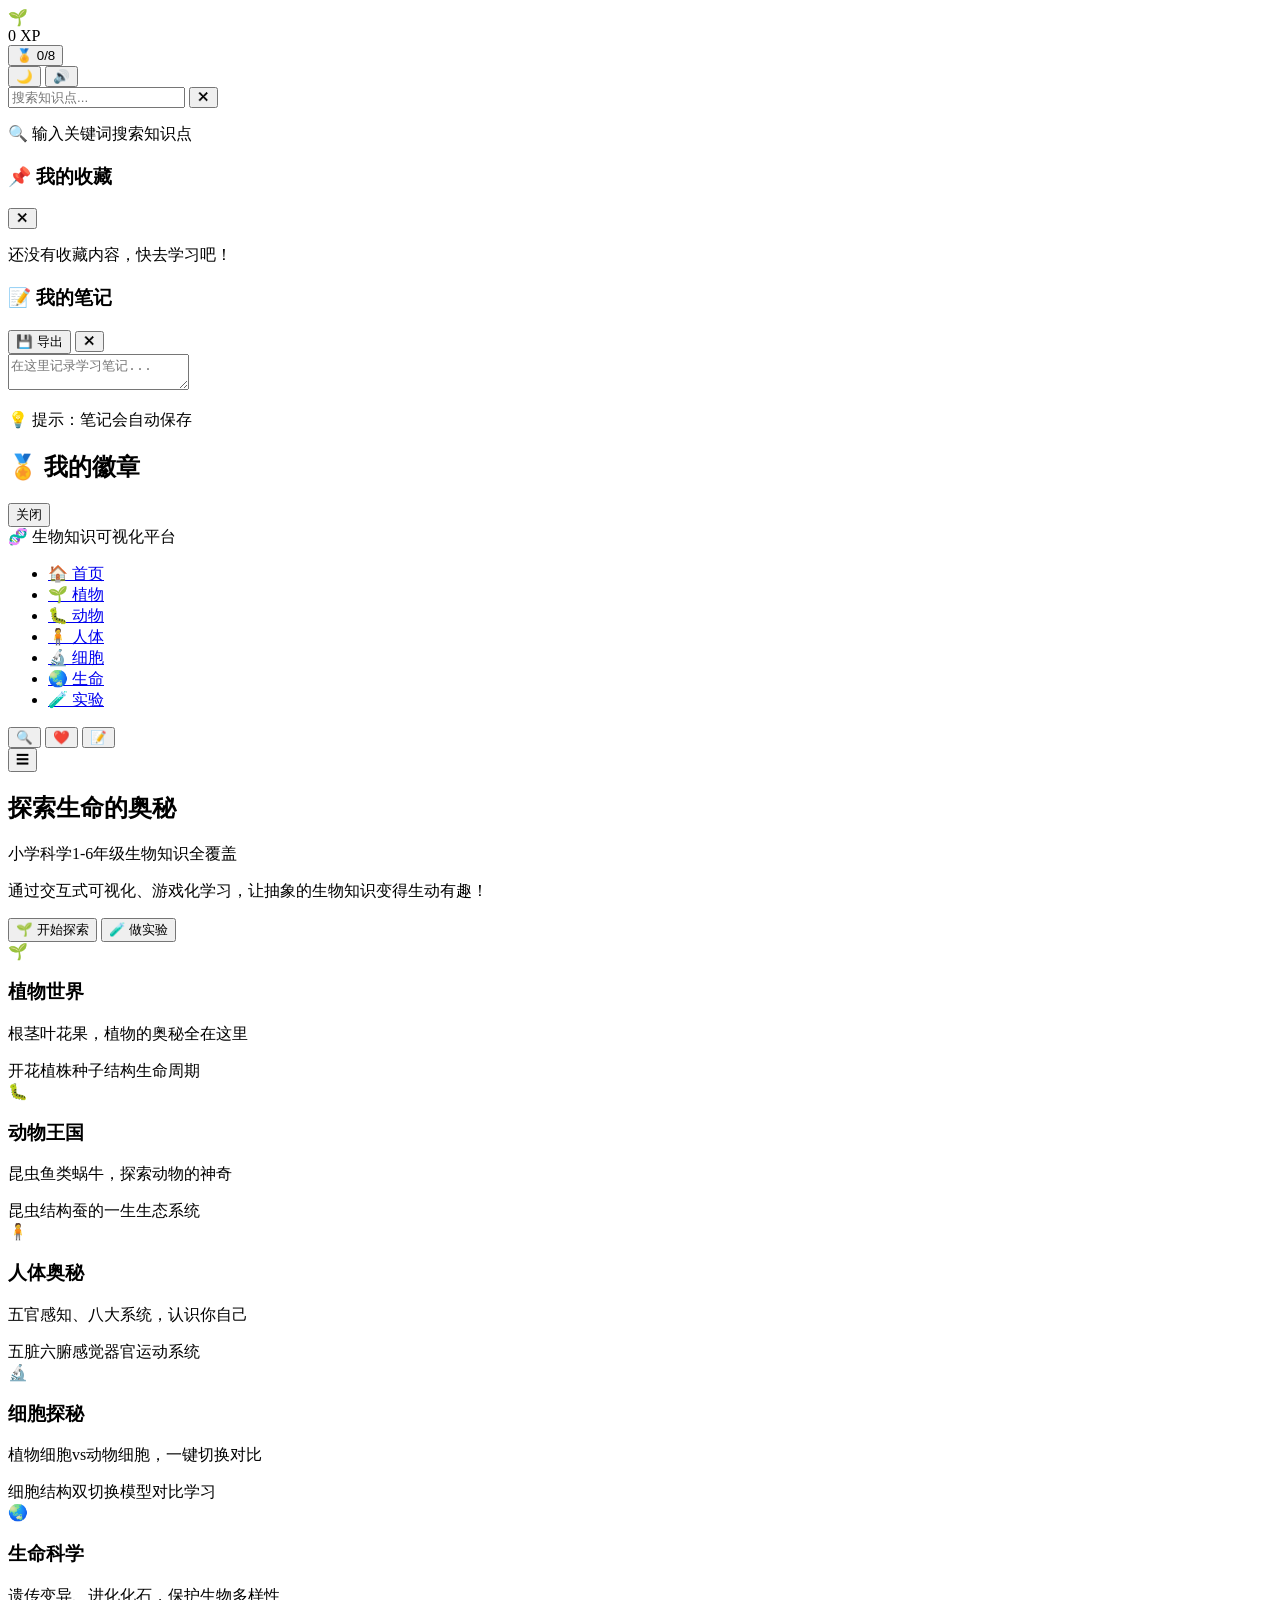
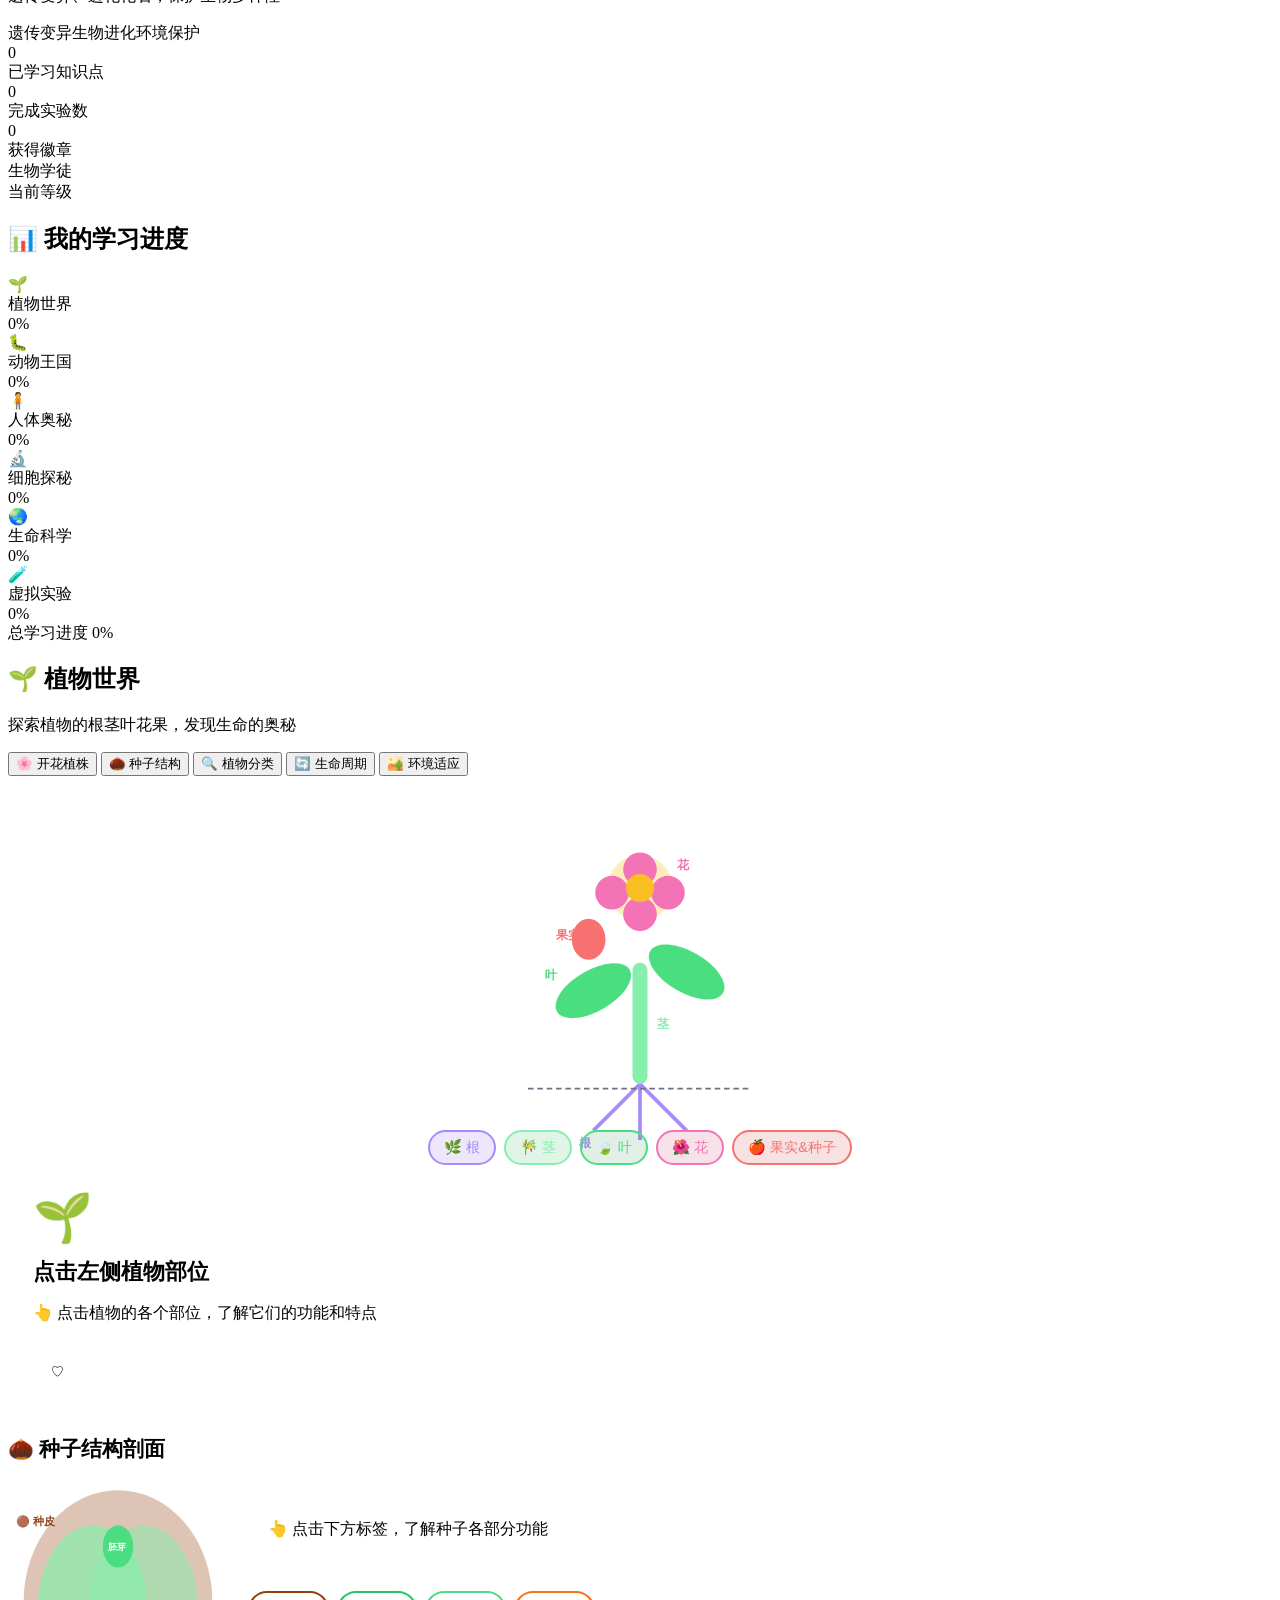
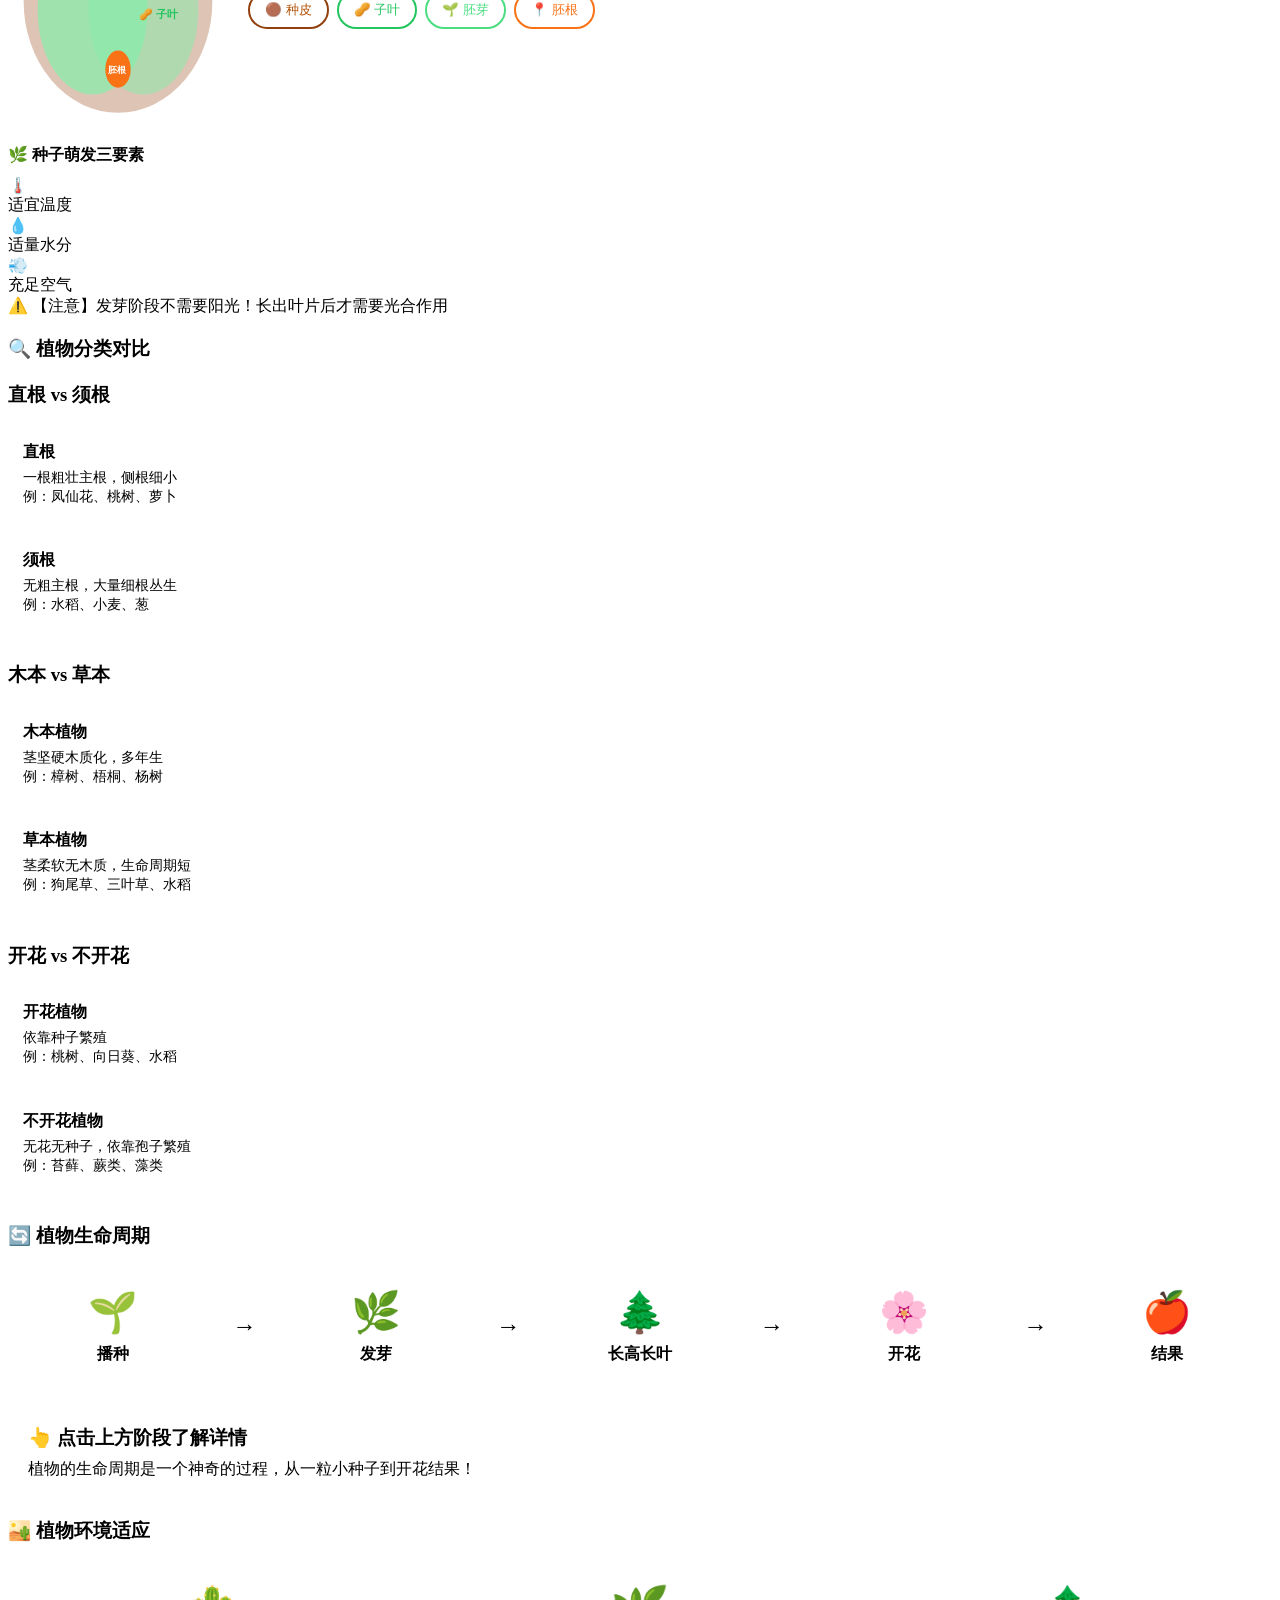
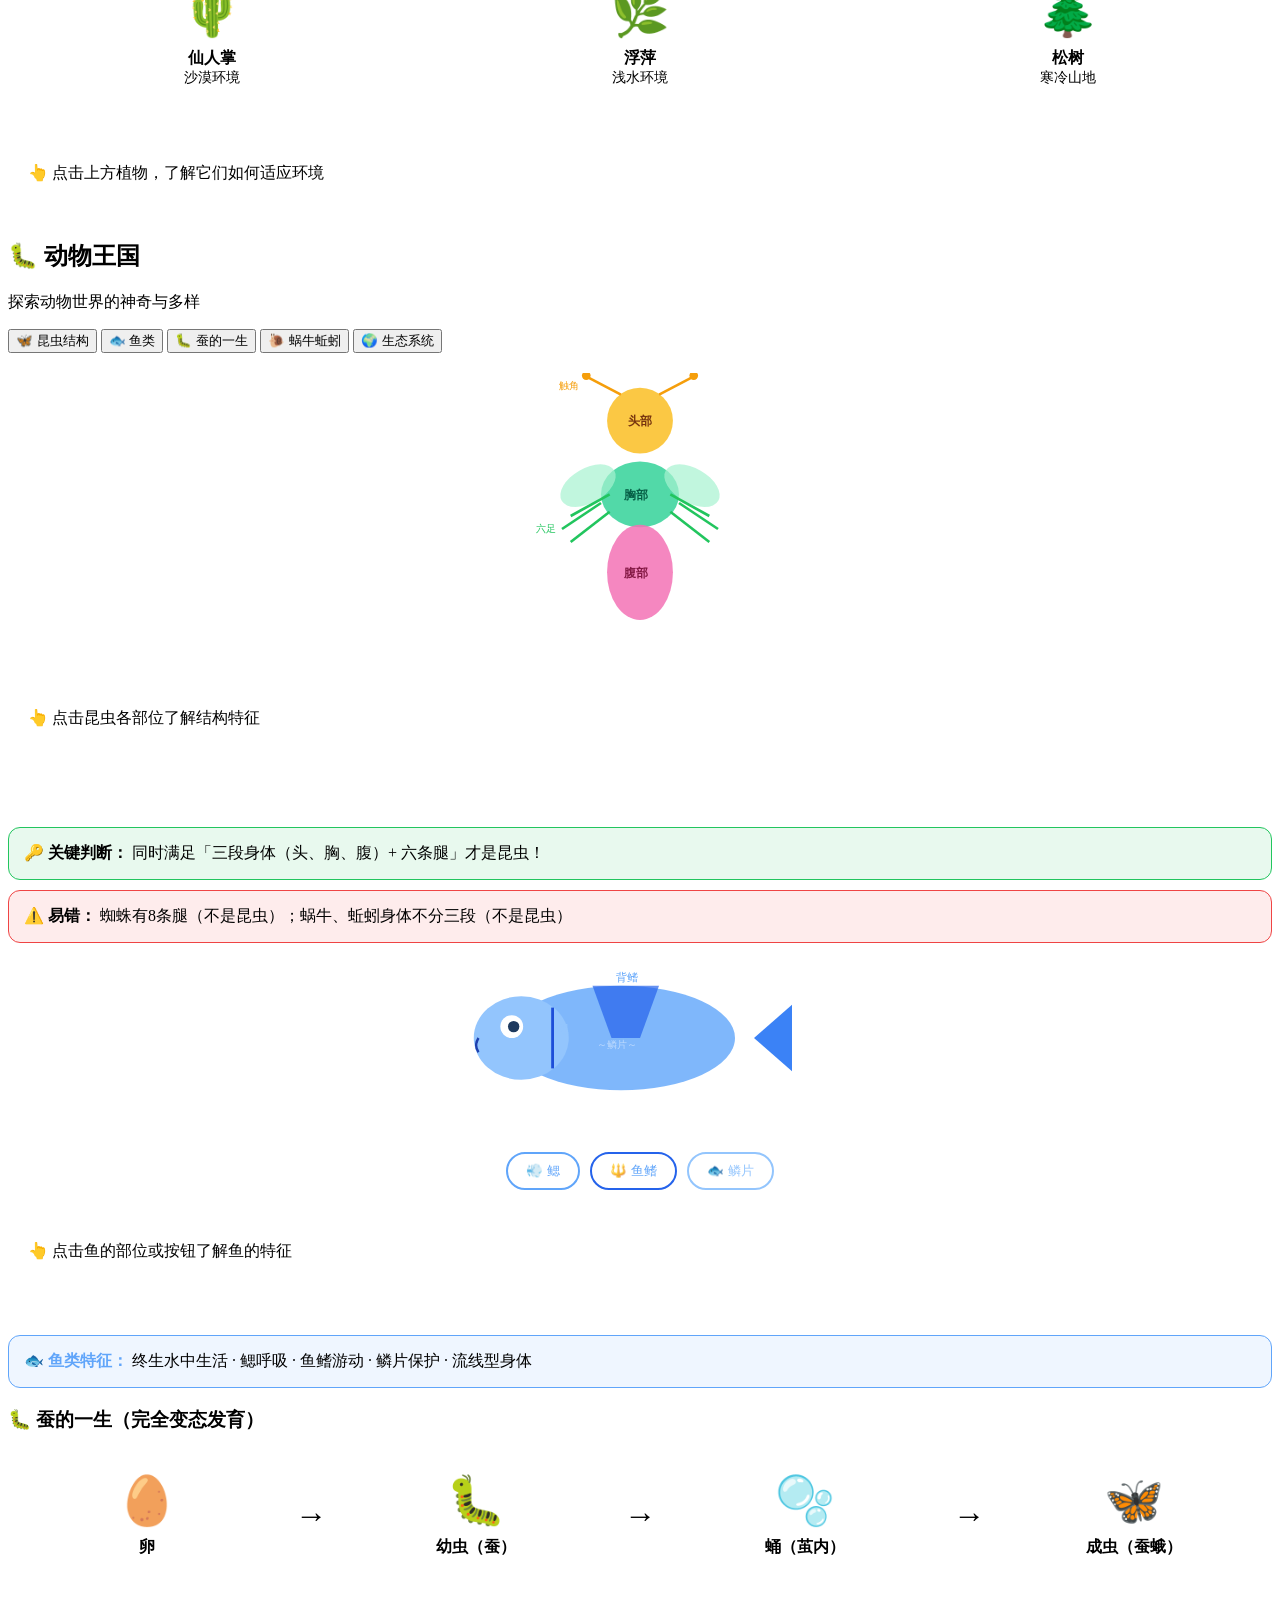
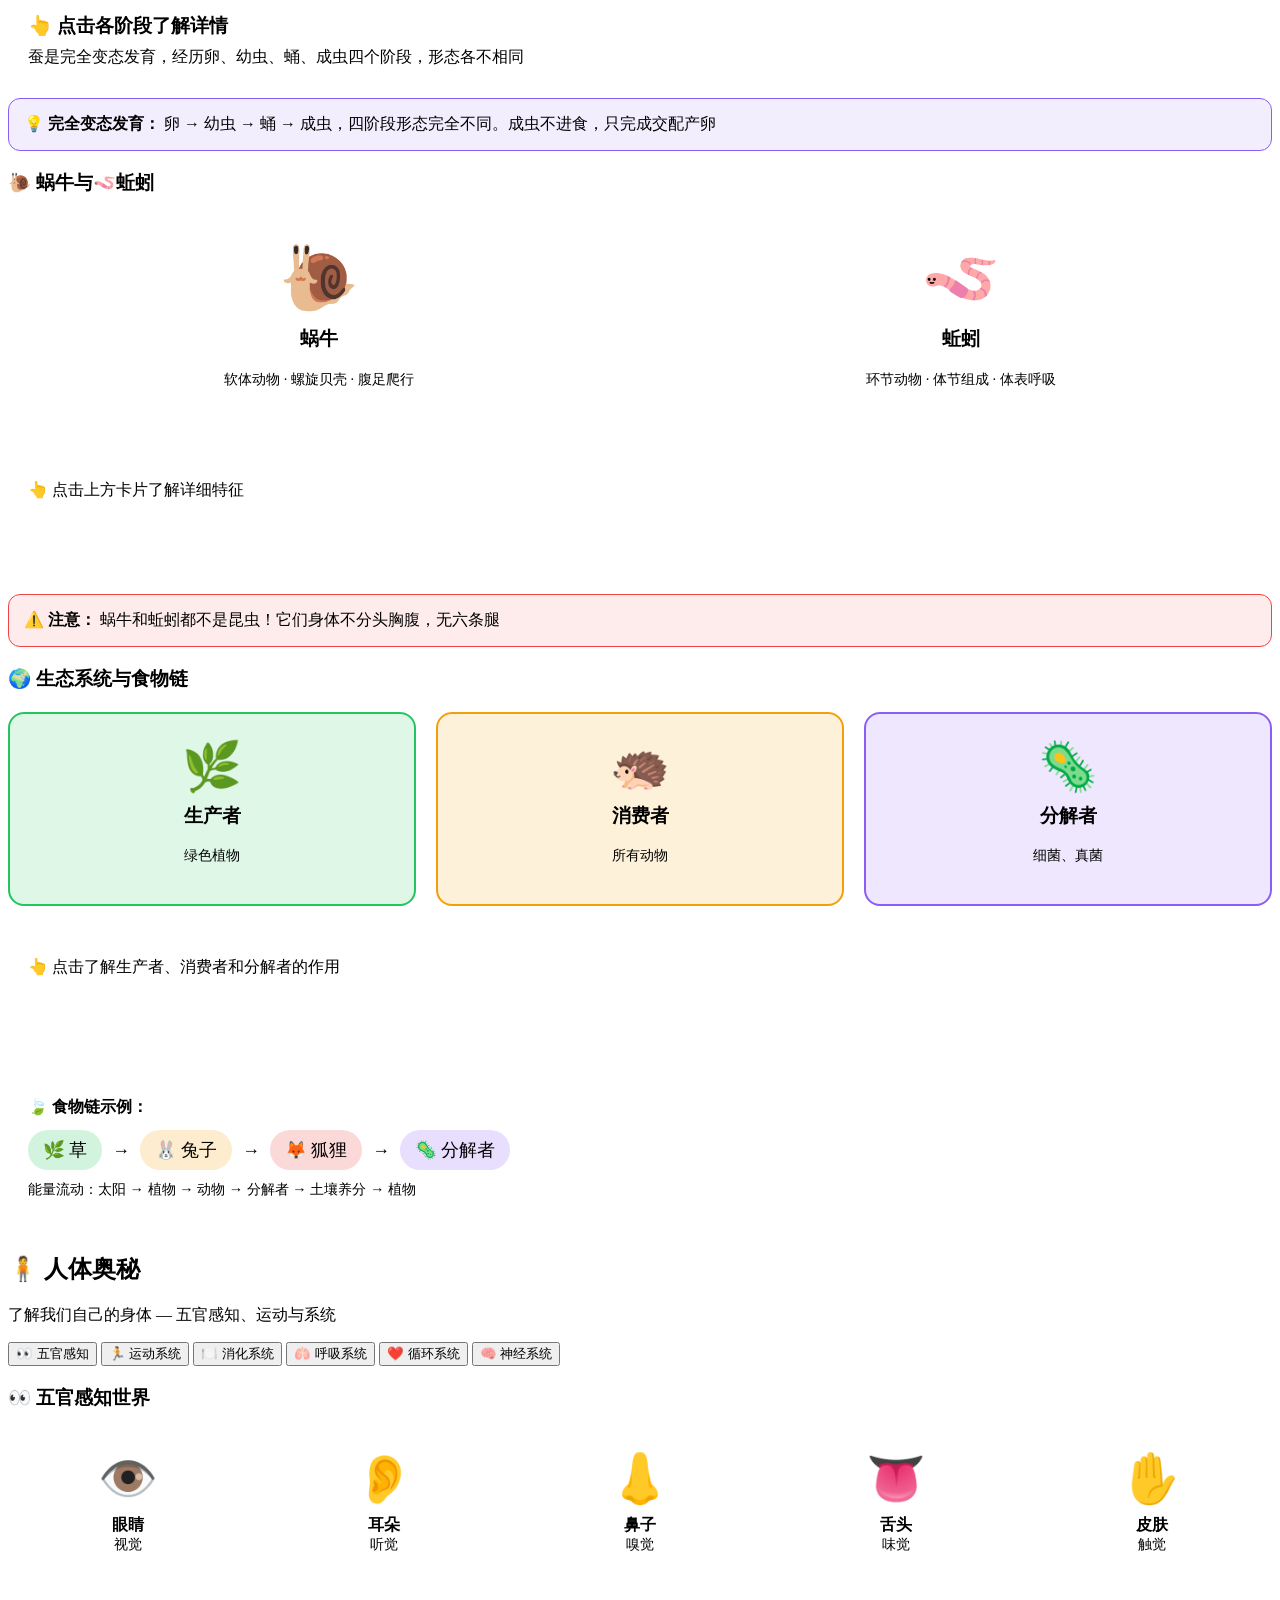
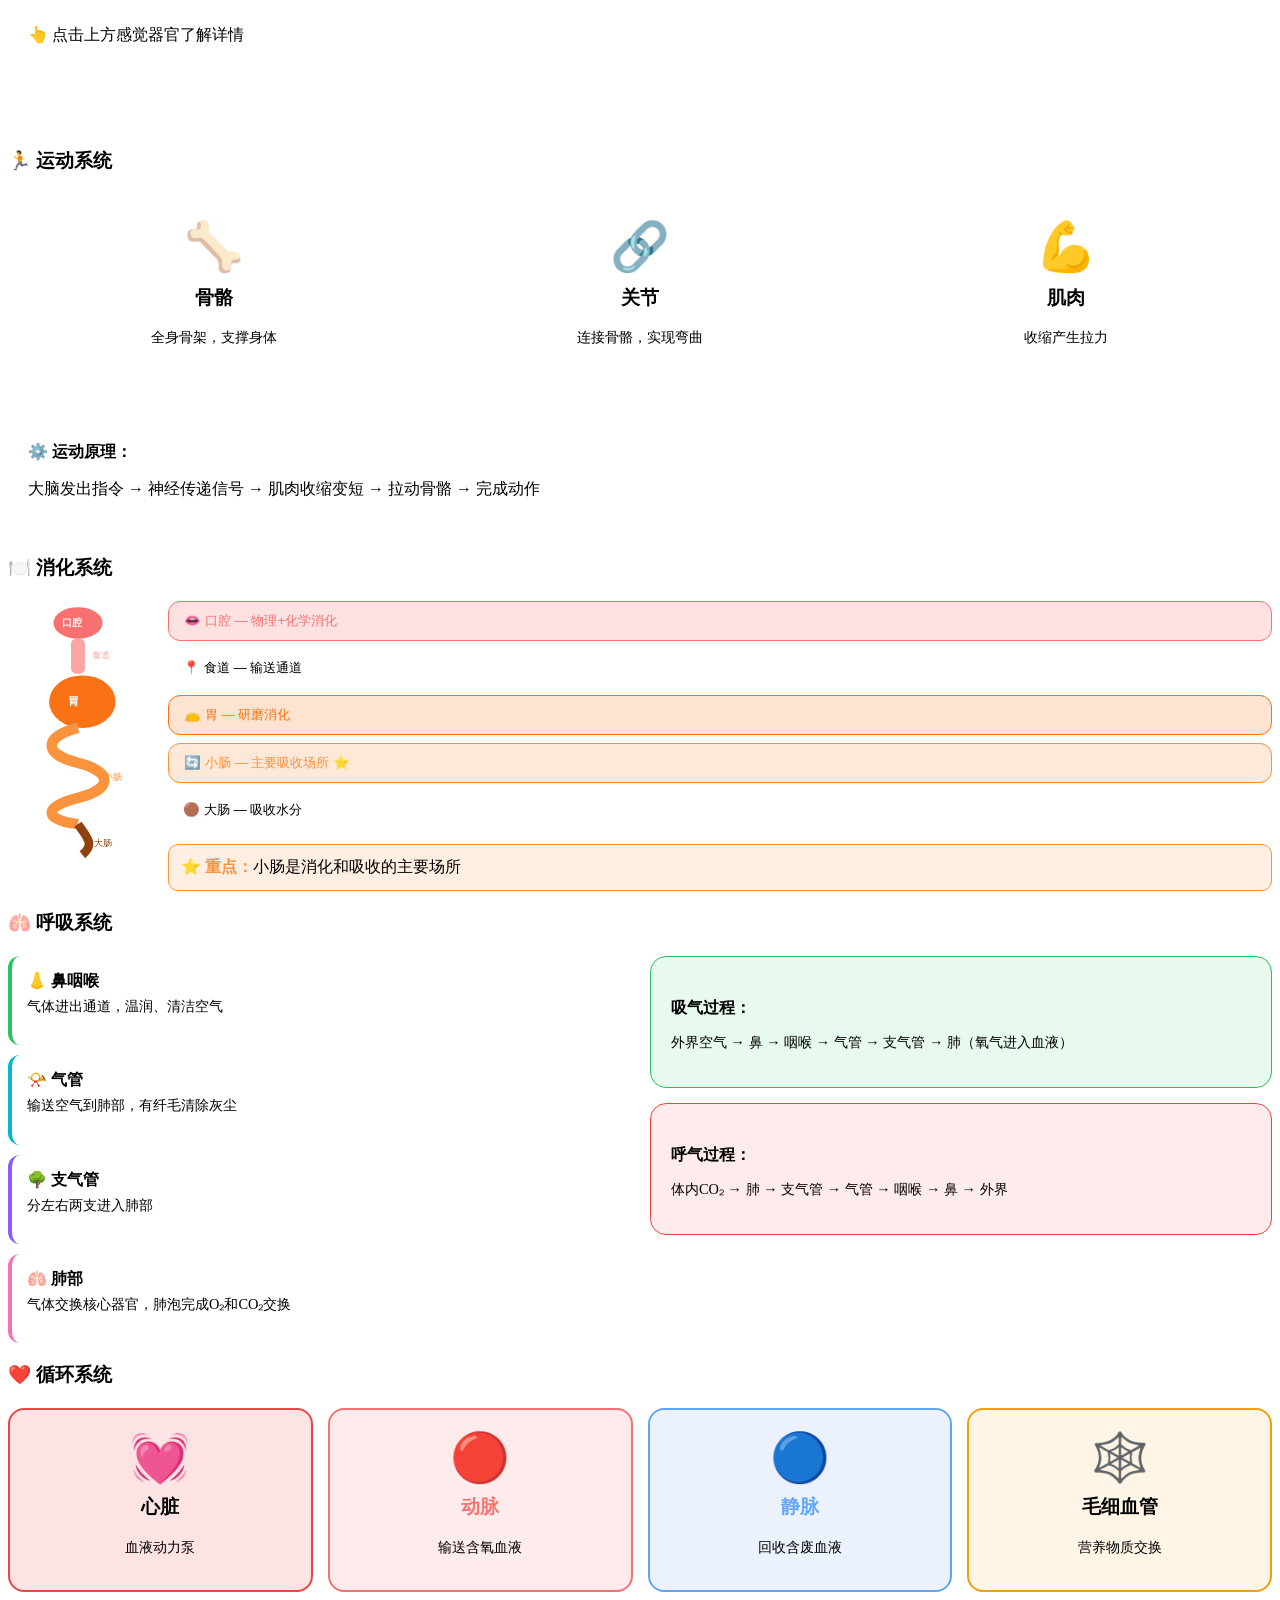
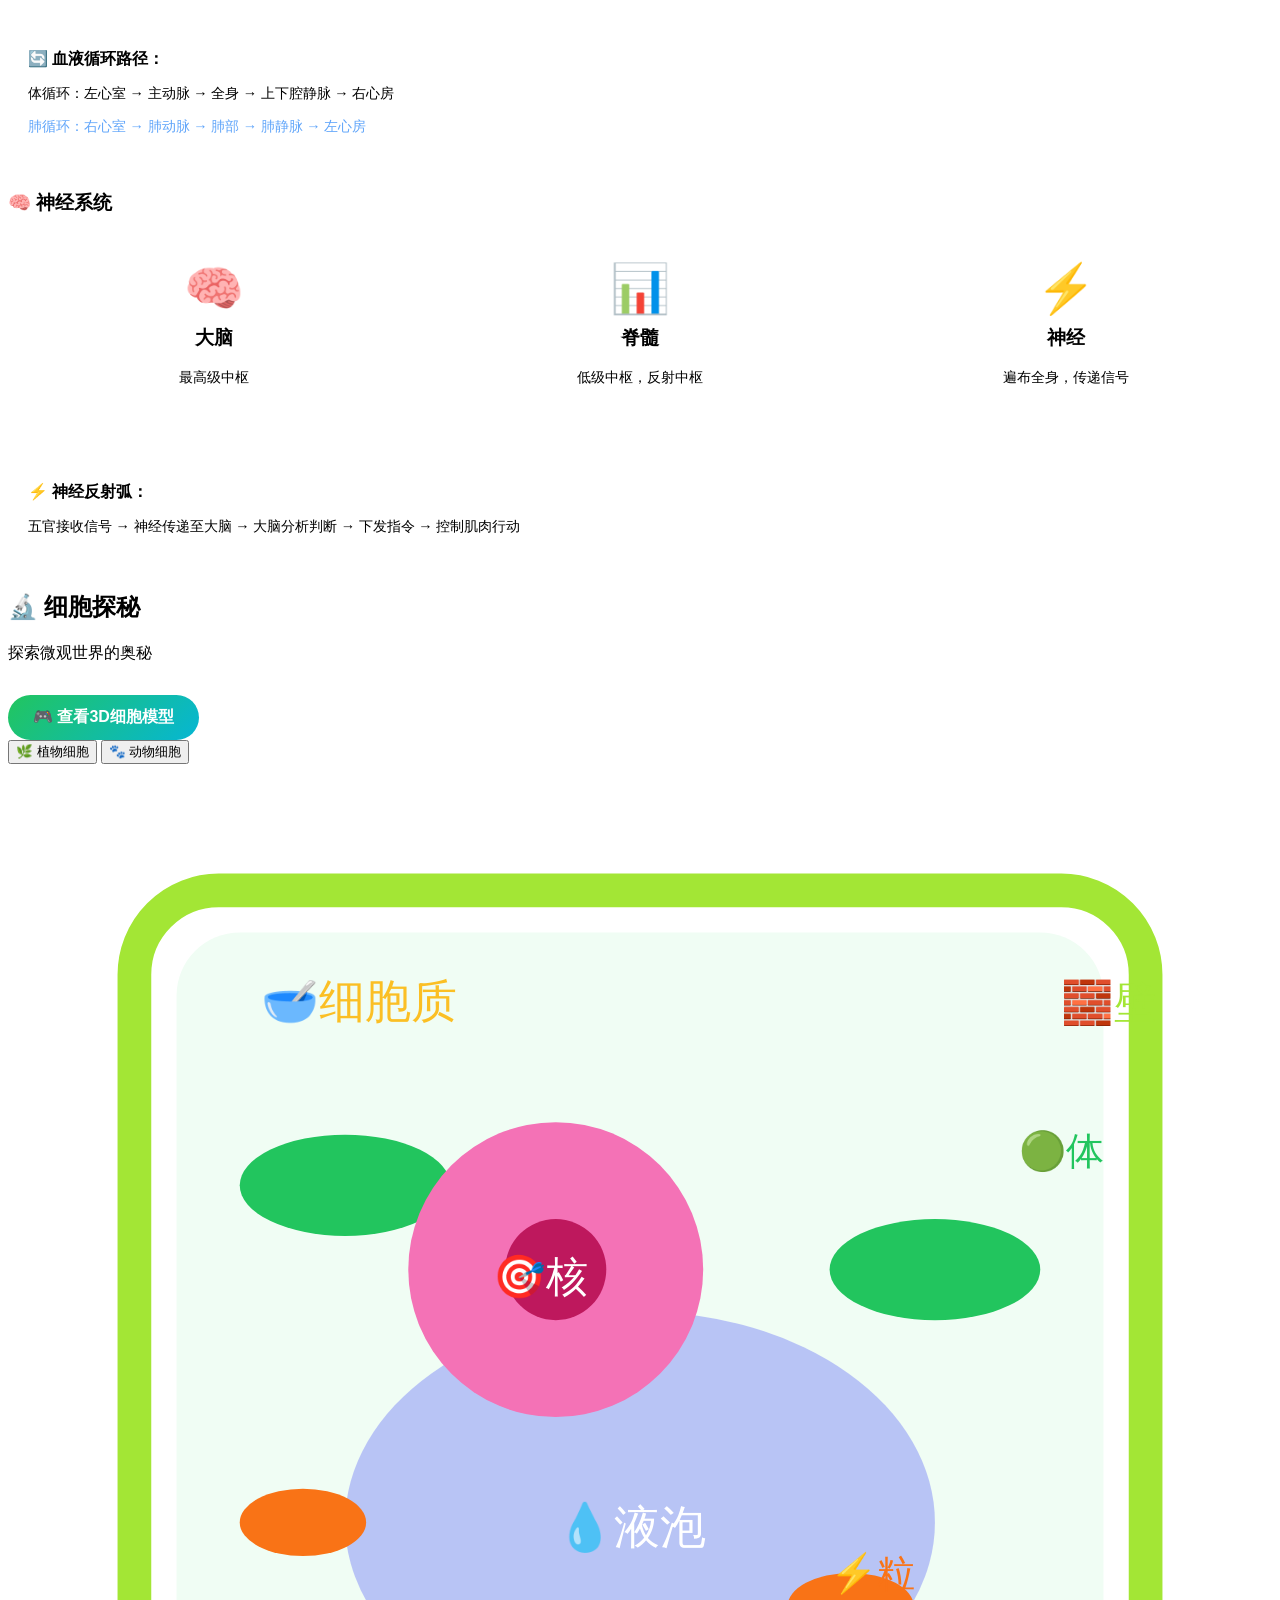
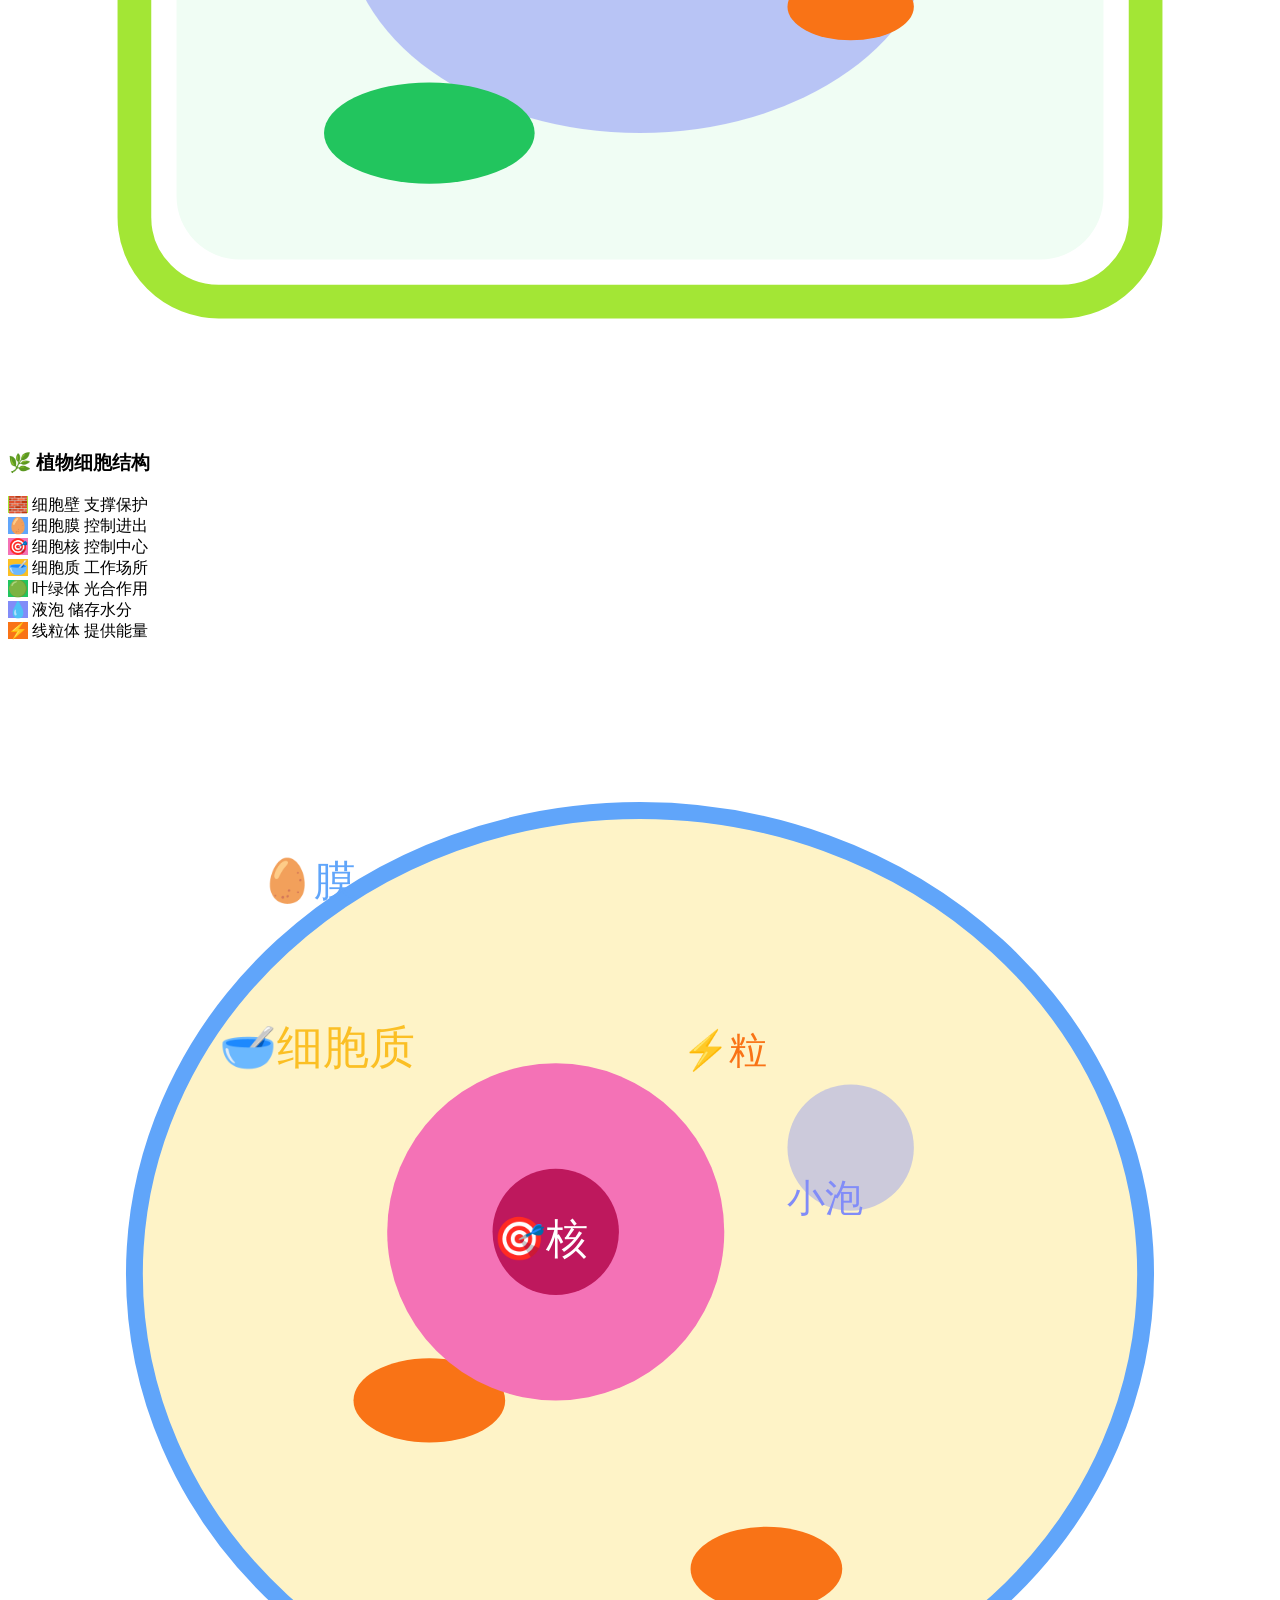
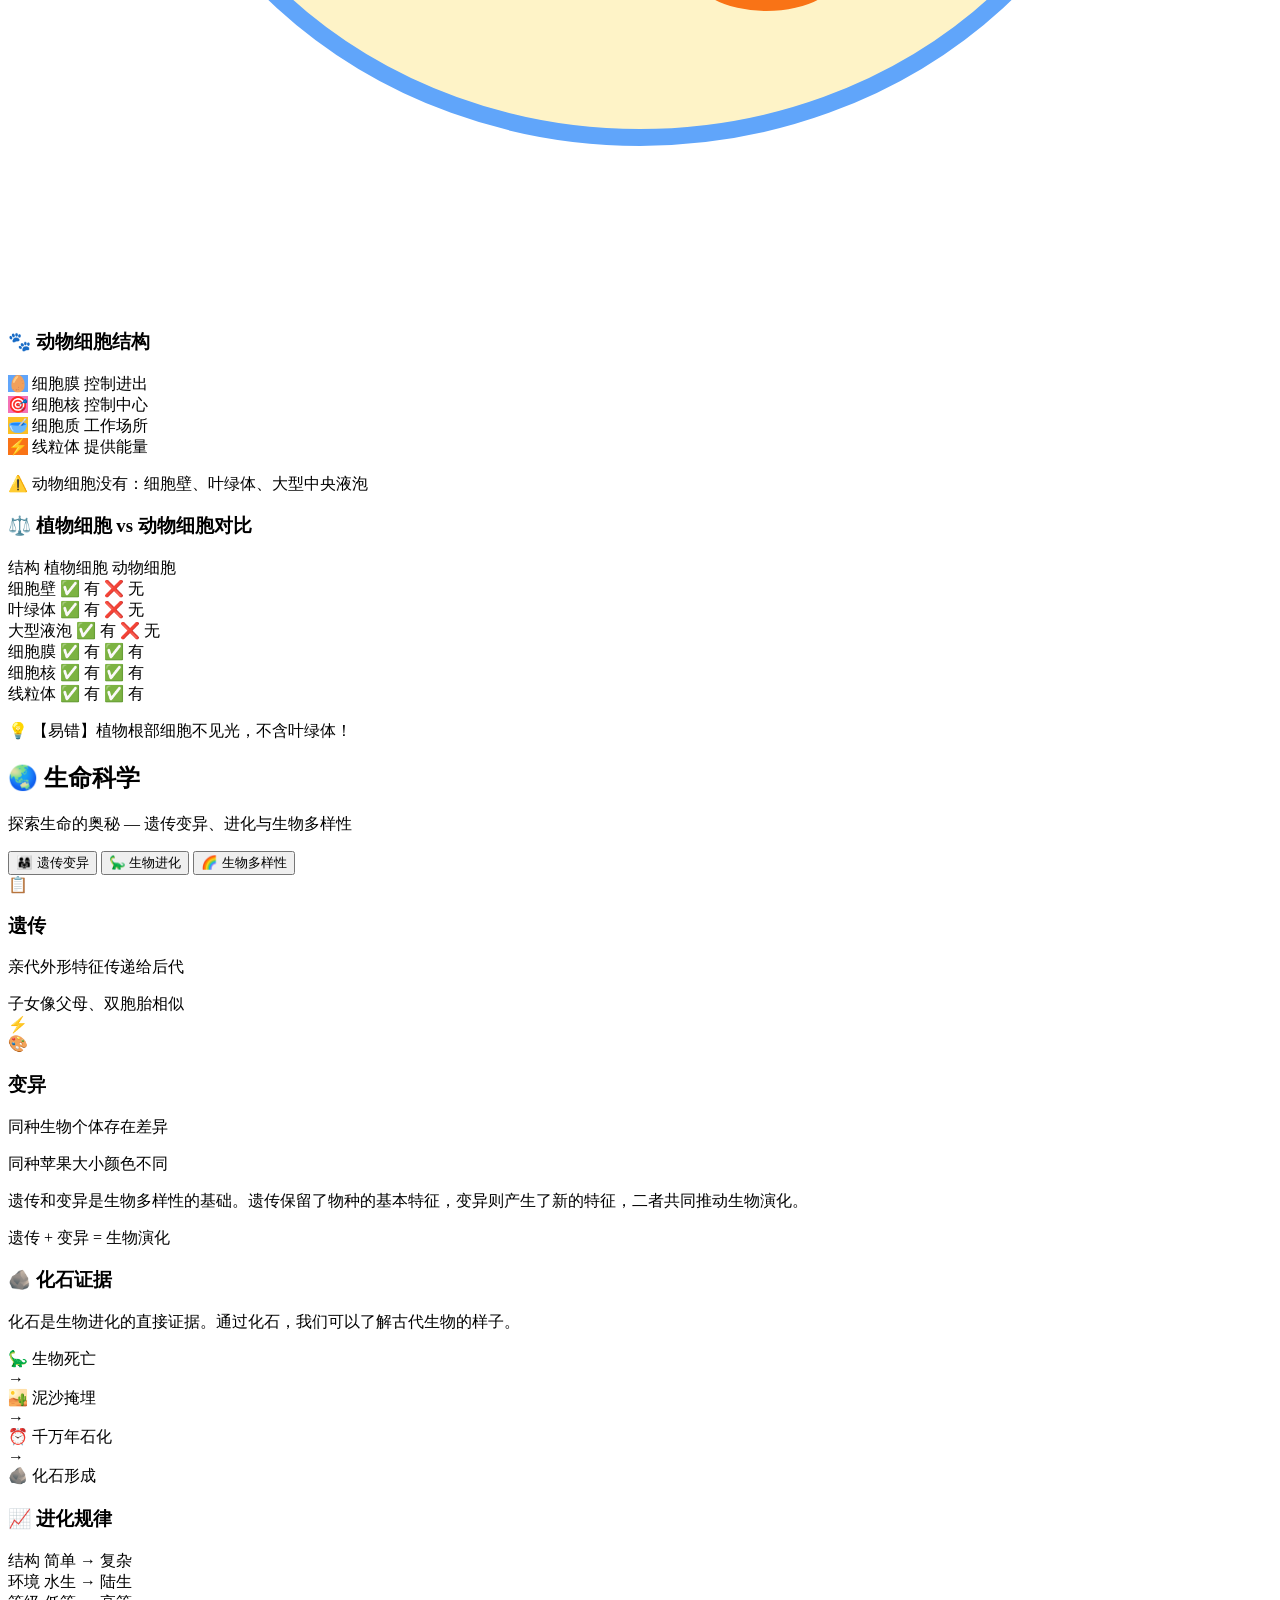
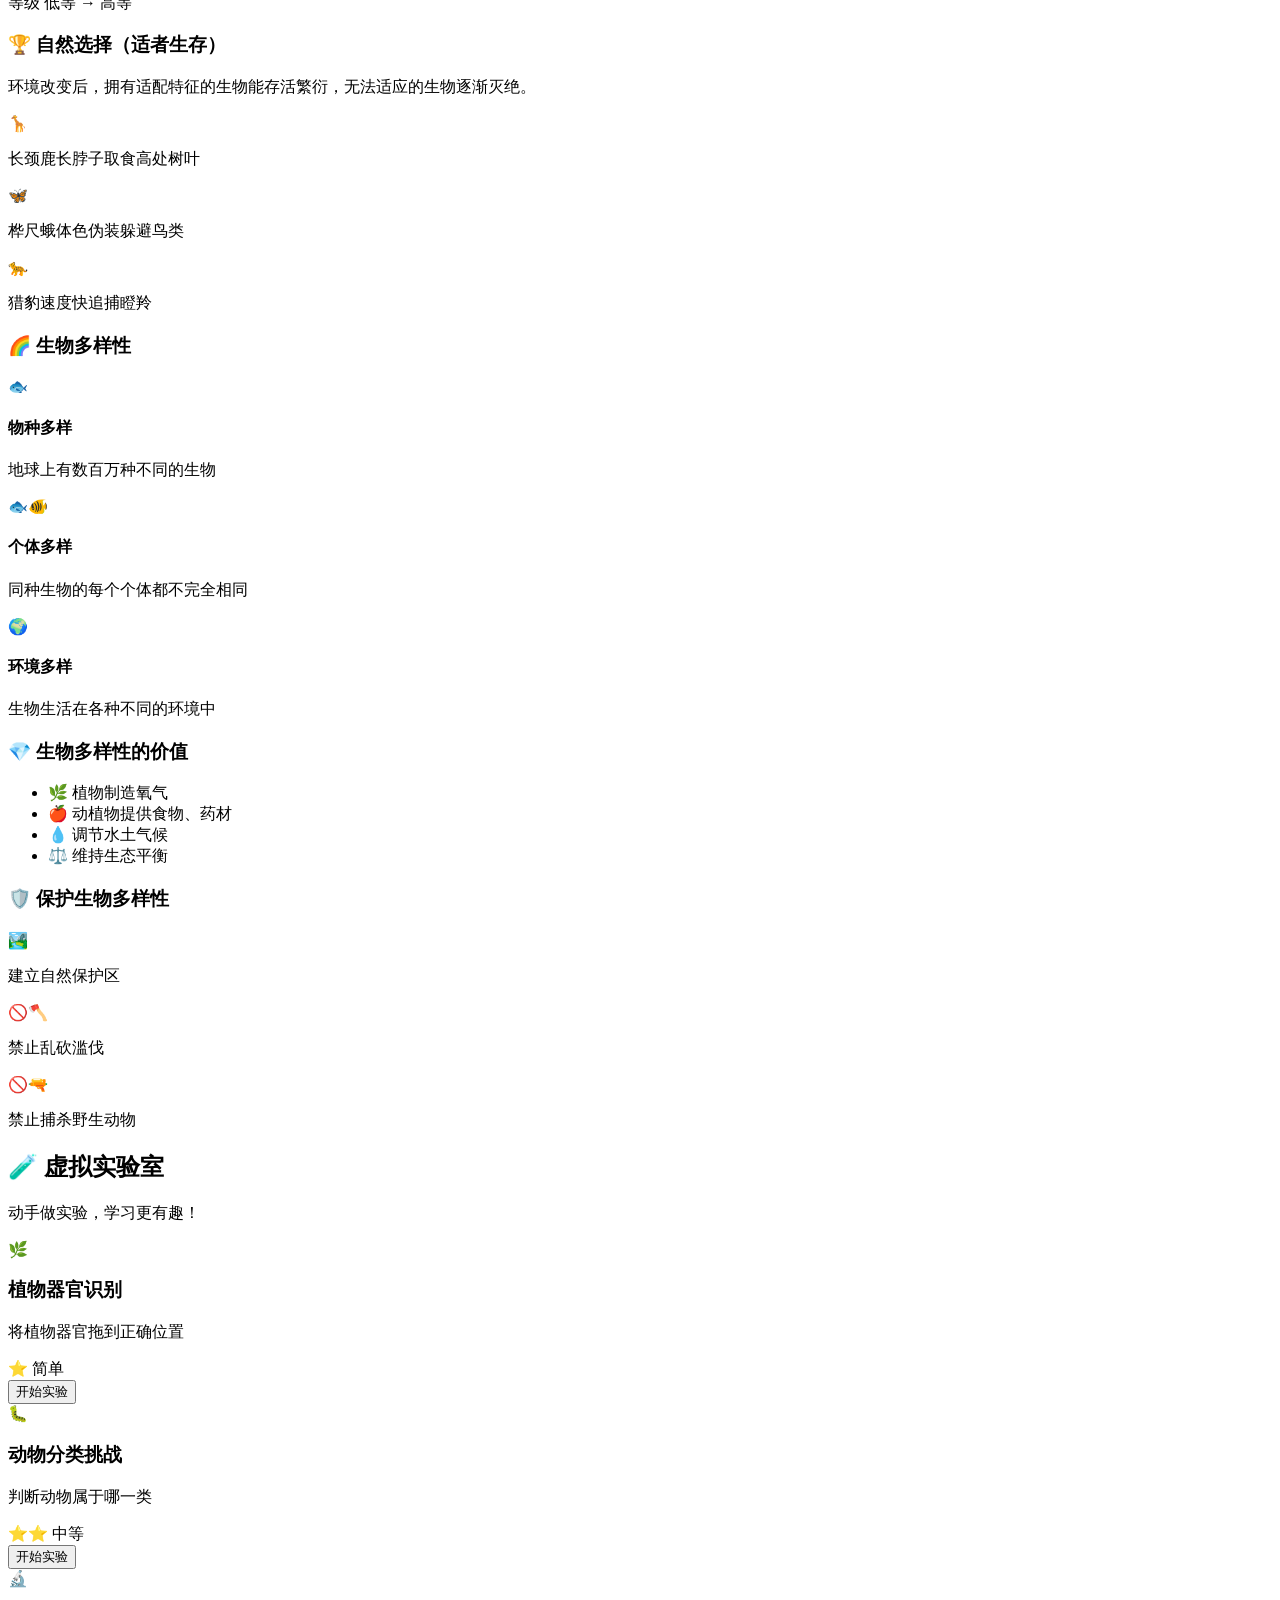
==== index.html @ 876a7402 "Add index.html" ====
<!DOCTYPE html>
<html lang="zh-CN">
<head>
    <meta charset="UTF-8">
    <meta name="viewport" content="width=device-width, initial-scale=1.0">
    <title>生物知识可视化平台 - 让科学更有趣</title>
    <link rel="stylesheet" href="css/style.css">
    <link rel="stylesheet" href="css/game.css">
    <link rel="stylesheet" href="css/section.css">
</head>
<body>
    <!-- 游戏状态栏 -->
    <div class="game-bar" id="gameBar">
        <div class="xp-bar">
            <span class="level-icon" id="levelIcon">🌱</span>
            <div class="xp-progress">
                <div class="xp-fill" id="xpFill" style="width: 0%"></div>
            </div>
            <span class="xp-text" id="xpText">0 XP</span>
        </div>
        <div class="badges-display">
            <button class="badge-btn" onclick="toggleBadges()">🏅 <span id="badgeCount">0</span>/8</button>
        </div>
        <button class="theme-toggle" onclick="toggleTheme()" id="themeBtn" title="切换主题">🌙</button>
        <button class="audio-toggle" onclick="toggleAudio()" id="audioBtn">🔊</button>
    </div>

    <!-- 搜索栏 -->
    <div class="search-overlay" id="searchOverlay" onclick="closeSearch()"></div>
    <div class="search-container" id="searchContainer">
        <div class="search-header">
            <input type="text" class="search-input" id="searchInput" placeholder="搜索知识点..." oninput="performSearch()" onkeydown="handleSearchKeydown(event)">
            <button class="search-close" onclick="closeSearch()">✕</button>
        </div>
        <div class="search-results" id="searchResults">
            <p class="search-hint">🔍 输入关键词搜索知识点</p>
        </div>
    </div>

    <!-- 收藏面板 -->
    <div class="favorites-panel" id="favoritesPanel">
        <div class="favorites-header">
            <h3>📌 我的收藏</h3>
            <button class="fav-close" onclick="toggleFavorites()">✕</button>
        </div>
        <div class="favorites-list" id="favoritesList">
            <p class="fav-empty">还没有收藏内容，快去学习吧！</p>
        </div>
    </div>

    <!-- 笔记面板 -->
    <div class="notes-panel" id="notesPanel">
        <div class="notes-header">
            <h3>📝 我的笔记</h3>
            <div class="notes-actions">
                <button class="notes-btn" onclick="exportNotes()">💾 导出</button>
                <button class="fav-close" onclick="toggleNotes()">✕</button>
            </div>
        </div>
        <textarea class="notes-input" id="notesInput" placeholder="在这里记录学习笔记..." oninput="saveNotes()"></textarea>
        <div class="notes-tips">
            <p>💡 提示：笔记会自动保存</p>
        </div>
    </div>

    <!-- 徽章弹窗 -->
    <div class="badges-modal" id="badgesModal">
        <div class="badges-content">
            <h2>🏅 我的徽章</h2>
            <div class="badges-grid" id="badgesGrid"></div>
            <button class="close-btn" onclick="toggleBadges()">关闭</button>
        </div>
    </div>

    <!-- 徽章获得动画 -->
    <div class="badge-earned" id="badgeEarned" style="display:none;">
        <div class="badge-earned-content">
            <div class="badge-icon" id="earnedIcon">🏆</div>
            <div class="badge-name" id="earnedName">获得新徽章！</div>
        </div>
    </div>

    <!-- 导航栏 -->
    <nav class="navbar">
        <div class="nav-brand">
            <span class="logo-icon">🧬</span>
            <span class="logo-text">生物知识可视化平台</span>
        </div>
        <ul class="nav-links">
            <li><a href="#home" class="active" data-section="home">🏠 首页</a></li>
            <li><a href="#plant" data-section="plant">🌱 植物</a></li>
            <li><a href="#animal" data-section="animal">🐛 动物</a></li>
            <li><a href="#human" data-section="human">🧍 人体</a></li>
            <li><a href="#cell" data-section="cell">🔬 细胞</a></li>
            <li><a href="#lifescience" data-section="lifescience">🌏 生命</a></li>
            <li><a href="#experiment" data-section="experiment">🧪 实验</a></li>
        </ul>
        <div class="nav-actions">
            <button class="nav-action-btn" onclick="openSearch()" title="搜索">🔍</button>
            <button class="nav-action-btn" onclick="toggleFavorites()" title="收藏">❤️</button>
            <button class="nav-action-btn" onclick="toggleNotes()" title="笔记">📝</button>
        </div>
        <button class="mobile-toggle" onclick="toggleNav()">☰</button>
    </nav>

    <!-- ========== 首页 ========== -->
    <section id="home" class="section active">
        <div class="hero">
            <div class="hero-content">
                <h1 class="hero-title">探索<span class="highlight">生命</span>的奥秘</h1>
                <p class="hero-subtitle">小学科学1-6年级生物知识全覆盖</p>
                <p class="hero-desc">通过交互式可视化、游戏化学习，让抽象的生物知识变得生动有趣！</p>
                <div class="hero-buttons">
                    <button class="btn btn-primary" onclick="switchSection('plant')">🌱 开始探索</button>
                    <button class="btn btn-secondary" onclick="switchSection('experiment')">🧪 做实验</button>
                </div>
            </div>
            <div class="hero-visual">
                <div class="cell-animation">
                    <div class="cell">
                        <div class="nucleus"></div>
                        <div class="organelle"></div>
                        <div class="organelle"></div>
                    </div>
                </div>
            </div>
        </div>

        <!-- 五大板块卡片 -->
        <div class="section-cards">
            <div class="section-card" onclick="switchSection('plant')" style="--card-color: #22c55e">
                <div class="card-icon">🌱</div>
                <h3>植物世界</h3>
                <p>根茎叶花果，植物的奥秘全在这里</p>
                <div class="card-tags"><span>开花植株</span><span>种子结构</span><span>生命周期</span></div>
            </div>
            <div class="section-card" onclick="switchSection('animal')" style="--card-color: #f59e0b">
                <div class="card-icon">🐛</div>
                <h3>动物王国</h3>
                <p>昆虫鱼类蜗牛，探索动物的神奇</p>
                <div class="card-tags"><span>昆虫结构</span><span>蚕的一生</span><span>生态系统</span></div>
            </div>
            <div class="section-card" onclick="switchSection('human')" style="--card-color: #ef4444">
                <div class="card-icon">🧍</div>
                <h3>人体奥秘</h3>
                <p>五官感知、八大系统，认识你自己</p>
                <div class="card-tags"><span>五脏六腑</span><span>感觉器官</span><span>运动系统</span></div>
            </div>
            <div class="section-card" onclick="switchSection('cell')" style="--card-color: #8b5cf6">
                <div class="card-icon">🔬</div>
                <h3>细胞探秘</h3>
                <p>植物细胞vs动物细胞，一键切换对比</p>
                <div class="card-tags"><span>细胞结构</span><span>双切换模型</span><span>对比学习</span></div>
            </div>
            <div class="section-card" onclick="switchSection('lifescience')" style="--card-color: #06b6d4">
                <div class="card-icon">🌏</div>
                <h3>生命科学</h3>
                <p>遗传变异、进化化石，保护生物多样性</p>
                <div class="card-tags"><span>遗传变异</span><span>生物进化</span><span>环境保护</span></div>
            </div>
        </div>

        <!-- 学习统计 -->
        <div class="learning-stats">
            <div class="stat-card">
                <div class="stat-value" id="statKnowledge">0</div>
                <div class="stat-label">已学习知识点</div>
            </div>
            <div class="stat-card">
                <div class="stat-value" id="statExperiments">0</div>
                <div class="stat-label">完成实验数</div>
            </div>
            <div class="stat-card">
                <div class="stat-value" id="statBadges">0</div>
                <div class="stat-label">获得徽章</div>
            </div>
            <div class="stat-card">
                <div class="stat-value" id="statLevel">生物学徒</div>
                <div class="stat-label">当前等级</div>
            </div>
        </div>

        <!-- 学习进度 -->
        <div class="learning-progress">
            <h2>📊 我的学习进度</h2>
            <div class="progress-grid">
                <div class="progress-item" onclick="switchSection('plant')">
                    <div class="progress-icon">🌱</div>
                    <div class="progress-info">
                        <span class="progress-name">植物世界</span>
                        <div class="progress-bar">
                            <div class="progress-fill" id="progressPlant" style="width: 0%"></div>
                        </div>
                        <span class="progress-text" id="progressPlantText">0%</span>
                    </div>
                </div>
                <div class="progress-item" onclick="switchSection('animal')">
                    <div class="progress-icon">🐛</div>
                    <div class="progress-info">
                        <span class="progress-name">动物王国</span>
                        <div class="progress-bar">
                            <div class="progress-fill" id="progressAnimal" style="width: 0%"></div>
                        </div>
                        <span class="progress-text" id="progressAnimalText">0%</span>
                    </div>
                </div>
                <div class="progress-item" onclick="switchSection('human')">
                    <div class="progress-icon">🧍</div>
                    <div class="progress-info">
                        <span class="progress-name">人体奥秘</span>
                        <div class="progress-bar">
                            <div class="progress-fill" id="progressHuman" style="width: 0%"></div>
                        </div>
                        <span class="progress-text" id="progressHumanText">0%</span>
                    </div>
                </div>
                <div class="progress-item" onclick="switchSection('cell')">
                    <div class="progress-icon">🔬</div>
                    <div class="progress-info">
                        <span class="progress-name">细胞探秘</span>
                        <div class="progress-bar">
                            <div class="progress-fill" id="progressCell" style="width: 0%"></div>
                        </div>
                        <span class="progress-text" id="progressCellText">0%</span>
                    </div>
                </div>
                <div class="progress-item" onclick="switchSection('lifescience')">
                    <div class="progress-icon">🌏</div>
                    <div class="progress-info">
                        <span class="progress-name">生命科学</span>
                        <div class="progress-bar">
                            <div class="progress-fill" id="progressLifescience" style="width: 0%"></div>
                        </div>
                        <span class="progress-text" id="progressLifescienceText">0%</span>
                    </div>
                </div>
                <div class="progress-item" onclick="switchSection('experiment')">
                    <div class="progress-icon">🧪</div>
                    <div class="progress-info">
                        <span class="progress-name">虚拟实验</span>
                        <div class="progress-bar">
                            <div class="progress-fill" id="progressExperiment" style="width: 0%"></div>
                        </div>
                        <span class="progress-text" id="progressExperimentText">0%</span>
                    </div>
                </div>
            </div>
            <div class="overall-progress">
                <div class="overall-info">
                    <span class="overall-label">总学习进度</span>
                    <span class="overall-percent" id="overallPercent">0%</span>
                </div>
                <div class="overall-bar">
                    <div class="overall-fill" id="overallFill" style="width: 0%"></div>
                </div>
            </div>
        </div>
    </section>

    <!-- ========== 植物世界 ========== -->
    <section id="plant" class="section">
        <div class="section-header">
            <h2>🌱 植物世界</h2>
            <p>探索植物的根茎叶花果，发现生命的奥秘</p>
        </div>

        <div class="sub-nav">
            <button class="sub-nav-btn active" onclick="showPlantSection('whole-plant')">🌸 开花植株</button>
            <button class="sub-nav-btn" onclick="showPlantSection('seed-structure')">🌰 种子结构</button>
            <button class="sub-nav-btn" onclick="showPlantSection('plant-classification')">🔍 植物分类</button>
            <button class="sub-nav-btn" onclick="showPlantSection('lifecycle')">🔄 生命周期</button>
            <button class="sub-nav-btn" onclick="showPlantSection('environment-adaptation')">🏜️ 环境适应</button>
        </div>

        <!-- 开花植株 -->
        <div id="plant-whole-plant" class="plant-content active">
            <div class="plant-interactive">
                <div class="plant-diagram">
                    <svg viewBox="0 0 300 400" class="plant-svg" style="width:100%;max-width:280px;display:block;margin:0 auto;">
                        <!-- 根 -->
                        <line x1="150" y1="330" x2="100" y2="380" stroke="#a78bfa" stroke-width="4"/>
                        <line x1="150" y1="330" x2="150" y2="390" stroke="#a78bfa" stroke-width="4"/>
                        <line x1="150" y1="330" x2="200" y2="380" stroke="#a78bfa" stroke-width="4"/>
                        <text x="85" y="398" fill="#a78bfa" font-size="13" font-weight="bold">根</text>
                        <!-- 茎 -->
                        <rect x="142" y="200" width="16" height="130" rx="8" fill="#86efac"/>
                        <text x="168" y="270" fill="#86efac" font-size="13" font-weight="bold">茎</text>
                        <!-- 叶片 -->
                        <ellipse cx="100" cy="230" rx="45" ry="22" fill="#4ade80" transform="rotate(-30,100,230)"/>
                        <ellipse cx="200" cy="210" rx="45" ry="22" fill="#4ade80" transform="rotate(30,200,210)"/>
                        <text x="48" y="218" fill="#4ade80" font-size="13" font-weight="bold">叶</text>
                        <!-- 花 -->
                        <circle cx="150" cy="120" r="35" fill="#fbbf24" opacity="0.3"/>
                        <circle cx="150" cy="100" r="18" fill="#f472b6"/>
                        <circle cx="120" cy="125" r="18" fill="#f472b6"/>
                        <circle cx="180" cy="125" r="18" fill="#f472b6"/>
                        <circle cx="150" cy="148" r="18" fill="#f472b6"/>
                        <circle cx="150" cy="120" r="15" fill="#fbbf24"/>
                        <text x="190" y="100" fill="#f472b6" font-size="13" font-weight="bold">花</text>
                        <!-- 果实 -->
                        <ellipse cx="95" cy="175" rx="18" ry="22" fill="#f87171"/>
                        <text x="60" y="175" fill="#f87171" font-size="13" font-weight="bold">果实</text>
                        <!-- 地面线 -->
                        <line x1="30" y1="335" x2="270" y2="335" stroke="#6b7280" stroke-width="2" stroke-dasharray="6,4"/>
                    </svg>

                    <!-- 可点击热点 -->
                    <div class="plant-hotspots" style="position:relative;margin-top:-20px;display:flex;flex-wrap:wrap;gap:8px;justify-content:center;">
                        <button class="plant-part" data-part="root" onclick="showPlantPart('root')" style="background:#7c3aed20;border:2px solid #a78bfa;color:#a78bfa;padding:6px 14px;border-radius:20px;cursor:pointer;font-size:0.9rem;">🌿 根</button>
                        <button class="plant-part" data-part="stem" onclick="showPlantPart('stem')" style="background:#16a34a20;border:2px solid #86efac;color:#86efac;padding:6px 14px;border-radius:20px;cursor:pointer;font-size:0.9rem;">🎋 茎</button>
                        <button class="plant-part" data-part="leaf" onclick="showPlantPart('leaf')" style="background:#15803d20;border:2px solid #4ade80;color:#4ade80;padding:6px 14px;border-radius:20px;cursor:pointer;font-size:0.9rem;">🍃 叶</button>
                        <button class="plant-part" data-part="flower" onclick="showPlantPart('flower')" style="background:#be185d20;border:2px solid #f472b6;color:#f472b6;padding:6px 14px;border-radius:20px;cursor:pointer;font-size:0.9rem;">🌺 花</button>
                        <button class="plant-part" data-part="fruit" onclick="showPlantPart('fruit')" style="background:#b91c1c20;border:2px solid #f87171;color:#f87171;padding:6px 14px;border-radius:20px;cursor:pointer;font-size:0.9rem;">🍎 果实&种子</button>
                    </div>
                </div>

                <div class="plant-info">
                    <div class="plant-detail-card" id="plantDetail" style="background:var(--bg-card);border-radius:16px;padding:25px;min-height:200px;">
                        <div id="plantPartIcon" style="font-size:3rem;margin-bottom:10px;">🌱</div>
                        <div id="plantPartName" style="font-size:1.4rem;font-weight:bold;margin-bottom:15px;color:var(--accent-green);">点击左侧植物部位</div>
                        <div id="plantPartFacts" style="color:var(--text-secondary);">
                            <p>👆 点击植物的各个部位，了解它们的功能和特点</p>
                        </div>
                        <div id="plantGradeTags" style="display:none;margin-top:15px;display:flex;gap:8px;flex-wrap:wrap;">
                        </div>
                        <div style="margin-top:15px;display:flex;gap:10px;">
                            <button id="plantSpeakBtn" onclick="speakPlantFacts()" style="display:none;background:var(--accent-cyan);color:white;border:none;padding:8px 18px;border-radius:20px;cursor:pointer;">🔊 朗读</button>
                            <button onclick="toggleFavorite('plant')" id="plantFavBtn" style="background:var(--bg-hover);color:var(--text-secondary);border:none;padding:8px 18px;border-radius:20px;cursor:pointer;">♡</button>
                        </div>
                    </div>
                </div>
            </div>
        </div>

        <!-- 种子结构 -->
        <div id="plant-seed-structure" class="plant-content">
            <div class="seed-knowledge">
                <h3 style="margin-bottom:20px;font-size:1.3rem;">🌰 种子结构剖面</h3>
                <div style="display:flex;gap:20px;flex-wrap:wrap;align-items:flex-start;">
                    <svg viewBox="0 0 260 280" style="width:220px;flex-shrink:0;">
                        <!-- 种皮 -->
                        <ellipse cx="130" cy="140" rx="110" ry="130" fill="#92400e" opacity="0.3" stroke="#92400e" stroke-width="3"/>
                        <!-- 子叶 -->
                        <ellipse cx="100" cy="150" rx="65" ry="100" fill="#86efac" opacity="0.7"/>
                        <ellipse cx="160" cy="150" rx="65" ry="100" fill="#86efac" opacity="0.5"/>
                        <!-- 胚芽 -->
                        <ellipse cx="130" cy="75" rx="18" ry="25" fill="#4ade80"/>
                        <text x="118" y="79" fill="white" font-size="11" font-weight="bold">胚芽</text>
                        <!-- 胚根 -->
                        <ellipse cx="130" cy="220" rx="15" ry="22" fill="#f97316"/>
                        <text x="118" y="225" fill="white" font-size="11" font-weight="bold">胚根</text>
                        <!-- 标注 -->
                        <text x="10" y="50" fill="#92400e" font-size="13" font-weight="bold" onclick="showSeedPart('seed-coat')" style="cursor:pointer;">🟤 种皮</text>
                        <text x="155" y="160" fill="#22c55e" font-size="13" font-weight="bold" onclick="showSeedPart('cotyledon')" style="cursor:pointer;">🥜 子叶</text>
                    </svg>
                    <div style="flex:1;min-width:200px;">
                        <div id="seedPartFacts" style="background:var(--bg-card);padding:20px;border-radius:12px;color:var(--text-secondary);">
                            <p>👆 点击下方标签，了解种子各部分功能</p>
                        </div>
                        <div style="display:flex;gap:8px;flex-wrap:wrap;margin-top:15px;">
                            <button onclick="showSeedPart('seed-coat')" style="background:var(--bg-card);border:2px solid #92400e;color:#b45309;padding:8px 15px;border-radius:20px;cursor:pointer;">🟤 种皮</button>
                            <button onclick="showSeedPart('cotyledon')" style="background:var(--bg-card);border:2px solid #22c55e;color:#22c55e;padding:8px 15px;border-radius:20px;cursor:pointer;">🥜 子叶</button>
                            <button onclick="showSeedPart('plumule')" style="background:var(--bg-card);border:2px solid #4ade80;color:#4ade80;padding:8px 15px;border-radius:20px;cursor:pointer;">🌱 胚芽</button>
                            <button onclick="showSeedPart('radicle')" style="background:var(--bg-card);border:2px solid #f97316;color:#f97316;padding:8px 15px;border-radius:20px;cursor:pointer;">📍 胚根</button>
                        </div>
                    </div>
                </div>
                <div class="germination-factors" style="margin-top:25px;">
                    <h4 style="width:100%;margin-bottom:10px;">🌿 种子萌发三要素</h4>
                    <div class="factor-card">
                        <div class="factor-icon">🌡️</div>
                        <div class="factor-name">适宜温度</div>
                    </div>
                    <div class="factor-card">
                        <div class="factor-icon">💧</div>
                        <div class="factor-name">适量水分</div>
                    </div>
                    <div class="factor-card">
                        <div class="factor-icon">💨</div>
                        <div class="factor-name">充足空气</div>
                    </div>
                </div>
                <div class="germination-note">
                    ⚠️ 【注意】发芽阶段不需要阳光！长出叶片后才需要光合作用
                </div>
            </div>
        </div>

        <!-- 植物分类 -->
        <div id="plant-plant-classification" class="plant-content">
            <h3 style="margin-bottom:20px;">🔍 植物分类对比</h3>
            <div class="comparison-grid">
                <div class="comparison-card">
                    <h3>直根 vs 须根</h3>
                    <div class="comparison-items">
                        <div class="comparison-item" style="background:var(--bg-hover);padding:15px;border-radius:12px;">
                            <strong style="color:var(--accent-green);">直根</strong>
                            <p style="color:var(--text-secondary);font-size:0.9rem;margin-top:5px;">一根粗壮主根，侧根细小<br>例：凤仙花、桃树、萝卜</p>
                        </div>
                        <div class="comparison-item" style="background:var(--bg-hover);padding:15px;border-radius:12px;">
                            <strong style="color:var(--accent-orange);">须根</strong>
                            <p style="color:var(--text-secondary);font-size:0.9rem;margin-top:5px;">无粗主根，大量细根丛生<br>例：水稻、小麦、葱</p>
                        </div>
                    </div>
                </div>
                <div class="comparison-card">
                    <h3>木本 vs 草本</h3>
                    <div class="comparison-items">
                        <div class="comparison-item" style="background:var(--bg-hover);padding:15px;border-radius:12px;">
                            <strong style="color:var(--accent-green);">木本植物</strong>
                            <p style="color:var(--text-secondary);font-size:0.9rem;margin-top:5px;">茎坚硬木质化，多年生<br>例：樟树、梧桐、杨树</p>
                        </div>
                        <div class="comparison-item" style="background:var(--bg-hover);padding:15px;border-radius:12px;">
                            <strong style="color:var(--accent-cyan);">草本植物</strong>
                            <p style="color:var(--text-secondary);font-size:0.9rem;margin-top:5px;">茎柔软无木质，生命周期短<br>例：狗尾草、三叶草、水稻</p>
                        </div>
                    </div>
                </div>
                <div class="comparison-card">
                    <h3>开花 vs 不开花</h3>
                    <div class="comparison-items">
                        <div class="comparison-item" style="background:var(--bg-hover);padding:15px;border-radius:12px;">
                            <strong style="color:var(--accent-pink);">开花植物</strong>
                            <p style="color:var(--text-secondary);font-size:0.9rem;margin-top:5px;">依靠种子繁殖<br>例：桃树、向日葵、水稻</p>
                        </div>
                        <div class="comparison-item" style="background:var(--bg-hover);padding:15px;border-radius:12px;">
                            <strong style="color:var(--accent-purple);">不开花植物</strong>
                            <p style="color:var(--text-secondary);font-size:0.9rem;margin-top:5px;">无花无种子，依靠孢子繁殖<br>例：苔藓、蕨类、藻类</p>
                        </div>
                    </div>
                </div>
            </div>
        </div>

        <!-- 生命周期 -->
        <div id="plant-lifecycle" class="plant-content">
            <h3 style="margin-bottom:20px;">🔄 植物生命周期</h3>
            <div class="lifecycle-timeline" style="display:flex;gap:15px;flex-wrap:wrap;justify-content:center;">
                <div class="timeline-item" onclick="showLifecycleStage(0)" style="background:var(--bg-card);padding:20px;border-radius:16px;text-align:center;cursor:pointer;min-width:120px;flex:1;transition:all 0.3s;">
                    <div class="stage-icon" style="font-size:2.5rem;margin-bottom:8px;">🌱</div>
                    <div style="font-weight:bold;">播种</div>
                </div>
                <div style="display:flex;align-items:center;color:var(--text-secondary);font-size:1.5rem;">→</div>
                <div class="timeline-item" onclick="showLifecycleStage(1)" style="background:var(--bg-card);padding:20px;border-radius:16px;text-align:center;cursor:pointer;min-width:120px;flex:1;transition:all 0.3s;">
                    <div class="stage-icon" style="font-size:2.5rem;margin-bottom:8px;">🌿</div>
                    <div style="font-weight:bold;">发芽</div>
                </div>
                <div style="display:flex;align-items:center;color:var(--text-secondary);font-size:1.5rem;">→</div>
                <div class="timeline-item" onclick="showLifecycleStage(2)" style="background:var(--bg-card);padding:20px;border-radius:16px;text-align:center;cursor:pointer;min-width:120px;flex:1;transition:all 0.3s;">
                    <div class="stage-icon" style="font-size:2.5rem;margin-bottom:8px;">🌲</div>
                    <div style="font-weight:bold;">长高长叶</div>
                </div>
                <div style="display:flex;align-items:center;color:var(--text-secondary);font-size:1.5rem;">→</div>
                <div class="timeline-item" onclick="showLifecycleStage(3)" style="background:var(--bg-card);padding:20px;border-radius:16px;text-align:center;cursor:pointer;min-width:120px;flex:1;transition:all 0.3s;">
                    <div class="stage-icon" style="font-size:2.5rem;margin-bottom:8px;">🌸</div>
                    <div style="font-weight:bold;">开花</div>
                </div>
                <div style="display:flex;align-items:center;color:var(--text-secondary);font-size:1.5rem;">→</div>
                <div class="timeline-item" onclick="showLifecycleStage(4)" style="background:var(--bg-card);padding:20px;border-radius:16px;text-align:center;cursor:pointer;min-width:120px;flex:1;transition:all 0.3s;">
                    <div class="stage-icon" style="font-size:2.5rem;margin-bottom:8px;">🍎</div>
                    <div style="font-weight:bold;">结果</div>
                </div>
            </div>
            <div id="lifecycleInfo" style="background:var(--bg-card);padding:20px;border-radius:16px;margin-top:20px;">
                <div id="lifecycleTitle" style="font-size:1.2rem;font-weight:bold;margin-bottom:8px;">👆 点击上方阶段了解详情</div>
                <div id="lifecycleDesc" style="color:var(--text-secondary);">植物的生命周期是一个神奇的过程，从一粒小种子到开花结果！</div>
            </div>
        </div>

        <!-- 环境适应 -->
        <div id="plant-environment-adaptation" class="plant-content">
            <h3 style="margin-bottom:20px;">🏜️ 植物环境适应</h3>
            <div style="display:flex;gap:20px;flex-wrap:wrap;">
                <div onclick="showAdaptation('仙人掌')" style="background:var(--bg-card);padding:20px;border-radius:16px;cursor:pointer;flex:1;min-width:150px;text-align:center;transition:all 0.3s;" class="adaptation-card">
                    <div style="font-size:3rem;">🌵</div>
                    <div style="font-weight:bold;margin-top:8px;">仙人掌</div>
                    <div style="color:var(--accent-orange);font-size:0.85rem;">沙漠环境</div>
                </div>
                <div onclick="showAdaptation('浮萍')" style="background:var(--bg-card);padding:20px;border-radius:16px;cursor:pointer;flex:1;min-width:150px;text-align:center;transition:all 0.3s;" class="adaptation-card">
                    <div style="font-size:3rem;">🌿</div>
                    <div style="font-weight:bold;margin-top:8px;">浮萍</div>
                    <div style="color:var(--accent-cyan);font-size:0.85rem;">浅水环境</div>
                </div>
                <div onclick="showAdaptation('松树')" style="background:var(--bg-card);padding:20px;border-radius:16px;cursor:pointer;flex:1;min-width:150px;text-align:center;transition:all 0.3s;" class="adaptation-card">
                    <div style="font-size:3rem;">🌲</div>
                    <div style="font-weight:bold;margin-top:8px;">松树</div>
                    <div style="color:var(--accent-green);font-size:0.85rem;">寒冷山地</div>
                </div>
            </div>
            <div id="adaptationInfo" style="background:var(--bg-card);padding:20px;border-radius:16px;margin-top:20px;color:var(--text-secondary);">
                <p>👆 点击上方植物，了解它们如何适应环境</p>
            </div>
        </div>
    </section>

    <!-- ========== 动物王国 ========== -->
    <section id="animal" class="section">
        <div class="section-header">
            <h2>🐛 动物王国</h2>
            <p>探索动物世界的神奇与多样</p>
        </div>

        <div class="sub-nav">
            <button class="sub-nav-btn active" onclick="showAnimalSection('insect')">🦋 昆虫结构</button>
            <button class="sub-nav-btn" onclick="showAnimalSection('fish')">🐟 鱼类</button>
            <button class="sub-nav-btn" onclick="showAnimalSection('silkworm')">🐛 蚕的一生</button>
            <button class="sub-nav-btn" onclick="showAnimalSection('mollusk')">🐌 蜗牛蚯蚓</button>
            <button class="sub-nav-btn" onclick="showAnimalSection('ecosystem')">🌍 生态系统</button>
        </div>

        <!-- 昆虫结构 -->
        <div id="animal-insect" class="animal-content active">
            <div class="animal-interactive">
                <div style="text-align:center;padding:20px;">
                    <svg viewBox="0 0 300 300" style="width:260px;display:inline-block;">
                        <!-- 头部 -->
                        <circle cx="150" cy="55" r="38" fill="#fbbf24" opacity="0.85" onclick="showInsectPart('head')" style="cursor:pointer;"/>
                        <text x="136" y="60" fill="#78350f" font-size="14" font-weight="bold">头部</text>
                        <!-- 触角 -->
                        <line x1="128" y1="25" x2="90" y2="5" stroke="#f59e0b" stroke-width="3"/>
                        <circle cx="88" cy="3" r="5" fill="#f59e0b"/>
                        <line x1="172" y1="25" x2="210" y2="5" stroke="#f59e0b" stroke-width="3"/>
                        <circle cx="212" cy="3" r="5" fill="#f59e0b"/>
                        <text x="56" y="18" fill="#f59e0b" font-size="11" onclick="showInsectPart('antenna')" style="cursor:pointer;">触角</text>
                        <!-- 胸部 -->
                        <ellipse cx="150" cy="140" rx="45" ry="38" fill="#34d399" opacity="0.85" onclick="showInsectPart('thorax')" style="cursor:pointer;"/>
                        <text x="132" y="145" fill="#065f46" font-size="14" font-weight="bold">胸部</text>
                        <!-- 翅膀 -->
                        <ellipse cx="90" cy="130" rx="35" ry="20" fill="#a7f3d0" opacity="0.7" transform="rotate(-30,90,130)"/>
                        <ellipse cx="210" cy="130" rx="35" ry="20" fill="#a7f3d0" opacity="0.7" transform="rotate(30,210,130)"/>
                        <!-- 六足 (胸部) -->
                        <line x1="115" y1="140" x2="70" y2="165" stroke="#22c55e" stroke-width="3"/>
                        <line x1="105" y1="150" x2="60" y2="180" stroke="#22c55e" stroke-width="3"/>
                        <line x1="115" y1="160" x2="70" y2="195" stroke="#22c55e" stroke-width="3"/>
                        <line x1="185" y1="140" x2="230" y2="165" stroke="#22c55e" stroke-width="3"/>
                        <line x1="195" y1="150" x2="240" y2="180" stroke="#22c55e" stroke-width="3"/>
                        <line x1="185" y1="160" x2="230" y2="195" stroke="#22c55e" stroke-width="3"/>
                        <text x="30" y="183" fill="#22c55e" font-size="11" onclick="showInsectPart('legs')" style="cursor:pointer;">六足</text>
                        <!-- 腹部 -->
                        <ellipse cx="150" cy="230" rx="38" ry="55" fill="#f472b6" opacity="0.85" onclick="showInsectPart('abdomen')" style="cursor:pointer;"/>
                        <text x="132" y="235" fill="#831843" font-size="14" font-weight="bold">腹部</text>
                    </svg>
                </div>
            </div>
            <div id="insectKnowledge" style="background:var(--bg-card);padding:20px;border-radius:16px;margin-top:15px;min-height:100px;">
                <p style="color:var(--text-secondary);">👆 点击昆虫各部位了解结构特征</p>
            </div>
            <div style="background:rgba(34,197,94,0.1);border:1px solid #22c55e;padding:15px;border-radius:12px;margin-top:15px;">
                <strong style="color:var(--accent-green);">🔑 关键判断：</strong>
                <span style="color:var(--text-secondary);">同时满足「三段身体（头、胸、腹）+ 六条腿」才是昆虫！</span>
            </div>
            <div style="background:rgba(239,68,68,0.1);border:1px solid #ef4444;padding:15px;border-radius:12px;margin-top:10px;">
                <strong style="color:var(--accent-red);">⚠️ 易错：</strong>
                <span style="color:var(--text-secondary);">蜘蛛有8条腿（不是昆虫）；蜗牛、蚯蚓身体不分三段（不是昆虫）</span>
            </div>
        </div>

        <!-- 鱼类 -->
        <div id="animal-fish" class="animal-content">
            <div class="fish-interactive" style="text-align:center;">
                <svg viewBox="0 0 400 200" style="width:100%;max-width:380px;display:inline-block;">
                    <!-- 鱼体 -->
                    <ellipse cx="180" cy="100" rx="120" ry="55" fill="#60a5fa" opacity="0.8"/>
                    <!-- 鱼尾 -->
                    <polygon points="320,100 360,65 360,135" fill="#3b82f6"/>
                    <!-- 鱼头 -->
                    <ellipse cx="75" cy="100" rx="50" ry="44" fill="#93c5fd"/>
                    <!-- 眼睛 -->
                    <circle cx="65" cy="88" r="12" fill="white"/>
                    <circle cx="67" cy="88" r="6" fill="#1e3a5f"/>
                    <!-- 嘴 -->
                    <path d="M30,100 Q25,108 30,115" stroke="#1e40af" stroke-width="2.5" fill="none"/>
                    <!-- 鳃 -->
                    <line x1="108" y1="68" x2="108" y2="132" stroke="#1d4ed8" stroke-width="3" onclick="showFishPart('gill')" style="cursor:pointer;"/>
                    <text x="112" y="95" fill="#93c5fd" font-size="13" font-weight="bold" onclick="showFishPart('gill')" style="cursor:pointer;">鳃</text>
                    <!-- 背鳍 -->
                    <polygon points="150,45 170,100 200,100 220,45" fill="#2563eb" opacity="0.7" onclick="showFishPart('fin')" style="cursor:pointer;"/>
                    <text x="175" y="40" fill="#60a5fa" font-size="12" onclick="showFishPart('fin')" style="cursor:pointer;">背鳍</text>
                    <!-- 鳞片 -->
                    <text x="155" y="110" fill="#bfdbfe" font-size="11" onclick="showFishPart('scale')" style="cursor:pointer;">～鳞片～</text>
                </svg>
            </div>
            <div style="display:flex;gap:10px;flex-wrap:wrap;justify-content:center;margin-top:15px;">
                <button onclick="showFishPart('gill')" style="background:var(--bg-card);border:2px solid #60a5fa;color:#60a5fa;padding:8px 18px;border-radius:20px;cursor:pointer;">💨 鳃</button>
                <button onclick="showFishPart('fin')" style="background:var(--bg-card);border:2px solid #2563eb;color:#60a5fa;padding:8px 18px;border-radius:20px;cursor:pointer;">🔱 鱼鳍</button>
                <button onclick="showFishPart('scale')" style="background:var(--bg-card);border:2px solid #93c5fd;color:#93c5fd;padding:8px 18px;border-radius:20px;cursor:pointer;">🐟 鳞片</button>
            </div>
            <div id="fishKnowledge" style="background:var(--bg-card);padding:20px;border-radius:16px;margin-top:15px;min-height:80px;color:var(--text-secondary);">
                <p>👆 点击鱼的部位或按钮了解鱼的特征</p>
            </div>
            <div style="background:rgba(96,165,250,0.1);border:1px solid #60a5fa;padding:15px;border-radius:12px;margin-top:10px;">
                <strong style="color:#60a5fa;">🐟 鱼类特征：</strong>
                <span style="color:var(--text-secondary);">终生水中生活 · 鳃呼吸 · 鱼鳍游动 · 鳞片保护 · 流线型身体</span>
            </div>
        </div>

        <!-- 蚕的一生 -->
        <div id="animal-silkworm" class="animal-content">
            <h3 style="margin-bottom:20px;">🐛 蚕的一生（完全变态发育）</h3>
            <div style="display:flex;gap:10px;flex-wrap:wrap;justify-content:center;align-items:center;">
                <div class="silk-stage" onclick="showSilkStage(0)" style="background:var(--bg-card);padding:20px;border-radius:16px;text-align:center;cursor:pointer;flex:1;min-width:120px;transition:all 0.3s;">
                    <div style="font-size:3rem;">🥚</div>
                    <div style="font-weight:bold;margin-top:8px;">卵</div>
                </div>
                <div style="color:var(--text-secondary);font-size:2rem;">→</div>
                <div class="silk-stage" onclick="showSilkStage(1)" style="background:var(--bg-card);padding:20px;border-radius:16px;text-align:center;cursor:pointer;flex:1;min-width:120px;transition:all 0.3s;">
                    <div style="font-size:3rem;">🐛</div>
                    <div style="font-weight:bold;margin-top:8px;">幼虫（蚕）</div>
                </div>
                <div style="color:var(--text-secondary);font-size:2rem;">→</div>
                <div class="silk-stage" onclick="showSilkStage(2)" style="background:var(--bg-card);padding:20px;border-radius:16px;text-align:center;cursor:pointer;flex:1;min-width:120px;transition:all 0.3s;">
                    <div style="font-size:3rem;">🫧</div>
                    <div style="font-weight:bold;margin-top:8px;">蛹（茧内）</div>
                </div>
                <div style="color:var(--text-secondary);font-size:2rem;">→</div>
                <div class="silk-stage" onclick="showSilkStage(3)" style="background:var(--bg-card);padding:20px;border-radius:16px;text-align:center;cursor:pointer;flex:1;min-width:120px;transition:all 0.3s;">
                    <div style="font-size:3rem;">🦋</div>
                    <div style="font-weight:bold;margin-top:8px;">成虫（蚕蛾）</div>
                </div>
            </div>
            <div id="silkStageInfo" style="background:var(--bg-card);padding:20px;border-radius:16px;margin-top:15px;">
                <div id="silkStageTitle" style="font-size:1.2rem;font-weight:bold;margin-bottom:8px;">👆 点击各阶段了解详情</div>
                <div id="silkStageDetail" style="color:var(--text-secondary);">蚕是完全变态发育，经历卵、幼虫、蛹、成虫四个阶段，形态各不相同</div>
            </div>
            <div style="background:rgba(139,92,246,0.1);border:1px solid #8b5cf6;padding:15px;border-radius:12px;margin-top:10px;">
                <strong style="color:var(--accent-purple);">💡 完全变态发育：</strong>
                <span style="color:var(--text-secondary);">卵 → 幼虫 → 蛹 → 成虫，四阶段形态完全不同。成虫不进食，只完成交配产卵</span>
            </div>
        </div>

        <!-- 蜗牛蚯蚓 -->
        <div id="animal-mollusk" class="animal-content">
            <h3 style="margin-bottom:20px;">🐌 蜗牛与🪱蚯蚓</h3>
            <div style="display:flex;gap:20px;flex-wrap:wrap;">
                <div class="mollusk-card" onclick="showMollusk('snail')" style="background:var(--bg-card);padding:25px;border-radius:16px;cursor:pointer;flex:1;min-width:200px;text-align:center;transition:all 0.3s;">
                    <div style="font-size:4rem;">🐌</div>
                    <h3 style="margin-top:10px;">蜗牛</h3>
                    <p style="color:var(--text-secondary);font-size:0.9rem;margin-top:8px;">软体动物 · 螺旋贝壳 · 腹足爬行</p>
                </div>
                <div class="mollusk-card" onclick="showMollusk('earthworm')" style="background:var(--bg-card);padding:25px;border-radius:16px;cursor:pointer;flex:1;min-width:200px;text-align:center;transition:all 0.3s;">
                    <div style="font-size:4rem;">🪱</div>
                    <h3 style="margin-top:10px;">蚯蚓</h3>
                    <p style="color:var(--text-secondary);font-size:0.9rem;margin-top:8px;">环节动物 · 体节组成 · 体表呼吸</p>
                </div>
            </div>
            <div id="molluskDetail" style="background:var(--bg-card);padding:20px;border-radius:16px;margin-top:15px;min-height:100px;color:var(--text-secondary);">
                <p>👆 点击上方卡片了解详细特征</p>
            </div>
            <div style="background:rgba(239,68,68,0.1);border:1px solid #ef4444;padding:15px;border-radius:12px;margin-top:10px;">
                <strong style="color:var(--accent-red);">⚠️ 注意：</strong>
                <span style="color:var(--text-secondary);">蜗牛和蚯蚓都不是昆虫！它们身体不分头胸腹，无六条腿</span>
            </div>
        </div>

        <!-- 生态系统 -->
        <div id="animal-ecosystem" class="animal-content">
            <h3 style="margin-bottom:20px;">🌍 生态系统与食物链</h3>
            <div style="display:flex;gap:20px;flex-wrap:wrap;">
                <div onclick="showEcoRole('生产者')" style="background:rgba(34,197,94,0.15);border:2px solid #22c55e;padding:25px;border-radius:16px;cursor:pointer;flex:1;min-width:150px;text-align:center;transition:all 0.3s;" class="eco-circle">
                    <div style="font-size:3rem;">🌿</div>
                    <h3 style="color:var(--accent-green);margin-top:8px;">生产者</h3>
                    <p style="color:var(--text-secondary);font-size:0.85rem;margin-top:5px;">绿色植物</p>
                </div>
                <div onclick="showEcoRole('消费者')" style="background:rgba(245,158,11,0.15);border:2px solid #f59e0b;padding:25px;border-radius:16px;cursor:pointer;flex:1;min-width:150px;text-align:center;transition:all 0.3s;" class="eco-circle">
                    <div style="font-size:3rem;">🦔</div>
                    <h3 style="color:var(--accent-orange);margin-top:8px;">消费者</h3>
                    <p style="color:var(--text-secondary);font-size:0.85rem;margin-top:5px;">所有动物</p>
                </div>
                <div onclick="showEcoRole('分解者')" style="background:rgba(139,92,246,0.15);border:2px solid #8b5cf6;padding:25px;border-radius:16px;cursor:pointer;flex:1;min-width:150px;text-align:center;transition:all 0.3s;" class="eco-circle">
                    <div style="font-size:3rem;">🦠</div>
                    <h3 style="color:var(--accent-purple);margin-top:8px;">分解者</h3>
                    <p style="color:var(--text-secondary);font-size:0.85rem;margin-top:5px;">细菌、真菌</p>
                </div>
            </div>
            <div id="ecoKnowledge" style="background:var(--bg-card);padding:20px;border-radius:16px;margin-top:15px;min-height:80px;color:var(--text-secondary);">
                <p>👆 点击了解生产者、消费者和分解者的作用</p>
            </div>
            <div style="background:var(--bg-card);padding:20px;border-radius:16px;margin-top:15px;">
                <h4 style="margin-bottom:12px;">🍃 食物链示例：</h4>
                <div style="display:flex;align-items:center;gap:10px;flex-wrap:wrap;font-size:1.1rem;">
                    <span style="background:rgba(34,197,94,0.2);padding:8px 15px;border-radius:20px;">🌿 草</span>
                    <span style="color:var(--text-secondary);">→</span>
                    <span style="background:rgba(245,158,11,0.2);padding:8px 15px;border-radius:20px;">🐰 兔子</span>
                    <span style="color:var(--text-secondary);">→</span>
                    <span style="background:rgba(239,68,68,0.2);padding:8px 15px;border-radius:20px;">🦊 狐狸</span>
                    <span style="color:var(--text-secondary);">→</span>
                    <span style="background:rgba(139,92,246,0.2);padding:8px 15px;border-radius:20px;">🦠 分解者</span>
                </div>
                <p style="color:var(--text-secondary);font-size:0.9rem;margin-top:10px;">能量流动：太阳 → 植物 → 动物 → 分解者 → 土壤养分 → 植物</p>
            </div>
        </div>
    </section>

    <!-- ========== 人体奥秘 ========== -->
    <section id="human" class="section">
        <div class="section-header">
            <h2>🧍 人体奥秘</h2>
            <p>了解我们自己的身体 — 五官感知、运动与系统</p>
        </div>

        <div class="sub-nav">
            <button class="sub-nav-btn active" onclick="showHumanSection('five-senses')">👀 五官感知</button>
            <button class="sub-nav-btn" onclick="showHumanSection('movement')">🏃 运动系统</button>
            <button class="sub-nav-btn" onclick="showHumanSection('digestive')">🍽️ 消化系统</button>
            <button class="sub-nav-btn" onclick="showHumanSection('respiratory')">🫁 呼吸系统</button>
            <button class="sub-nav-btn" onclick="showHumanSection('circulatory')">❤️ 循环系统</button>
            <button class="sub-nav-btn" onclick="showHumanSection('nervous')">🧠 神经系统</button>
        </div>

        <!-- 五官感知 -->
        <div id="human-five-senses" class="human-content active">
            <h3 style="margin-bottom:20px;">👀 五官感知世界</h3>
            <div style="display:flex;gap:15px;flex-wrap:wrap;">
                <div class="sense-card" onclick="showSense('眼睛')" style="background:var(--bg-card);padding:20px;border-radius:16px;cursor:pointer;flex:1;min-width:120px;text-align:center;transition:all 0.3s;">
                    <div style="font-size:3rem;">👁️</div>
                    <div style="font-weight:bold;margin-top:8px;">眼睛</div>
                    <div style="color:var(--accent-cyan);font-size:0.85rem;">视觉</div>
                </div>
                <div class="sense-card" onclick="showSense('耳朵')" style="background:var(--bg-card);padding:20px;border-radius:16px;cursor:pointer;flex:1;min-width:120px;text-align:center;transition:all 0.3s;">
                    <div style="font-size:3rem;">👂</div>
                    <div style="font-weight:bold;margin-top:8px;">耳朵</div>
                    <div style="color:var(--accent-cyan);font-size:0.85rem;">听觉</div>
                </div>
                <div class="sense-card" onclick="showSense('鼻子')" style="background:var(--bg-card);padding:20px;border-radius:16px;cursor:pointer;flex:1;min-width:120px;text-align:center;transition:all 0.3s;">
                    <div style="font-size:3rem;">👃</div>
                    <div style="font-weight:bold;margin-top:8px;">鼻子</div>
                    <div style="color:var(--accent-cyan);font-size:0.85rem;">嗅觉</div>
                </div>
                <div class="sense-card" onclick="showSense('舌头')" style="background:var(--bg-card);padding:20px;border-radius:16px;cursor:pointer;flex:1;min-width:120px;text-align:center;transition:all 0.3s;">
                    <div style="font-size:3rem;">👅</div>
                    <div style="font-weight:bold;margin-top:8px;">舌头</div>
                    <div style="color:var(--accent-cyan);font-size:0.85rem;">味觉</div>
                </div>
                <div class="sense-card" onclick="showSense('皮肤')" style="background:var(--bg-card);padding:20px;border-radius:16px;cursor:pointer;flex:1;min-width:120px;text-align:center;transition:all 0.3s;">
                    <div style="font-size:3rem;">✋</div>
                    <div style="font-weight:bold;margin-top:8px;">皮肤</div>
                    <div style="color:var(--accent-cyan);font-size:0.85rem;">触觉</div>
                </div>
            </div>
            <div id="senseDetail" style="background:var(--bg-card);padding:20px;border-radius:16px;margin-top:15px;min-height:100px;color:var(--text-secondary);">
                <p>👆 点击上方感觉器官了解详情</p>
            </div>
        </div>

        <!-- 运动系统 -->
        <div id="human-movement" class="human-content">
            <h3 style="margin-bottom:20px;">🏃 运动系统</h3>
            <div style="display:flex;gap:15px;flex-wrap:wrap;">
                <div class="movement-card" onclick="showMovementPart('骨骼')" style="background:var(--bg-card);padding:25px;border-radius:16px;cursor:pointer;flex:1;min-width:150px;text-align:center;transition:all 0.3s;">
                    <div style="font-size:3rem;">🦴</div>
                    <h3 style="margin-top:10px;">骨骼</h3>
                    <p style="color:var(--text-secondary);font-size:0.85rem;margin-top:5px;">全身骨架，支撑身体</p>
                </div>
                <div class="movement-card" onclick="showMovementPart('关节')" style="background:var(--bg-card);padding:25px;border-radius:16px;cursor:pointer;flex:1;min-width:150px;text-align:center;transition:all 0.3s;">
                    <div style="font-size:3rem;">🔗</div>
                    <h3 style="margin-top:10px;">关节</h3>
                    <p style="color:var(--text-secondary);font-size:0.85rem;margin-top:5px;">连接骨骼，实现弯曲</p>
                </div>
                <div class="movement-card" onclick="showMovementPart('肌肉')" style="background:var(--bg-card);padding:25px;border-radius:16px;cursor:pointer;flex:1;min-width:150px;text-align:center;transition:all 0.3s;">
                    <div style="font-size:3rem;">💪</div>
                    <h3 style="margin-top:10px;">肌肉</h3>
                    <p style="color:var(--text-secondary);font-size:0.85rem;margin-top:5px;">收缩产生拉力</p>
                </div>
            </div>
            <div style="background:var(--bg-card);padding:20px;border-radius:16px;margin-top:15px;">
                <h4 style="margin-bottom:10px;">⚙️ 运动原理：</h4>
                <p style="color:var(--text-secondary);">大脑发出指令 → 神经传递信号 → 肌肉收缩变短 → 拉动骨骼 → 完成动作</p>
            </div>
        </div>

        <!-- 消化系统 -->
        <div id="human-digestive" class="human-content">
            <h3 style="margin-bottom:20px;">🍽️ 消化系统</h3>
            <div style="display:flex;gap:20px;flex-wrap:wrap;align-items:flex-start;">
                <div>
                    <svg viewBox="0 0 160 320" style="width:140px;flex-shrink:0;display:block;">
                        <!-- 口腔 -->
                        <ellipse cx="80" cy="25" rx="28" ry="18" fill="#f87171" onclick="showDigestStep('mouth')" style="cursor:pointer;"/>
                        <text x="62" y="29" fill="white" font-size="11" font-weight="bold">口腔</text>
                        <!-- 食道 -->
                        <rect x="72" y="43" width="16" height="40" rx="6" fill="#fca5a5" onclick="showDigestStep('esophagus')" style="cursor:pointer;"/>
                        <text x="96" y="65" fill="#fca5a5" font-size="10">食道</text>
                        <!-- 胃 -->
                        <ellipse cx="85" cy="115" rx="38" ry="30" fill="#f97316" onclick="showDigestStep('stomach')" style="cursor:pointer;"/>
                        <text x="68" y="119" fill="white" font-size="12" font-weight="bold">胃</text>
                        <!-- 小肠 -->
                        <path d="M80 145 C40 155 40 175 80 185 C120 195 120 215 80 225 C40 235 40 250 80 255" stroke="#fb923c" stroke-width="12" fill="none" onclick="showDigestStep('intestine')" style="cursor:pointer;"/>
                        <text x="110" y="205" fill="#fb923c" font-size="10">小肠</text>
                        <!-- 大肠 -->
                        <path d="M80 255 C90 270 100 278 85 290" stroke="#92400e" stroke-width="10" fill="none" onclick="showDigestStep('large-intestine')" style="cursor:pointer;"/>
                        <text x="98" y="280" fill="#92400e" font-size="10">大肠</text>
                    </svg>
                </div>
                <div style="flex:1;min-width:200px;">
                    <div style="display:flex;flex-direction:column;gap:8px;margin-bottom:15px;">
                        <button onclick="showDigestStep('mouth')" class="digest-step" style="background:rgba(248,113,113,0.2);border:1px solid #f87171;color:#f87171;padding:10px 15px;border-radius:12px;cursor:pointer;text-align:left;">👄 口腔 — 物理+化学消化</button>
                        <button onclick="showDigestStep('esophagus')" class="digest-step" style="background:var(--bg-card);border:1px solid var(--border-color);color:var(--text-secondary);padding:10px 15px;border-radius:12px;cursor:pointer;text-align:left;">📍 食道 — 输送通道</button>
                        <button onclick="showDigestStep('stomach')" class="digest-step" style="background:rgba(249,115,22,0.2);border:1px solid #f97316;color:#f97316;padding:10px 15px;border-radius:12px;cursor:pointer;text-align:left;">👝 胃 — 研磨消化</button>
                        <button onclick="showDigestStep('intestine')" class="digest-step" style="background:rgba(251,146,60,0.2);border:1px solid #fb923c;color:#fb923c;padding:10px 15px;border-radius:12px;cursor:pointer;text-align:left;">🔄 小肠 — 主要吸收场所 ⭐</button>
                        <button onclick="showDigestStep('large-intestine')" class="digest-step" style="background:var(--bg-card);border:1px solid var(--border-color);color:var(--text-secondary);padding:10px 15px;border-radius:12px;cursor:pointer;text-align:left;">🟤 大肠 — 吸收水分</button>
                    </div>
                    <div style="background:rgba(251,146,60,0.15);border:1px solid #fb923c;padding:12px;border-radius:10px;">
                        <strong style="color:#fb923c;">⭐ 重点：</strong><span style="color:var(--text-secondary);">小肠是消化和吸收的主要场所</span>
                    </div>
                </div>
            </div>
        </div>

        <!-- 呼吸系统 -->
        <div id="human-respiratory" class="human-content">
            <h3 style="margin-bottom:20px;">🫁 呼吸系统</h3>
            <div style="display:flex;gap:20px;flex-wrap:wrap;">
                <div style="flex:1;min-width:200px;">
                    <div style="display:flex;flex-direction:column;gap:10px;">
                        <div onclick="showRespPart('nose')" class="resp-part" style="background:var(--bg-card);padding:15px;border-radius:12px;cursor:pointer;border-left:4px solid #22c55e;transition:all 0.3s;">
                            <strong>👃 鼻咽喉</strong>
                            <p style="color:var(--text-secondary);font-size:0.9rem;margin-top:5px;">气体进出通道，温润、清洁空气</p>
                        </div>
                        <div onclick="showRespPart('trachea')" class="resp-part" style="background:var(--bg-card);padding:15px;border-radius:12px;cursor:pointer;border-left:4px solid #06b6d4;transition:all 0.3s;">
                            <strong>📯 气管</strong>
                            <p style="color:var(--text-secondary);font-size:0.9rem;margin-top:5px;">输送空气到肺部，有纤毛清除灰尘</p>
                        </div>
                        <div onclick="showRespPart('bronchus')" class="resp-part" style="background:var(--bg-card);padding:15px;border-radius:12px;cursor:pointer;border-left:4px solid #8b5cf6;transition:all 0.3s;">
                            <strong>🌳 支气管</strong>
                            <p style="color:var(--text-secondary);font-size:0.9rem;margin-top:5px;">分左右两支进入肺部</p>
                        </div>
                        <div onclick="showRespPart('lung')" class="resp-part" style="background:var(--bg-card);padding:15px;border-radius:12px;cursor:pointer;border-left:4px solid #f472b6;transition:all 0.3s;">
                            <strong>🫁 肺部</strong>
                            <p style="color:var(--text-secondary);font-size:0.9rem;margin-top:5px;">气体交换核心器官，肺泡完成O₂和CO₂交换</p>
                        </div>
                    </div>
                </div>
                <div style="flex:1;min-width:200px;">
                    <div style="background:rgba(34,197,94,0.1);border:1px solid #22c55e;padding:20px;border-radius:16px;margin-bottom:15px;">
                        <h4 style="color:var(--accent-green);margin-bottom:10px;">吸气过程：</h4>
                        <p style="color:var(--text-secondary);font-size:0.9rem;">外界空气 → 鼻 → 咽喉 → 气管 → 支气管 → 肺（氧气进入血液）</p>
                    </div>
                    <div style="background:rgba(239,68,68,0.1);border:1px solid #ef4444;padding:20px;border-radius:16px;">
                        <h4 style="color:var(--accent-red);margin-bottom:10px;">呼气过程：</h4>
                        <p style="color:var(--text-secondary);font-size:0.9rem;">体内CO₂ → 肺 → 支气管 → 气管 → 咽喉 → 鼻 → 外界</p>
                    </div>
                </div>
            </div>
        </div>

        <!-- 循环系统 -->
        <div id="human-circulatory" class="human-content">
            <h3 style="margin-bottom:20px;">❤️ 循环系统</h3>
            <div style="display:flex;gap:15px;flex-wrap:wrap;">
                <div onclick="showCirculatoryPart('heart')" class="vessel" style="background:rgba(239,68,68,0.15);border:2px solid #ef4444;padding:20px;border-radius:16px;cursor:pointer;flex:1;min-width:150px;text-align:center;transition:all 0.3s;">
                    <div style="font-size:3rem;">💓</div>
                    <h3 style="color:var(--accent-red);margin-top:8px;">心脏</h3>
                    <p style="color:var(--text-secondary);font-size:0.85rem;margin-top:5px;">血液动力泵</p>
                </div>
                <div onclick="showCirculatoryPart('artery')" class="vessel" style="background:rgba(239,68,68,0.1);border:2px solid #f87171;padding:20px;border-radius:16px;cursor:pointer;flex:1;min-width:150px;text-align:center;transition:all 0.3s;">
                    <div style="font-size:3rem;">🔴</div>
                    <h3 style="color:#f87171;margin-top:8px;">动脉</h3>
                    <p style="color:var(--text-secondary);font-size:0.85rem;margin-top:5px;">输送含氧血液</p>
                </div>
                <div onclick="showCirculatoryPart('vein')" class="vessel" style="background:rgba(59,130,246,0.1);border:2px solid #60a5fa;padding:20px;border-radius:16px;cursor:pointer;flex:1;min-width:150px;text-align:center;transition:all 0.3s;">
                    <div style="font-size:3rem;">🔵</div>
                    <h3 style="color:#60a5fa;margin-top:8px;">静脉</h3>
                    <p style="color:var(--text-secondary);font-size:0.85rem;margin-top:5px;">回收含废血液</p>
                </div>
                <div onclick="showCirculatoryPart('capillary')" class="vessel" style="background:rgba(245,158,11,0.1);border:2px solid #f59e0b;padding:20px;border-radius:16px;cursor:pointer;flex:1;min-width:150px;text-align:center;transition:all 0.3s;">
                    <div style="font-size:3rem;">🕸️</div>
                    <h3 style="color:var(--accent-orange);margin-top:8px;">毛细血管</h3>
                    <p style="color:var(--text-secondary);font-size:0.85rem;margin-top:5px;">营养物质交换</p>
                </div>
            </div>
            <div style="background:var(--bg-card);padding:20px;border-radius:16px;margin-top:15px;">
                <h4 style="margin-bottom:12px;">🔄 血液循环路径：</h4>
                <p style="color:var(--accent-red);font-size:0.9rem;margin-bottom:8px;">体循环：左心室 → 主动脉 → 全身 → 上下腔静脉 → 右心房</p>
                <p style="color:#60a5fa;font-size:0.9rem;">肺循环：右心室 → 肺动脉 → 肺部 → 肺静脉 → 左心房</p>
            </div>
        </div>

        <!-- 神经系统 -->
        <div id="human-nervous" class="human-content">
            <h3 style="margin-bottom:20px;">🧠 神经系统</h3>
            <div style="display:flex;gap:15px;flex-wrap:wrap;">
                <div onclick="showNervousPart('brain')" style="background:var(--bg-card);padding:25px;border-radius:16px;cursor:pointer;flex:1;min-width:150px;text-align:center;transition:all 0.3s;">
                    <div style="font-size:3rem;">🧠</div>
                    <h3 style="margin-top:8px;">大脑</h3>
                    <p style="color:var(--text-secondary);font-size:0.85rem;margin-top:5px;">最高级中枢</p>
                </div>
                <div onclick="showNervousPart('spinal')" style="background:var(--bg-card);padding:25px;border-radius:16px;cursor:pointer;flex:1;min-width:150px;text-align:center;transition:all 0.3s;">
                    <div style="font-size:3rem;">📊</div>
                    <h3 style="margin-top:8px;">脊髓</h3>
                    <p style="color:var(--text-secondary);font-size:0.85rem;margin-top:5px;">低级中枢，反射中枢</p>
                </div>
                <div onclick="showNervousPart('nerves')" style="background:var(--bg-card);padding:25px;border-radius:16px;cursor:pointer;flex:1;min-width:150px;text-align:center;transition:all 0.3s;">
                    <div style="font-size:3rem;">⚡</div>
                    <h3 style="margin-top:8px;">神经</h3>
                    <p style="color:var(--text-secondary);font-size:0.85rem;margin-top:5px;">遍布全身，传递信号</p>
                </div>
            </div>
            <div style="background:var(--bg-card);padding:20px;border-radius:16px;margin-top:15px;">
                <h4 style="margin-bottom:10px;">⚡ 神经反射弧：</h4>
                <p style="color:var(--text-secondary);font-size:0.9rem;">五官接收信号 → 神经传递至大脑 → 大脑分析判断 → 下发指令 → 控制肌肉行动</p>
            </div>
        </div>
    </section>

    <!-- ========== 细胞探秘 ========== -->
    <section id="cell" class="section">
        <div class="section-header">
            <h2>🔬 细胞探秘</h2>
            <p>探索微观世界的奥秘</p>
            <button onclick="open3DCell()" style="margin-top:15px;background:linear-gradient(135deg,#22c55e,#06b6d4);border:none;padding:12px 25px;border-radius:25px;color:white;font-size:1rem;cursor:pointer;font-weight:bold;">🎮 查看3D细胞模型</button>
        </div>

        <div class="cell-toggle">
            <button class="toggle-btn active" onclick="switchCellType('plant')" id="plantCellBtn">🌿 植物细胞</button>
            <button class="toggle-btn" onclick="switchCellType('animal')" id="animalCellBtn">🐾 动物细胞</button>
        </div>

        <!-- 植物细胞 -->
        <div id="cell-plant" class="cell-content active">
            <div class="cell-display">
                <svg viewBox="0 0 300 300" class="cell-svg">
                    <!-- 细胞壁 -->
                    <rect x="30" y="30" width="240" height="240" rx="20" fill="none" stroke="#a3e635" stroke-width="8"/>
                    <!-- 细胞膜 -->
                    <rect x="40" y="40" width="220" height="220" rx="15" fill="#f0fdf4"/>
                    <!-- 液泡 -->
                    <ellipse cx="150" cy="180" rx="70" ry="50" fill="#818cf8" opacity="0.5"/>
                    <text x="130" y="185" fill="#fff" font-size="11">💧液泡</text>
                    <!-- 叶绿体 -->
                    <ellipse cx="80" cy="100" rx="25" ry="12" fill="#22c55e"/>
                    <ellipse cx="220" cy="120" rx="25" ry="12" fill="#22c55e"/>
                    <ellipse cx="100" cy="230" rx="25" ry="12" fill="#22c55e"/>
                    <!-- 线粒体 -->
                    <ellipse cx="200" cy="200" rx="15" ry="8" fill="#f97316"/>
                    <ellipse cx="70" cy="180" rx="15" ry="8" fill="#f97316"/>
                    <!-- 细胞核 -->
                    <circle cx="130" cy="120" r="35" fill="#f472b6"/>
                    <circle cx="130" cy="120" r="12" fill="#be185d"/>
                    <text x="115" y="125" fill="#fff" font-size="10">🎯核</text>
                    <!-- 细胞质 -->
                    <text x="60" y="60" fill="#fbbf24" font-size="11">🥣细胞质</text>
                    <!-- 标注 -->
                    <text x="250" y="60" fill="#a3e635" font-size="10">🧱壁</text>
                    <text x="240" y="95" fill="#22c55e" font-size="9">🟢体</text>
                    <text x="195" y="195" fill="#f97316" font-size="9">⚡粒</text>
                </svg>
            </div>
            <div class="cell-organelles">
                <h3>🌿 植物细胞结构</h3>
                <div class="organelle-list">
                    <div class="organelle-item" onclick="showOrganelle('cell-wall')">
                        <span class="org-icon" style="background:#a3e635">🧱</span>
                        <span class="org-name">细胞壁</span>
                        <span class="org-feature">支撑保护</span>
                    </div>
                    <div class="organelle-item" onclick="showOrganelle('cell-membrane')">
                        <span class="org-icon" style="background:#60a5fa">🥚</span>
                        <span class="org-name">细胞膜</span>
                        <span class="org-feature">控制进出</span>
                    </div>
                    <div class="organelle-item" onclick="showOrganelle('nucleus')">
                        <span class="org-icon" style="background:#f472b6">🎯</span>
                        <span class="org-name">细胞核</span>
                        <span class="org-feature">控制中心</span>
                    </div>
                    <div class="organelle-item" onclick="showOrganelle('cytoplasm')">
                        <span class="org-icon" style="background:#fbbf24">🥣</span>
                        <span class="org-name">细胞质</span>
                        <span class="org-feature">工作场所</span>
                    </div>
                    <div class="organelle-item plant-only" onclick="showOrganelle('chloroplast')">
                        <span class="org-icon" style="background:#22c55e">🟢</span>
                        <span class="org-name">叶绿体</span>
                        <span class="org-feature">光合作用</span>
                    </div>
                    <div class="organelle-item plant-only" onclick="showOrganelle('vacuole')">
                        <span class="org-icon" style="background:#818cf8">💧</span>
                        <span class="org-name">液泡</span>
                        <span class="org-feature">储存水分</span>
                    </div>
                    <div class="organelle-item" onclick="showOrganelle('mitochondria')">
                        <span class="org-icon" style="background:#f97316">⚡</span>
                        <span class="org-name">线粒体</span>
                        <span class="org-feature">提供能量</span>
                    </div>
                </div>
            </div>
        </div>

        <!-- 动物细胞 -->
        <div id="cell-animal" class="cell-content">
            <div class="cell-display">
                <svg viewBox="0 0 300 300" class="cell-svg">
                    <!-- 细胞膜（不规则形状） -->
                    <ellipse cx="150" cy="150" rx="120" ry="110" fill="#fef3c7" stroke="#60a5fa" stroke-width="4"/>
                    <!-- 液泡（很小） -->
                    <circle cx="200" cy="120" r="15" fill="#818cf8" opacity="0.4"/>
                    <!-- 线粒体 -->
                    <ellipse cx="100" cy="180" rx="18" ry="10" fill="#f97316"/>
                    <ellipse cx="180" cy="220" rx="18" ry="10" fill="#f97316"/>
                    <!-- 细胞核 -->
                    <circle cx="130" cy="140" r="40" fill="#f472b6"/>
                    <circle cx="130" cy="140" r="15" fill="#be185d"/>
                    <text x="115" y="145" fill="#fff" font-size="10">🎯核</text>
                    <!-- 细胞质 -->
                    <text x="50" y="100" fill="#fbbf24" font-size="11">🥣细胞质</text>
                    <!-- 标注 -->
                    <text x="60" y="60" fill="#60a5fa" font-size="10">🥚膜</text>
                    <text x="160" y="100" fill="#f97316" font-size="9">⚡粒</text>
                    <text x="185" y="135" fill="#818cf8" font-size="9">小泡</text>
                </svg>
            </div>
            <div class="cell-organelles">
                <h3>🐾 动物细胞结构</h3>
                <div class="organelle-list">
                    <div class="organelle-item" onclick="showOrganelle('cell-membrane-a')">
                        <span class="org-icon" style="background:#60a5fa">🥚</span>
                        <span class="org-name">细胞膜</span>
                        <span class="org-feature">控制进出</span>
                    </div>
                    <div class="organelle-item" onclick="showOrganelle('nucleus-a')">
                        <span class="org-icon" style="background:#f472b6">🎯</span>
                        <span class="org-name">细胞核</span>
                        <span class="org-feature">控制中心</span>
                    </div>
                    <div class="organelle-item" onclick="showOrganelle('cytoplasm-a')">
                        <span class="org-icon" style="background:#fbbf24">🥣</span>
                        <span class="org-name">细胞质</span>
                        <span class="org-feature">工作场所</span>
                    </div>
                    <div class="organelle-item" onclick="showOrganelle('mitochondria-a')">
                        <span class="org-icon" style="background:#f97316">⚡</span>
                        <span class="org-name">线粒体</span>
                        <span class="org-feature">提供能量</span>
                    </div>
                </div>
                <div class="animal-note">
                    <p>⚠️ 动物细胞没有：细胞壁、叶绿体、大型中央液泡</p>
                </div>
            </div>
        </div>

        <!-- 细胞对比 -->
        <div class="cell-comparison">
            <h3>⚖️ 植物细胞 vs 动物细胞对比</h3>
            <div class="compare-table">
                <div class="compare-header">
                    <span>结构</span>
                    <span>植物细胞</span>
                    <span>动物细胞</span>
                </div>
                <div class="compare-row">
                    <span>细胞壁</span>
                    <span class="has">✅ 有</span>
                    <span class="no">❌ 无</span>
                </div>
                <div class="compare-row">
                    <span>叶绿体</span>
                    <span class="has">✅ 有</span>
                    <span class="no">❌ 无</span>
                </div>
                <div class="compare-row">
                    <span>大型液泡</span>
                    <span class="has">✅ 有</span>
                    <span class="no">❌ 无</span>
                </div>
                <div class="compare-row">
                    <span>细胞膜</span>
                    <span class="has">✅ 有</span>
                    <span class="has">✅ 有</span>
                </div>
                <div class="compare-row">
                    <span>细胞核</span>
                    <span class="has">✅ 有</span>
                    <span class="has">✅ 有</span>
                </div>
                <div class="compare-row">
                    <span>线粒体</span>
                    <span class="has">✅ 有</span>
                    <span class="has">✅ 有</span>
                </div>
            </div>
            <p class="mistake-tip">💡 【易错】植物根部细胞不见光，不含叶绿体！</p>
        </div>
    </section>

    <!-- ========== 生命科学 ========== -->
    <section id="lifescience" class="section">
        <div class="section-header">
            <h2>🌏 生命科学</h2>
            <p>探索生命的奥秘 — 遗传变异、进化与生物多样性</p>
        </div>
        <div class="sub-nav">
            <button class="sub-nav-btn active" onclick="showLifeSection('heredity')">👨‍👩‍👧 遗传变异</button>
            <button class="sub-nav-btn" onclick="showLifeSection('evolution')">🦕 生物进化</button>
            <button class="sub-nav-btn" onclick="showLifeSection('biodiversity')">🌈 生物多样性</button>
        </div>

        <!-- 遗传与变异 -->
        <div id="lifescience-heredity" class="life-content active">
            <div class="heredity-variation">
                <div class="hv-card" onclick="showHV('heredity')">
                    <div class="hv-icon">📋</div>
                    <h3>遗传</h3>
                    <p>亲代外形特征传递给后代</p>
                    <div class="hv-example">子女像父母、双胞胎相似</div>
                </div>
                <div class="hv-vs">⚡</div>
                <div class="hv-card" onclick="showHV('variation')">
                    <div class="hv-icon">🎨</div>
                    <h3>变异</h3>
                    <p>同种生物个体存在差异</p>
                    <div class="hv-example">同种苹果大小颜色不同</div>
                </div>
            </div>
            <div class="hv-explanation">
                <p>遗传和变异是生物多样性的基础。遗传保留了物种的基本特征，变异则产生了新的特征，二者共同推动生物演化。</p>
                <div class="evolution-flow">
                    <span>遗传</span>
                    <span class="arrow">+</span>
                    <span>变异</span>
                    <span class="arrow">=</span>
                    <span class="result">生物演化</span>
                </div>
            </div>
        </div>

        <!-- 生物进化 -->
        <div id="lifescience-evolution" class="life-content">
            <div class="fossil-evidence">
                <h3>🪨 化石证据</h3>
                <p>化石是生物进化的直接证据。通过化石，我们可以了解古代生物的样子。</p>
                <div class="fossil-formation">
                    <div class="formation-step">
                        <span class="step-icon">🦕</span>
                        <span>生物死亡</span>
                    </div>
                    <div class="step-arrow">→</div>
                    <div class="formation-step">
                        <span class="step-icon">🏜️</span>
                        <span>泥沙掩埋</span>
                    </div>
                    <div class="step-arrow">→</div>
                    <div class="formation-step">
                        <span class="step-icon">⏰</span>
                        <span>千万年石化</span>
                    </div>
                    <div class="step-arrow">→</div>
                    <div class="formation-step">
                        <span class="step-icon">🪨</span>
                        <span>化石形成</span>
                    </div>
                </div>
            </div>
            <div class="evolution-patterns">
                <h3>📈 进化规律</h3>
                <div class="pattern-arrows">
                    <div class="pattern-row">
                        <span>结构</span>
                        <span class="pattern-arrow">简单 → 复杂</span>
                    </div>
                    <div class="pattern-row">
                        <span>环境</span>
                        <span class="pattern-arrow">水生 → 陆生</span>
                    </div>
                    <div class="pattern-row">
                        <span>等级</span>
                        <span class="pattern-arrow">低等 → 高等</span>
                    </div>
                </div>
            </div>
            <div class="natural-selection">
                <h3>🏆 自然选择（适者生存）</h3>
                <p>环境改变后，拥有适配特征的生物能存活繁衍，无法适应的生物逐渐灭绝。</p>
                <div class="selection-examples">
                    <div class="selection-card">
                        <span>🦒</span>
                        <p>长颈鹿长脖子取食高处树叶</p>
                    </div>
                    <div class="selection-card">
                        <span>🦋</span>
                        <p>桦尺蛾体色伪装躲避鸟类</p>
                    </div>
                    <div class="selection-card">
                        <span>🐆</span>
                        <p>猎豹速度快追捕瞪羚</p>
                    </div>
                </div>
            </div>
        </div>

        <!-- 生物多样性 -->
        <div id="lifescience-biodiversity" class="life-content">
            <div class="biodiversity-meanings">
                <h3>🌈 生物多样性</h3>
                <div class="bio-meanings">
                    <div class="bio-card">
                        <span class="bio-icon">🐟</span>
                        <h4>物种多样</h4>
                        <p>地球上有数百万种不同的生物</p>
                    </div>
                    <div class="bio-card">
                        <span class="bio-icon">🐟🐠</span>
                        <h4>个体多样</h4>
                        <p>同种生物的每个个体都不完全相同</p>
                    </div>
                    <div class="bio-card">
                        <span class="bio-icon">🌍</span>
                        <h4>环境多样</h4>
                        <p>生物生活在各种不同的环境中</p>
                    </div>
                </div>
            </div>
            <div class="bio-value">
                <h3>💎 生物多样性的价值</h3>
                <ul class="value-list">
                    <li>🌿 植物制造氧气</li>
                    <li>🍎 动植物提供食物、药材</li>
                    <li>💧 调节水土气候</li>
                    <li>⚖️ 维持生态平衡</li>
                </ul>
            </div>
            <div class="bio-protection">
                <h3>🛡️ 保护生物多样性</h3>
                <div class="protection-actions">
                    <div class="action-card">
                        <span class="action-icon">🏞️</span>
                        <p>建立自然保护区</p>
                    </div>
                    <div class="action-card">
                        <span class="action-icon">🚫🪓</span>
                        <p>禁止乱砍滥伐</p>
                    </div>
                    <div class="action-card">
                        <span class="action-icon">🚫🔫</span>
                        <p>禁止捕杀野生动物</p>
                    </div>
                </div>
            </div>
        </div>
    </section>

    <!-- ========== 虚拟实验 ========== -->
    <section id="experiment" class="section">
        <div class="section-header">
            <h2>🧪 虚拟实验室</h2>
            <p>动手做实验，学习更有趣！</p>
        </div>
        <div class="experiments-grid">
            <div class="experiment-card" onclick="startExperiment('organ-match')">
                <div class="exp-icon">🌿</div>
                <h3>植物器官识别</h3>
                <p>将植物器官拖到正确位置</p>
                <div class="exp-difficulty">⭐ 简单</div>
                <button class="exp-btn">开始实验</button>
            </div>
            <div class="experiment-card" onclick="startExperiment('animal-quiz')">
                <div class="exp-icon">🐛</div>
                <h3>动物分类挑战</h3>
                <p>判断动物属于哪一类</p>
                <div class="exp-difficulty">⭐⭐ 中等</div>
                <button class="exp-btn">开始实验</button>
            </div>
            <div class="experiment-card" onclick="startExperiment('cell-build')">
                <div class="exp-icon">🔬</div>
                <h3>细胞结构搭建</h3>
                <p>为细胞添加正确结构</p>
                <div class="exp-difficulty">⭐⭐ 中等</div>
                <button class="exp-btn">开始实验</button>
            </div>
            <div class="experiment-card" onclick="startExperiment('ecosystem-chain')">
                <div class="exp-icon">🌍</div>
                <h3>生态链构建</h3>
                <p>排列生态系统中的位置</p>
                <div class="exp-difficulty">⭐⭐⭐ 困难</div>
                <button class="exp-btn">开始实验</button>
            </div>
            <div class="experiment-card" onclick="startExperiment('body-system')">
                <div class="exp-icon">🧍</div>
                <h3>人体系统配对</h3>
                <p>将器官与系统匹配</p>
                <div class="exp-difficulty">⭐⭐ 中等</div>
                <button class="exp-btn">开始实验</button>
            </div>
            <div class="experiment-card" onclick="startExperiment('photosynthesis')">
                <div class="exp-icon">☀️</div>
                <h3>光合作用实验</h3>
                <p>探究光合作用的条件</p>
                <div class="exp-difficulty">⭐⭐⭐ 困难</div>
                <button class="exp-btn">开始实验</button>
            </div>
        </div>

        <!-- 实验工作区 -->
        <div class="lab-workspace" id="labWorkspace" style="display:none;">
            <button class="back-btn" onclick="closeExperiment()">← 返回实验列表</button>
            <div class="lab-content" id="labContent"></div>
        </div>
    </section>

    <!-- 页脚 -->
    <footer class="footer">
        <div class="footer-content">
            <p>🧬 生物知识可视化平台 — 小学科学1-6年级全覆盖</p>
            <p>交互学习 | 游戏化 | 语音朗读 | 适合全年龄</p>
        </div>
    </footer>

    <script src="js/data.js"></script>
    <script src="js/game.js"></script>
    <script src="js/main.js"></script>

    <script>
    function open3DCell() {
        window.open('3d-cell.html', '_blank', 'width=1200,height=800');
    }

    // 修复 showSeedPart 显示到正确容器
    window.showSeedPart = function(partId) {
        var seed = BIO_DATA && BIO_DATA.plant && BIO_DATA.plant.sections['seed-structure'];
        var part = seed ? seed.hotspots.find(function(h){ return h.id === partId; }) : null;
        var el = document.getElementById('seedPartFacts');
        if (el) {
            if (part) {
                el.innerHTML = '<h3>' + part.icon + ' ' + part.name + '</h3><ul style="color:var(--text-secondary);padding-left:20px;margin-top:8px;">' + part.facts.map(function(f){ return '<li>' + f + '</li>'; }).join('') + '</ul>';
                if (typeof speak === 'function') speak(part.name + '：' + part.facts.join('。'));
            } else {
                el.innerHTML = '<p style="color:var(--text-secondary);">暂无数据</p>';
            }
        }
        if (typeof recordKnowledgeView === 'function') recordKnowledgeView('plant', 'seed_' + partId);
    };
    var _origShowFishPart = typeof showFishPart === 'function' ? showFishPart : null;
    window.showFishPart = function(partId) {
        if (_origShowFishPart) _origShowFishPart(partId);
        var messages = {
            gill: { name: '鳃', facts: ['呼吸器官，只能在水中提取氧气', '离水会窒息', '鳃丝含有丰富血管'] },
            fin:  { name: '鱼鳍', facts: ['胸鳍、背鳍、尾鳍', '控制平衡、游动方向', '不同鱼鳍功能不同'] },
            scale:{ name: '鳞片', facts: ['覆盖全身，保护肉体', '减少水中擦伤', '鳞片上有年轮可判断年龄'] }
        };
        var msg = messages[partId];
        if (!msg) return;
        var el = document.getElementById('fishKnowledge');
        if (el) {
            el.innerHTML = '<h3>🐟 ' + msg.name + '</h3><ul style="color:var(--text-secondary);padding-left:20px;margin-top:8px;">' + msg.facts.map(function(f){ return '<li>' + f + '</li>'; }).join('') + '</ul>';
        }
    };

    // 修复 adaptationInfo 显示
    window.showAdaptation = function(plant) {
        var plants = {
            '仙人掌': { icon: '🌵', habitat: '沙漠环境', adaptations: ['叶片退化成尖刺，减少水分蒸发', '肉质茎储存大量水分', '根系发达，吸收深层地下水'] },
            '浮萍':   { icon: '🌿', habitat: '浅水环境', adaptations: ['叶片宽大，利于光合作用', '根系短小，不需要深扎泥土', '漂浮水面，获取充足阳光'] },
            '松树':   { icon: '🌲', habitat: '寒冷山地', adaptations: ['针状叶片，耐寒能力强', '减少水分蒸腾', '常绿，一年四季可光合作用'] }
        };
        var p = plants[plant];
        if (!p) return;
        var el = document.getElementById('adaptationInfo');
        if (el) {
            el.innerHTML = '<h3>' + p.icon + ' ' + plant + ' — ' + p.habitat + '</h3><ul style="color:var(--text-secondary);padding-left:20px;margin-top:10px;">' + p.adaptations.map(function(a){ return '<li>' + a + '</li>'; }).join('') + '</ul>';
        }
        if (typeof speak === 'function') speak(plant + '适应' + p.habitat + '：' + p.adaptations.join('。'));
        if (typeof recordKnowledgeView === 'function') recordKnowledgeView('plant', 'adapt_' + plant);
    };

    // 修复 showSilkStage 显示
    window.showSilkStage = function(index) {
        var stages = [
            { icon: '🥚', name: '卵', detail: '蚕卵很小，颜色会随时间变化，孵化需要适宜温度（25°C左右）' },
            { icon: '🐛', name: '幼虫（蚕）', detail: '幼虫主食桑叶，不断进食后多次蜕皮，身体逐渐长大' },
            { icon: '🫧', name: '蛹（茧内）', detail: '幼虫成熟后吐丝结茧，茧内身体转化为蛹，静止但内部器官重组' },
            { icon: '🦋', name: '成虫（蚕蛾）', detail: '蛹羽化变为蚕蛾，成虫不吃食物，仅完成交配和产卵后死亡' }
        ];
        var stage = stages[index];
        if (!stage) return;
        var titleEl = document.getElementById('silkStageTitle');
        var detailEl = document.getElementById('silkStageDetail');
        if (titleEl) titleEl.textContent = stage.icon + ' ' + stage.name;
        if (detailEl) detailEl.textContent = stage.detail;
        if (typeof speak === 'function') speak(stage.name + '：' + stage.detail);
        if (typeof recordKnowledgeView === 'function') recordKnowledgeView('animal', 'silk_' + index);
    };
    </script>
</body>
</html>
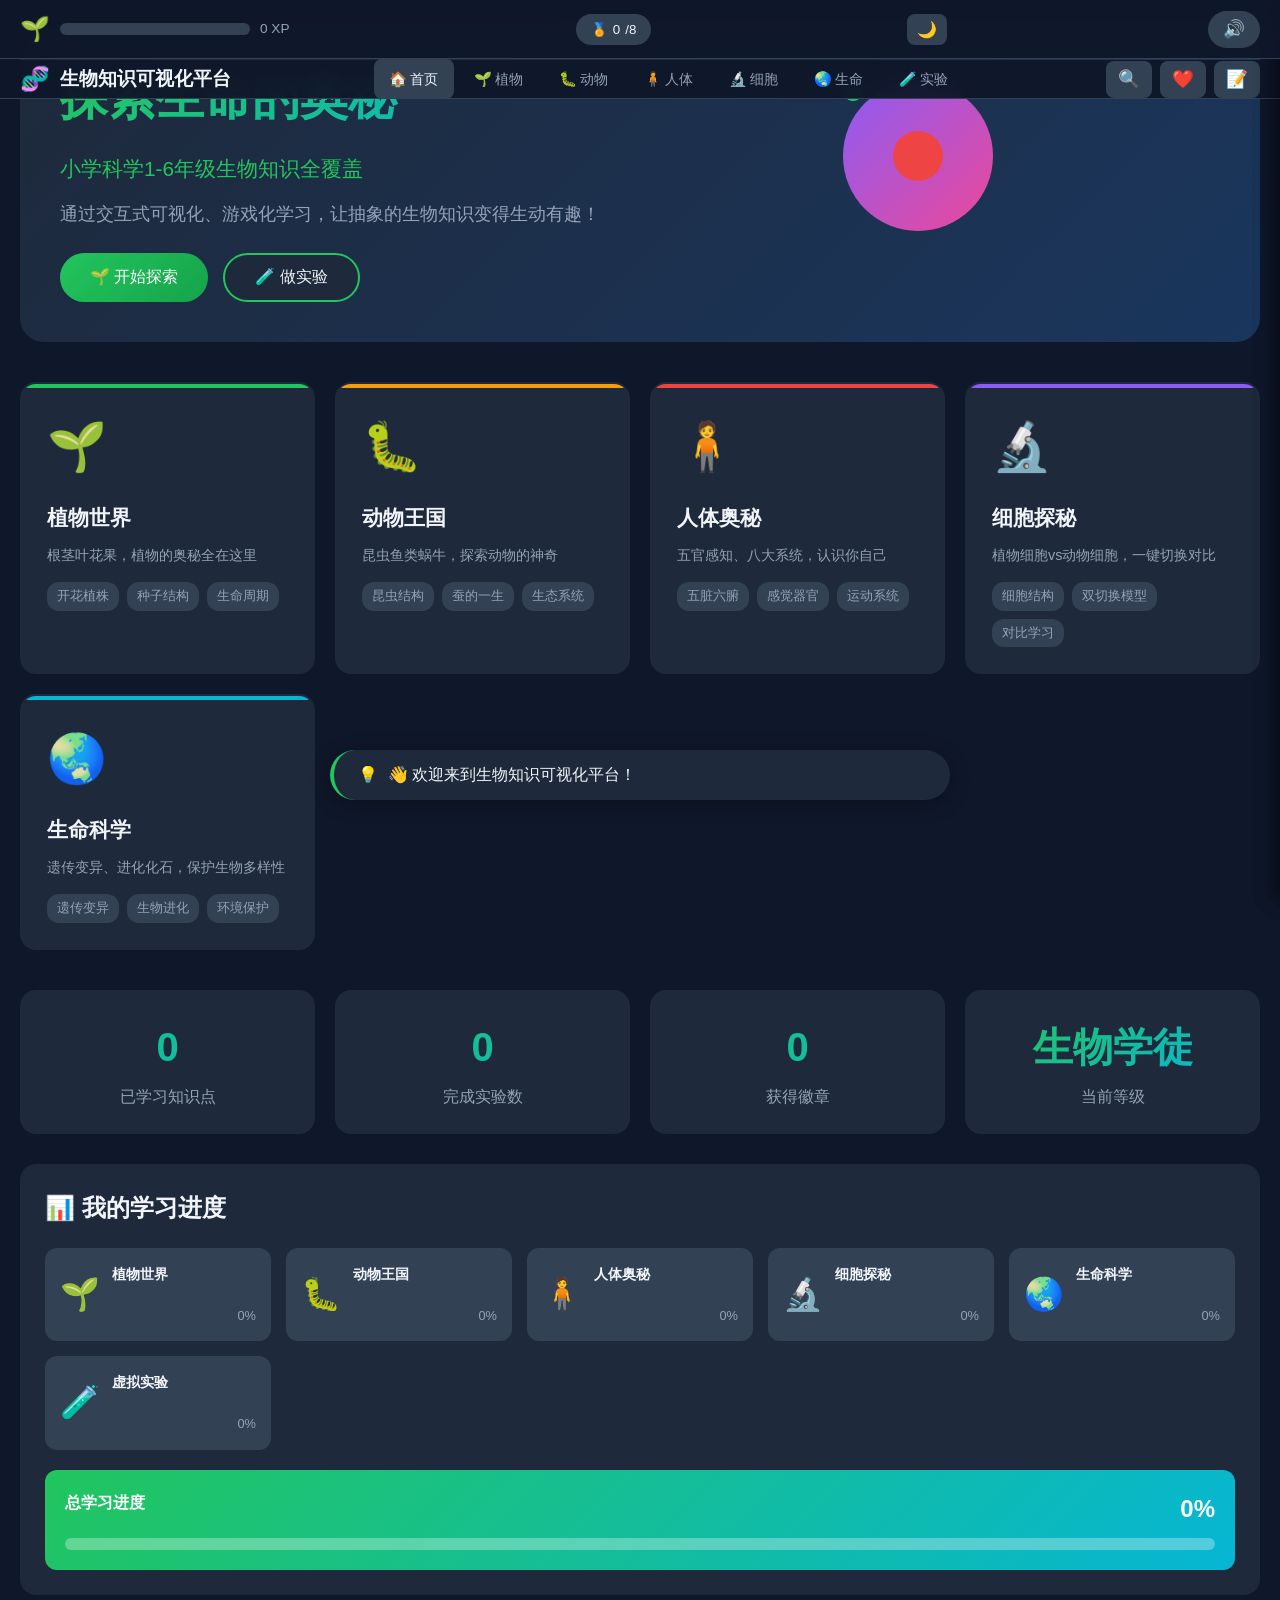
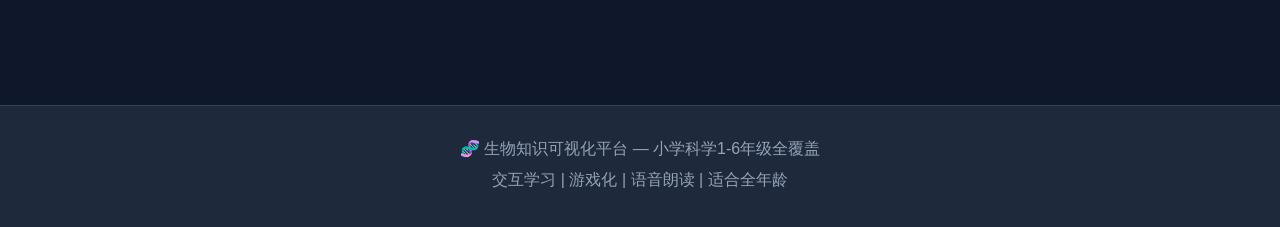
==== commit dc89b87e: "更新至改3版" ====
--- a/index.html
+++ b/index.html
@@ -22,7 +22,7 @@
             <button class="badge-btn" onclick="toggleBadges()">🏅 <span id="badgeCount">0</span>/8</button>
         </div>
         <button class="theme-toggle" onclick="toggleTheme()" id="themeBtn" title="切换主题">🌙</button>
-        <button class="audio-toggle" onclick="toggleAudio()" id="audioBtn">🔊</button>
+        <button class="audio-toggle" onclick="toggleAudio()" id="audioBtn" title="朗读控制">🔊</button>
     </div>
 
     <!-- 搜索栏 -->
@@ -72,13 +72,91 @@
         </div>
     </div>
 
-    <!-- 徽章获得动画 -->
-    <div class="badge-earned" id="badgeEarned" style="display:none;">
-        <div class="badge-earned-content">
-            <div class="badge-icon" id="earnedIcon">🏆</div>
-            <div class="badge-name" id="earnedName">获得新徽章！</div>
-        </div>
+<!-- 徽章获得动画 -->
+<div class="badge-earned" id="badgeEarned" style="display:none;">
+    <div class="badge-earned-content">
+        <div class="badge-icon" id="earnedIcon">🏆</div>
+        <div class="badge-name" id="earnedName">获得新徽章！</div>
     </div>
+</div>
+
+<!-- 新手引导 -->
+<div class="onboarding-overlay" id="onboardingOverlay" style="display:none;">
+    <div class="onboarding-modal">
+        <div class="onboarding-step active" data-step="1">
+            <div class="onboarding-icon">🧬</div>
+            <h2>欢迎来到生物知识可视化平台！</h2>
+            <p>这里是你的生物学习小助手，用动画、实验和游戏让科学变得超有趣。</p>
+            <div class="onboarding-dots">
+                <span class="dot active"></span>
+                <span class="dot"></span>
+                <span class="dot"></span>
+                <span class="dot"></span>
+            </div>
+            <div class="onboarding-actions">
+                <button class="btn btn-secondary" onclick="skipOnboarding()">跳过</button>
+                <button class="btn btn-primary" onclick="nextOnboardingStep()">下一步</button>
+            </div>
+        </div>
+        <div class="onboarding-step" data-step="2">
+            <div class="onboarding-icon">🧭</div>
+            <h2>五大学习板块</h2>
+            <p>点击顶部导航，探索植物、动物、人体、细胞和生命科学。每个板块都有互动知识和趣味实验。</p>
+            <div class="onboarding-preview">
+                <span>🌱 植物</span>
+                <span>🐛 动物</span>
+                <span>🧍 人体</span>
+                <span>🔬 细胞</span>
+                <span>🌏 生命</span>
+            </div>
+            <div class="onboarding-dots">
+                <span class="dot"></span>
+                <span class="dot active"></span>
+                <span class="dot"></span>
+                <span class="dot"></span>
+            </div>
+            <div class="onboarding-actions">
+                <button class="btn btn-secondary" onclick="prevOnboardingStep()">上一步</button>
+                <button class="btn btn-primary" onclick="nextOnboardingStep()">下一步</button>
+            </div>
+        </div>
+        <div class="onboarding-step" data-step="3">
+            <div class="onboarding-icon">🎮</div>
+            <h2>边玩边学</h2>
+            <p>完成实验、答题和挑战可以获得 XP 和徽章。点击「做实验」开始你的第一个科学任务吧！</p>
+            <div class="onboarding-preview">
+                <span>🏅 徽章</span>
+                <span>⭐ 等级</span>
+                <span>🧪 实验</span>
+            </div>
+            <div class="onboarding-dots">
+                <span class="dot"></span>
+                <span class="dot"></span>
+                <span class="dot active"></span>
+                <span class="dot"></span>
+            </div>
+            <div class="onboarding-actions">
+                <button class="btn btn-secondary" onclick="prevOnboardingStep()">上一步</button>
+                <button class="btn btn-primary" onclick="nextOnboardingStep()">下一步</button>
+            </div>
+        </div>
+        <div class="onboarding-step" data-step="4">
+            <div class="onboarding-icon">🔊</div>
+            <h2>随时听讲解</h2>
+            <p>点击右上角 🔊 按钮，可以朗读知识点内容。离开页面或切换板块时会自动暂停，很方便哦。</p>
+            <div class="onboarding-dots">
+                <span class="dot"></span>
+                <span class="dot"></span>
+                <span class="dot"></span>
+                <span class="dot active"></span>
+            </div>
+            <div class="onboarding-actions">
+                <button class="btn btn-secondary" onclick="skipOnboarding()">跳过</button>
+                <button class="btn btn-primary" onclick="finishOnboarding()">开始探索</button>
+            </div>
+        </div>
+    </div>
+</div>
 
     <!-- 导航栏 -->
     <nav class="navbar">
@@ -335,33 +413,52 @@
         <!-- 种子结构 -->
         <div id="plant-seed-structure" class="plant-content">
             <div class="seed-knowledge">
-                <h3 style="margin-bottom:20px;font-size:1.3rem;">🌰 种子结构剖面</h3>
+                <h3 style="margin-bottom:20px;font-size:1.3rem;">🌰 种子结构剖面 + 动态萌发演示</h3>
                 <div style="display:flex;gap:20px;flex-wrap:wrap;align-items:flex-start;">
-                    <svg viewBox="0 0 260 280" style="width:220px;flex-shrink:0;">
-                        <!-- 种皮 -->
-                        <ellipse cx="130" cy="140" rx="110" ry="130" fill="#92400e" opacity="0.3" stroke="#92400e" stroke-width="3"/>
-                        <!-- 子叶 -->
-                        <ellipse cx="100" cy="150" rx="65" ry="100" fill="#86efac" opacity="0.7"/>
-                        <ellipse cx="160" cy="150" rx="65" ry="100" fill="#86efac" opacity="0.5"/>
-                        <!-- 胚芽 -->
-                        <ellipse cx="130" cy="75" rx="18" ry="25" fill="#4ade80"/>
-                        <text x="118" y="79" fill="white" font-size="11" font-weight="bold">胚芽</text>
-                        <!-- 胚根 -->
-                        <ellipse cx="130" cy="220" rx="15" ry="22" fill="#f97316"/>
-                        <text x="118" y="225" fill="white" font-size="11" font-weight="bold">胚根</text>
-                        <!-- 标注 -->
-                        <text x="10" y="50" fill="#92400e" font-size="13" font-weight="bold" onclick="showSeedPart('seed-coat')" style="cursor:pointer;">🟤 种皮</text>
-                        <text x="155" y="160" fill="#22c55e" font-size="13" font-weight="bold" onclick="showSeedPart('cotyledon')" style="cursor:pointer;">🥜 子叶</text>
-                    </svg>
+                    <div style="position:relative;width:220px;flex-shrink:0;">
+                        <svg id="seedStructureSvg" viewBox="0 0 260 320" style="width:220px;overflow:visible;">
+                            <!-- 种皮 -->
+                            <ellipse class="seed-coat" cx="130" cy="140" rx="110" ry="130" fill="#92400e" opacity="0.35" stroke="#78350f" stroke-width="4"/>
+                            <!-- 子叶 -->
+                            <ellipse class="cotyledon-left" cx="95" cy="150" rx="60" ry="100" fill="#86efac" opacity="0.85" stroke="#166534" stroke-width="2"/>
+                            <ellipse class="cotyledon-right" cx="165" cy="150" rx="60" ry="100" fill="#4ade80" opacity="0.75" stroke="#166534" stroke-width="2"/>
+                            <!-- 胚芽 -->
+                            <ellipse class="plumule" cx="130" cy="70" rx="20" ry="28" fill="#22c55e" stroke="#14532d" stroke-width="2"/>
+                            <text x="115" y="75" fill="white" font-size="11" font-weight="bold">胚芽</text>
+                            <!-- 胚根 -->
+                            <ellipse class="radicle" cx="130" cy="230" rx="16" ry="26" fill="#f97316" stroke="#9a3412" stroke-width="2"/>
+                            <text x="115" y="235" fill="white" font-size="11" font-weight="bold">胚根</text>
+                            <!-- 动态生长胚根（初始隐藏） -->
+                            <path class="growing-root" d="M130,255 Q130,280 130,300" fill="none" stroke="#f97316" stroke-width="6" stroke-linecap="round" opacity="0"/>
+                            <!-- 动态生长胚芽（初始隐藏） -->
+                            <path class="growing-shoot" d="M130,55 Q130,30 130,10" fill="none" stroke="#22c55e" stroke-width="5" stroke-linecap="round" opacity="0"/>
+                            <ellipse class="growing-leaf-left" cx="120" cy="8" rx="8" ry="4" fill="#22c55e" opacity="0"/>
+                            <ellipse class="growing-leaf-right" cx="140" cy="8" rx="8" ry="4" fill="#22c55e" opacity="0"/>
+                            <!-- 标注引线 -->
+                            <line x1="25" y1="50" x2="55" y2="80" stroke="#92400e" stroke-width="1.5" opacity="0.6"/>
+                            <text x="10" y="45" fill="#fbbf24" font-size="13" font-weight="bold" onclick="showSeedPart('seed-coat')" style="cursor:pointer;">🟤 种皮</text>
+                            <line x1="210" y1="160" x2="180" y2="150" stroke="#22c55e" stroke-width="1.5" opacity="0.6"/>
+                            <text x="215" y="165" fill="#86efac" font-size="13" font-weight="bold" onclick="showSeedPart('cotyledon')" style="cursor:pointer;">🥜 子叶</text>
+                            <line x1="170" y1="70" x2="155" y2="70" stroke="#22c55e" stroke-width="1.5" opacity="0.6"/>
+                            <text x="175" y="75" fill="#4ade80" font-size="13" font-weight="bold" onclick="showSeedPart('plumule')" style="cursor:pointer;">🌱 胚芽</text>
+                            <line x1="90" y1="230" x2="115" y2="230" stroke="#f97316" stroke-width="1.5" opacity="0.6"/>
+                            <text x="40" y="235" fill="#fb923c" font-size="13" font-weight="bold" onclick="showSeedPart('radicle')" style="cursor:pointer;">📍 胚根</text>
+                        </svg>
+                        <div style="text-align:center;margin-top:10px;">
+                            <button id="germinationPlayBtn" onclick="playSeedGermination()" style="background:linear-gradient(135deg,var(--accent-green),#10b981);color:white;border:none;padding:10px 20px;border-radius:25px;cursor:pointer;font-size:0.95rem;box-shadow:0 4px 15px rgba(52,211,153,0.3);">
+                                ▶️ 播放萌发过程
+                            </button>
+                        </div>
+                    </div>
                     <div style="flex:1;min-width:200px;">
-                        <div id="seedPartFacts" style="background:var(--bg-card);padding:20px;border-radius:12px;color:var(--text-secondary);">
-                            <p>👆 点击下方标签，了解种子各部分功能</p>
+                        <div id="seedPartFacts" style="background:var(--bg-card);padding:20px;border-radius:12px;color:var(--text-secondary);min-height:120px;">
+                            <p>👆 点击上方种子结构标签或下方按钮，了解种子各部分功能；也可以点击"播放萌发过程"看动态演示</p>
                         </div>
                         <div style="display:flex;gap:8px;flex-wrap:wrap;margin-top:15px;">
-                            <button onclick="showSeedPart('seed-coat')" style="background:var(--bg-card);border:2px solid #92400e;color:#b45309;padding:8px 15px;border-radius:20px;cursor:pointer;">🟤 种皮</button>
-                            <button onclick="showSeedPart('cotyledon')" style="background:var(--bg-card);border:2px solid #22c55e;color:#22c55e;padding:8px 15px;border-radius:20px;cursor:pointer;">🥜 子叶</button>
-                            <button onclick="showSeedPart('plumule')" style="background:var(--bg-card);border:2px solid #4ade80;color:#4ade80;padding:8px 15px;border-radius:20px;cursor:pointer;">🌱 胚芽</button>
-                            <button onclick="showSeedPart('radicle')" style="background:var(--bg-card);border:2px solid #f97316;color:#f97316;padding:8px 15px;border-radius:20px;cursor:pointer;">📍 胚根</button>
+                            <button onclick="showSeedPart('seed-coat')" style="background:var(--bg-card);border:2px solid #92400e;color:#fbbf24;padding:8px 15px;border-radius:20px;cursor:pointer;transition:all 0.2s;">🟤 种皮</button>
+                            <button onclick="showSeedPart('cotyledon')" style="background:var(--bg-card);border:2px solid #22c55e;color:#86efac;padding:8px 15px;border-radius:20px;cursor:pointer;transition:all 0.2s;">🥜 子叶</button>
+                            <button onclick="showSeedPart('plumule')" style="background:var(--bg-card);border:2px solid #4ade80;color:#4ade80;padding:8px 15px;border-radius:20px;cursor:pointer;transition:all 0.2s;">🌱 胚芽</button>
+                            <button onclick="showSeedPart('radicle')" style="background:var(--bg-card);border:2px solid #f97316;color:#fb923c;padding:8px 15px;border-radius:20px;cursor:pointer;transition:all 0.2s;">📍 胚根</button>
                         </div>
                     </div>
                 </div>
@@ -1244,9 +1341,16 @@
     <section id="experiment" class="section">
         <div class="section-header">
             <h2>🧪 虚拟实验室</h2>
-            <p>动手做实验，学习更有趣！</p>
+            <p>像小科学家一样动手做实验，生物知识更好玩！</p>
         </div>
         <div class="experiments-grid">
+            <div class="experiment-card" onclick="startExperiment('seed-germination')">
+                <div class="exp-icon">🌱</div>
+                <h3>种子萌发实验室</h3>
+                <p>给种子选择合适的环境条件</p>
+                <div class="exp-difficulty">⭐ 入门</div>
+                <button class="exp-btn">开始实验</button>
+            </div>
             <div class="experiment-card" onclick="startExperiment('organ-match')">
                 <div class="exp-icon">🌿</div>
                 <h3>植物器官识别</h3>
@@ -1329,6 +1433,32 @@
             }
         }
         if (typeof recordKnowledgeView === 'function') recordKnowledgeView('plant', 'seed_' + partId);
+    };
+
+    // 播放种子萌发动画
+    window.playSeedGermination = function() {
+        var svg = document.getElementById('seedStructureSvg');
+        var btn = document.getElementById('germinationPlayBtn');
+        if (!svg || !btn) return;
+        
+        // 重置动画
+        svg.classList.remove('germinating');
+        void svg.offsetWidth; // 强制重绘，允许重新播放
+        
+        btn.disabled = true;
+        btn.textContent = '⏳ 萌发中...';
+        
+        // 同步语音讲解
+        var story = '种子萌发了！首先种皮吸水变软，然后胚根向下长成根，接着胚芽向上钻出地面，最后展开子叶。';
+        if (typeof speak === 'function') speak(story);
+        
+        svg.classList.add('germinating');
+        
+        setTimeout(function() {
+            svg.classList.remove('germinating');
+            btn.disabled = false;
+            btn.textContent = '▶️ 再次播放萌发过程';
+        }, 4200);
     };
     var _origShowFishPart = typeof showFishPart === 'function' ? showFishPart : null;
     window.showFishPart = function(partId) {
--- a/css/style.css
+++ b/css/style.css
@@ -0,0 +1,1103 @@
+/* ===== 生物知识可视化平台 - 全局样式 ===== */
+
+/* 字体和变量 */
+:root {
+    --bg-dark: #0f172a;
+    --bg-card: #1e293b;
+    --bg-hover: #334155;
+    --text-primary: #f1f5f9;
+    --text-secondary: #94a3b8;
+    --accent-green: #22c55e;
+    --accent-orange: #f59e0b;
+    --accent-red: #ef4444;
+    --accent-purple: #8b5cf6;
+    --accent-cyan: #06b6d4;
+    --accent-pink: #ec4899;
+    --border-color: #334155;
+    --shadow: 0 4px 20px rgba(0, 0, 0, 0.3);
+}
+
+* {
+    margin: 0;
+    padding: 0;
+    box-sizing: border-box;
+}
+
+body {
+    font-family: 'Microsoft YaHei', 'PingFang SC', -apple-system, sans-serif;
+    background: var(--bg-dark);
+    color: var(--text-primary);
+    line-height: 1.6;
+    min-height: 100vh;
+}
+
+/* 导航栏 */
+.navbar {
+    position: fixed;
+    top: 60px;
+    left: 0;
+    right: 0;
+    background: rgba(15, 23, 42, 0.95);
+    backdrop-filter: blur(10px);
+    border-bottom: 1px solid var(--border-color);
+    z-index: 100;
+    padding: 0 20px;
+    display: flex;
+    align-items: center;
+    justify-content: space-between;
+}
+
+.nav-brand {
+    display: flex;
+    align-items: center;
+    gap: 10px;
+    font-size: 1.2rem;
+    font-weight: bold;
+}
+
+.logo-icon {
+    font-size: 1.5rem;
+}
+
+.nav-links {
+    display: flex;
+    list-style: none;
+    gap: 5px;
+}
+
+.nav-links a {
+    color: var(--text-secondary);
+    text-decoration: none;
+    padding: 12px 15px;
+    border-radius: 8px;
+    transition: all 0.3s;
+    font-size: 0.9rem;
+}
+
+.nav-links a:hover,
+.nav-links a.active {
+    background: var(--bg-hover);
+    color: var(--text-primary);
+}
+
+.mobile-toggle {
+    display: none;
+    background: none;
+    border: none;
+    color: var(--text-primary);
+    font-size: 1.5rem;
+    cursor: pointer;
+}
+
+/* 主内容 */
+main {
+    padding-top: 120px;
+    padding-bottom: 60px;
+}
+
+/* 章节 */
+.section {
+    display: none;
+    padding: 20px;
+    max-width: 1400px;
+    margin: 0 auto;
+    animation: fadeIn 0.3s ease;
+}
+
+.section.active {
+    display: block;
+}
+
+@keyframes fadeIn {
+    from { opacity: 0; transform: translateY(10px); }
+    to { opacity: 1; transform: translateY(0); }
+}
+
+.section-header {
+    text-align: center;
+    margin-bottom: 30px;
+}
+
+.section-header h2 {
+    font-size: 2rem;
+    margin-bottom: 10px;
+}
+
+.section-header p {
+    color: var(--text-secondary);
+}
+
+/* 子导航 */
+.sub-nav {
+    display: flex;
+    gap: 10px;
+    flex-wrap: wrap;
+    justify-content: center;
+    margin-bottom: 30px;
+    background: var(--bg-card);
+    padding: 15px;
+    border-radius: 12px;
+}
+
+.sub-nav-btn {
+    background: var(--bg-hover);
+    border: none;
+    color: var(--text-secondary);
+    padding: 10px 20px;
+    border-radius: 20px;
+    cursor: pointer;
+    transition: all 0.3s;
+    font-size: 0.9rem;
+}
+
+.sub-nav-btn:hover,
+.sub-nav-btn.active {
+    background: var(--accent-green);
+    color: white;
+}
+
+/* 卡片通用 */
+.card {
+    background: var(--bg-card);
+    border-radius: 16px;
+    padding: 20px;
+    border: 1px solid var(--border-color);
+    transition: all 0.3s;
+}
+
+.card:hover {
+    transform: translateY(-5px);
+    box-shadow: var(--shadow);
+}
+
+/* 按钮 */
+.btn {
+    padding: 12px 30px;
+    border: none;
+    border-radius: 25px;
+    font-size: 1rem;
+    cursor: pointer;
+    transition: all 0.3s;
+}
+
+.btn-primary {
+    background: linear-gradient(135deg, var(--accent-green), #16a34a);
+    color: white;
+}
+
+.btn-primary:hover {
+    transform: scale(1.05);
+    box-shadow: 0 5px 20px rgba(34, 197, 94, 0.4);
+}
+
+.btn-secondary {
+    background: var(--bg-card);
+    color: var(--text-primary);
+    border: 2px solid var(--accent-green);
+}
+
+.btn-secondary:hover {
+    background: var(--accent-green);
+}
+
+/* ===== 首页 ===== */
+.hero {
+    display: flex;
+    align-items: center;
+    gap: 50px;
+    padding: 40px;
+    background: linear-gradient(135deg, var(--bg-card) 0%, #1a365d 100%);
+    border-radius: 24px;
+    margin-bottom: 40px;
+}
+
+.hero-content {
+    flex: 1;
+}
+
+.hero-title {
+    font-size: 3rem;
+    margin-bottom: 15px;
+    background: linear-gradient(135deg, var(--accent-green), var(--accent-cyan));
+    -webkit-background-clip: text;
+    -webkit-text-fill-color: transparent;
+}
+
+.hero-subtitle {
+    font-size: 1.3rem;
+    color: var(--accent-green);
+    margin-bottom: 15px;
+}
+
+.hero-desc {
+    color: var(--text-secondary);
+    margin-bottom: 25px;
+    font-size: 1.1rem;
+}
+
+.hero-buttons {
+    display: flex;
+    gap: 15px;
+}
+
+.hero-visual {
+    flex: 1;
+    display: flex;
+    justify-content: center;
+    align-items: center;
+}
+
+/* 细胞动画 */
+.cell-animation {
+    width: 200px;
+    height: 200px;
+    position: relative;
+}
+
+.cell {
+    width: 150px;
+    height: 150px;
+    background: linear-gradient(135deg, var(--accent-purple), var(--accent-pink));
+    border-radius: 50%;
+    position: relative;
+    animation: pulse 2s ease-in-out infinite;
+}
+
+.nucleus {
+    width: 50px;
+    height: 50px;
+    background: var(--accent-red);
+    border-radius: 50%;
+    position: absolute;
+    top: 50%;
+    left: 50%;
+    transform: translate(-50%, -50%);
+}
+
+.organelle {
+    width: 20px;
+    height: 20px;
+    background: var(--accent-green);
+    border-radius: 50%;
+    position: absolute;
+    animation: orbit 4s linear infinite;
+}
+
+.organelle:nth-child(2) {
+    animation-delay: -2s;
+}
+
+@keyframes pulse {
+    0%, 100% { transform: scale(1); }
+    50% { transform: scale(1.05); }
+}
+
+@keyframes orbit {
+    0% { top: 50%; left: 75%; }
+    25% { top: 25%; left: 50%; }
+    50% { top: 50%; left: 25%; }
+    75% { top: 75%; left: 50%; }
+    100% { top: 50%; left: 75%; }
+}
+
+/* 五大板块卡片 */
+.section-cards {
+    display: grid;
+    grid-template-columns: repeat(auto-fit, minmax(250px, 1fr));
+    gap: 20px;
+    margin-bottom: 40px;
+}
+
+.section-card {
+    background: var(--bg-card);
+    border-radius: 16px;
+    padding: 25px;
+    cursor: pointer;
+    transition: all 0.3s;
+    border: 2px solid transparent;
+    position: relative;
+    overflow: hidden;
+}
+
+.section-card::before {
+    content: '';
+    position: absolute;
+    top: 0;
+    left: 0;
+    right: 0;
+    height: 4px;
+    background: var(--card-color, var(--accent-green));
+}
+
+.section-card:hover {
+    transform: translateY(-8px);
+    border-color: var(--card-color, var(--accent-green));
+    box-shadow: var(--shadow);
+}
+
+.card-icon {
+    font-size: 3rem;
+    margin-bottom: 15px;
+}
+
+.section-card h3 {
+    font-size: 1.3rem;
+    margin-bottom: 10px;
+}
+
+.section-card p {
+    color: var(--text-secondary);
+    font-size: 0.9rem;
+    margin-bottom: 15px;
+}
+
+.card-tags {
+    display: flex;
+    flex-wrap: wrap;
+    gap: 8px;
+}
+
+.card-tags span {
+    background: var(--bg-hover);
+    padding: 4px 10px;
+    border-radius: 12px;
+    font-size: 0.8rem;
+    color: var(--text-secondary);
+}
+
+/* 学习统计 */
+.learning-stats {
+    display: grid;
+    grid-template-columns: repeat(4, 1fr);
+    gap: 20px;
+}
+
+.stat-card {
+    background: var(--bg-card);
+    border-radius: 16px;
+    padding: 25px;
+    text-align: center;
+}
+
+.stat-value {
+    font-size: 2.5rem;
+    font-weight: bold;
+    background: linear-gradient(135deg, var(--accent-green), var(--accent-cyan));
+    -webkit-background-clip: text;
+    -webkit-text-fill-color: transparent;
+}
+
+.stat-label {
+    color: var(--text-secondary);
+    margin-top: 5px;
+}
+
+/* 知识面板 */
+.knowledge-panel {
+    background: var(--bg-card);
+    border-radius: 16px;
+    padding: 25px;
+    margin-top: 20px;
+}
+
+.knowledge-header {
+    display: flex;
+    align-items: center;
+    gap: 15px;
+    margin-bottom: 15px;
+}
+
+.knowledge-icon {
+    font-size: 2rem;
+}
+
+.knowledge-body {
+    color: var(--text-secondary);
+}
+
+.knowledge-body ul {
+    list-style: none;
+    margin-top: 15px;
+}
+
+.knowledge-body li {
+    padding: 8px 0;
+    padding-left: 20px;
+    position: relative;
+    border-bottom: 1px solid var(--border-color);
+}
+
+.knowledge-body li::before {
+    content: '•';
+    position: absolute;
+    left: 0;
+    color: var(--accent-green);
+}
+
+.grade-tags {
+    display: flex;
+    gap: 10px;
+    margin-top: 15px;
+}
+
+.grade-tag {
+    padding: 5px 15px;
+    border-radius: 15px;
+    font-size: 0.85rem;
+}
+
+.grade-tag.low {
+    background: rgba(34, 197, 94, 0.2);
+    color: var(--accent-green);
+}
+
+.grade-tag.mid {
+    background: rgba(245, 158, 11, 0.2);
+    color: var(--accent-orange);
+}
+
+.grade-tag.high {
+    background: rgba(139, 92, 246, 0.2);
+    color: var(--accent-purple);
+}
+
+.hint-text {
+    color: var(--text-secondary);
+    font-style: italic;
+    text-align: center;
+    padding: 30px;
+}
+
+/* 朗读按钮 */
+.speak-btn {
+    background: linear-gradient(135deg, var(--accent-purple), var(--accent-pink));
+    color: white;
+    border: none;
+    padding: 10px 20px;
+    border-radius: 20px;
+    cursor: pointer;
+    margin-top: 15px;
+    transition: all 0.3s;
+}
+
+.speak-btn:hover {
+    transform: scale(1.05);
+    box-shadow: 0 5px 15px rgba(139, 92, 246, 0.4);
+}
+
+/* 介绍框 */
+.intro-box {
+    background: var(--bg-card);
+    padding: 20px;
+    border-radius: 12px;
+    margin-bottom: 20px;
+    display: flex;
+    justify-content: space-between;
+    align-items: center;
+}
+
+/* 植物内容区 */
+.plant-content {
+    display: none;
+}
+
+.plant-content.active {
+    display: block;
+}
+
+/* 植物SVG容器 */
+.plant-container {
+    background: linear-gradient(to bottom, #87CEEB 0%, #87CEEB 50%, #8B4513 50%, #8B4513 100%);
+    border-radius: 16px;
+    padding: 20px;
+    min-height: 400px;
+}
+
+.plant-svg {
+    width: 100%;
+    max-width: 500px;
+    margin: 0 auto;
+    display: block;
+}
+
+.plant-part {
+    cursor: pointer;
+    transition: all 0.3s;
+}
+
+.plant-part:hover {
+    filter: brightness(1.2);
+    transform: scale(1.05);
+}
+
+.part-label {
+    font-size: 14px;
+    font-weight: bold;
+    cursor: pointer;
+}
+
+.interactive-plant {
+    display: grid;
+    grid-template-columns: 1fr 1fr;
+    gap: 20px;
+}
+
+/* 动物内容区 */
+.animal-content {
+    display: none;
+}
+
+.animal-content.active {
+    display: block;
+}
+
+/* 人体内容区 */
+.human-content {
+    display: none;
+}
+
+.human-content.active {
+    display: block;
+}
+
+/* 细胞内容区 */
+.cell-content {
+    display: none;
+}
+
+.cell-content.active {
+    display: block;
+}
+
+/* 生命科学内容区 */
+.life-content {
+    display: none;
+}
+
+.life-content.active {
+    display: block;
+}
+
+/* 响应式 */
+@media (max-width: 1024px) {
+    .hero {
+        flex-direction: column;
+        text-align: center;
+    }
+    
+    .hero-buttons {
+        justify-content: center;
+    }
+    
+    .interactive-plant {
+        grid-template-columns: 1fr;
+    }
+    
+    .learning-stats {
+        grid-template-columns: repeat(2, 1fr);
+    }
+}
+
+@media (max-width: 768px) {
+    .nav-links {
+        display: none;
+        position: absolute;
+        top: 100%;
+        left: 0;
+        right: 0;
+        background: var(--bg-card);
+        flex-direction: column;
+        padding: 20px;
+    }
+    
+    .nav-links.show {
+        display: flex;
+    }
+    
+    .mobile-toggle {
+        display: block;
+    }
+    
+    .hero-title {
+        font-size: 2rem;
+    }
+    
+    .section-cards {
+        grid-template-columns: 1fr;
+    }
+    
+    .learning-stats {
+        grid-template-columns: 1fr;
+    }
+    
+    .sub-nav {
+        overflow-x: auto;
+        flex-wrap: nowrap;
+        -webkit-overflow-scrolling: touch;
+    }
+    
+    .sub-nav-btn {
+        flex-shrink: 0;
+    }
+}
+
+/* 页脚 */
+.footer {
+    background: var(--bg-card);
+    padding: 30px;
+    text-align: center;
+    margin-top: 60px;
+    border-top: 1px solid var(--border-color);
+}
+
+.footer-content p {
+    color: var(--text-secondary);
+    margin-bottom: 5px;
+}
+
+/* 通用样式 */
+.highlight {
+    color: var(--accent-green);
+}
+
+/* 滚动条 */
+::-webkit-scrollbar {
+    width: 8px;
+}
+
+::-webkit-scrollbar-track {
+    background: var(--bg-dark);
+}
+
+::-webkit-scrollbar-thumb {
+    background: var(--border-color);
+    border-radius: 4px;
+}
+
+::-webkit-scrollbar-thumb:hover {
+    background: var(--text-secondary);
+}
+
+/* 浅色主题 */
+body.light-theme {
+    --bg-dark: #f8fafc;
+    --bg-card: #ffffff;
+    --bg-hover: #f1f5f9;
+    --text-primary: #1e293b;
+    --text-secondary: #64748b;
+    --border-color: #e2e8f0;
+    --shadow: 0 4px 20px rgba(0, 0, 0, 0.1);
+}
+
+/* 导航操作按钮 */
+.nav-actions {
+    display: none;
+}
+
+@media (min-width: 769px) {
+    .nav-actions {
+        display: flex;
+        gap: 8px;
+    }
+}
+
+.nav-action-btn {
+    background: var(--bg-hover);
+    border: none;
+    padding: 8px 12px;
+    border-radius: 8px;
+    cursor: pointer;
+    font-size: 1.1rem;
+    transition: all 0.3s;
+    color: var(--text-primary);
+}
+
+.nav-action-btn:hover {
+    background: var(--accent-green);
+    transform: scale(1.1);
+}
+
+/* 主题切换按钮 */
+.theme-toggle {
+    background: var(--bg-hover);
+    border: none;
+    padding: 6px 10px;
+    border-radius: 8px;
+    cursor: pointer;
+    font-size: 1rem;
+    transition: all 0.3s;
+    margin-right: 5px;
+}
+
+.theme-toggle:hover {
+    background: var(--accent-purple);
+    transform: scale(1.1);
+}
+
+/* 搜索系统 */
+.search-overlay {
+    position: fixed;
+    top: 0; left: 0; right: 0; bottom: 0;
+    background: rgba(0, 0, 0, 0.7);
+    z-index: 1000;
+    display: none;
+}
+
+.search-overlay.active { display: block; }
+
+.search-container {
+    position: fixed;
+    top: 100px; left: 50%;
+    transform: translateX(-50%);
+    width: 90%; max-width: 600px;
+    background: var(--bg-card);
+    border-radius: 16px;
+    box-shadow: var(--shadow);
+    z-index: 1001;
+    display: none;
+    overflow: hidden;
+}
+
+.search-container.active {
+    display: block;
+    animation: slideDown 0.3s ease;
+}
+
+@keyframes slideDown {
+    from { opacity: 0; transform: translateX(-50%) translateY(-20px); }
+    to { opacity: 1; transform: translateX(-50%) translateY(0); }
+}
+
+.search-header {
+    display: flex;
+    align-items: center;
+    padding: 15px 20px;
+    border-bottom: 1px solid var(--border-color);
+}
+
+.search-input {
+    flex: 1;
+    background: var(--bg-hover);
+    border: none;
+    padding: 12px 15px;
+    border-radius: 10px;
+    font-size: 1rem;
+    color: var(--text-primary);
+    outline: none;
+}
+
+.search-input::placeholder { color: var(--text-secondary); }
+
+.search-close {
+    background: none;
+    border: none;
+    padding: 10px;
+    cursor: pointer;
+    color: var(--text-secondary);
+    font-size: 1.2rem;
+    margin-left: 10px;
+}
+
+.search-close:hover { color: var(--accent-red); }
+
+.search-results {
+    max-height: 400px;
+    overflow-y: auto;
+    padding: 15px;
+}
+
+.search-hint {
+    text-align: center;
+    color: var(--text-secondary);
+    padding: 30px;
+}
+
+.search-result-item {
+    display: flex;
+    align-items: flex-start;
+    gap: 12px;
+    padding: 12px;
+    border-radius: 10px;
+    cursor: pointer;
+    transition: all 0.3s;
+}
+
+.search-result-item:hover { background: var(--bg-hover); }
+
+.search-result-icon { font-size: 1.5rem; flex-shrink: 0; }
+
+.search-result-content { flex: 1; }
+
+.search-result-title { font-weight: bold; margin-bottom: 4px; }
+
+.search-result-desc { font-size: 0.85rem; color: var(--text-secondary); }
+
+.search-result-section {
+    font-size: 0.75rem;
+    color: var(--accent-green);
+    background: rgba(34, 197, 94, 0.1);
+    padding: 2px 8px;
+    border-radius: 10px;
+    display: inline-block;
+    margin-top: 5px;
+}
+
+/* 收藏面板 */
+.favorites-panel {
+    position: fixed;
+    top: 0; right: -350px;
+    width: 350px; height: 100%;
+    background: var(--bg-card);
+    box-shadow: -5px 0 20px rgba(0, 0, 0, 0.3);
+    z-index: 200;
+    transition: right 0.3s ease;
+    display: flex;
+    flex-direction: column;
+}
+
+.favorites-panel.active { right: 0; }
+
+.favorites-header {
+    display: flex;
+    justify-content: space-between;
+    align-items: center;
+    padding: 20px;
+    border-bottom: 1px solid var(--border-color);
+}
+
+.favorites-header h3 { color: var(--accent-pink); }
+
+.fav-close {
+    background: none; border: none;
+    cursor: pointer; font-size: 1.2rem;
+    color: var(--text-secondary);
+}
+
+.fav-close:hover { color: var(--accent-red); }
+
+.favorites-list {
+    flex: 1; overflow-y: auto;
+    padding: 15px;
+}
+
+.fav-empty {
+    text-align: center;
+    color: var(--text-secondary);
+    padding: 30px;
+}
+
+.fav-item {
+    display: flex;
+    align-items: center;
+    gap: 10px;
+    padding: 12px;
+    background: var(--bg-hover);
+    border-radius: 10px;
+    margin-bottom: 10px;
+    cursor: pointer;
+    transition: all 0.3s;
+}
+
+.fav-item:hover { transform: translateX(-5px); }
+
+.fav-item-icon { font-size: 1.3rem; }
+
+.fav-item-content { flex: 1; }
+
+.fav-item-title { font-weight: bold; font-size: 0.9rem; }
+
+.fav-item-section { font-size: 0.75rem; color: var(--text-secondary); }
+
+.fav-item-remove {
+    background: none; border: none;
+    cursor: pointer; color: var(--text-secondary);
+    font-size: 1rem;
+}
+
+.fav-item-remove:hover { color: var(--accent-red); }
+
+/* 笔记面板 */
+.notes-panel {
+    position: fixed;
+    top: 0; right: -400px;
+    width: 400px; height: 100%;
+    background: var(--bg-card);
+    box-shadow: -5px 0 20px rgba(0, 0, 0, 0.3);
+    z-index: 200;
+    transition: right 0.3s ease;
+    display: flex;
+    flex-direction: column;
+}
+
+.notes-panel.active { right: 0; }
+
+.notes-header {
+    display: flex;
+    justify-content: space-between;
+    align-items: center;
+    padding: 20px;
+    border-bottom: 1px solid var(--border-color);
+}
+
+.notes-header h3 { color: var(--accent-cyan); }
+
+.notes-actions { display: flex; gap: 10px; align-items: center; }
+
+.notes-btn {
+    background: var(--accent-cyan);
+    border: none; padding: 6px 12px;
+    border-radius: 6px; cursor: pointer;
+    font-size: 0.85rem; color: white;
+}
+
+.notes-btn:hover { opacity: 0.9; }
+
+.notes-input {
+    flex: 1;
+    background: var(--bg-hover);
+    border: none;
+    padding: 15px;
+    font-size: 0.95rem;
+    color: var(--text-primary);
+    resize: none;
+    font-family: inherit;
+    line-height: 1.8;
+}
+
+.notes-input:focus { outline: none; }
+
+.notes-input::placeholder { color: var(--text-secondary); }
+
+.notes-tips {
+    padding: 10px 15px;
+    border-top: 1px solid var(--border-color);
+}
+
+.notes-tips p { font-size: 0.8rem; color: var(--text-secondary); }
+
+/* 学习进度 */
+.learning-progress {
+    background: var(--bg-card);
+    border-radius: 16px;
+    padding: 25px;
+    margin: 30px 0;
+}
+
+.learning-progress h2 { margin-bottom: 20px; color: var(--text-primary); }
+
+.progress-grid {
+    display: grid;
+    grid-template-columns: repeat(auto-fit, minmax(200px, 1fr));
+    gap: 15px;
+    margin-bottom: 20px;
+}
+
+.progress-item {
+    display: flex;
+    align-items: center;
+    gap: 12px;
+    background: var(--bg-hover);
+    padding: 15px;
+    border-radius: 12px;
+    cursor: pointer;
+    transition: all 0.3s;
+}
+
+.progress-item:hover {
+    transform: scale(1.02);
+    background: var(--bg-card);
+}
+
+.progress-icon { font-size: 2rem; }
+
+.progress-info { flex: 1; }
+
+.progress-name {
+    font-weight: bold;
+    font-size: 0.9rem;
+    display: block;
+    margin-bottom: 8px;
+}
+
+.progress-bar {
+    height: 8px;
+    background: var(--bg-dark);
+    border-radius: 4px;
+    overflow: hidden;
+}
+
+.progress-fill {
+    height: 100%;
+    background: linear-gradient(90deg, var(--accent-green), var(--accent-cyan));
+    border-radius: 4px;
+    transition: width 0.5s ease;
+}
+
+.progress-text {
+    font-size: 0.8rem;
+    color: var(--text-secondary);
+    display: block;
+    text-align: right;
+    margin-top: 4px;
+}
+
+.overall-progress {
+    background: linear-gradient(135deg, var(--accent-green), var(--accent-cyan));
+    padding: 20px;
+    border-radius: 12px;
+    color: white;
+}
+
+.overall-info {
+    display: flex;
+    justify-content: space-between;
+    margin-bottom: 10px;
+}
+
+.overall-label { font-weight: bold; }
+
+.overall-percent { font-size: 1.5rem; font-weight: bold; }
+
+.overall-bar {
+    height: 12px;
+    background: rgba(255, 255, 255, 0.3);
+    border-radius: 6px;
+    overflow: hidden;
+}
+
+.overall-fill {
+    height: 100%;
+    background: white;
+    border-radius: 6px;
+    transition: width 0.5s ease;
+}
+
+/* 收藏按钮 */
+.fav-btn {
+    background: none;
+    border: none;
+    font-size: 1.5rem;
+    cursor: pointer;
+    transition: all 0.3s;
+    color: var(--text-secondary);
+    margin-left: auto;
+}
+
+.fav-btn:hover { transform: scale(1.2); color: var(--accent-pink); }
+
+.fav-btn.active {
+    color: var(--accent-pink);
+    animation: heartBeat 0.5s ease;
+}
+
+@keyframes heartBeat {
+    0%, 100% { transform: scale(1); }
+    50% { transform: scale(1.3); }
+}
+
+.knowledge-header {
+    display: flex;
+    align-items: center;
+    gap: 10px;
+    flex-wrap: wrap;
+}
--- a/css/game.css
+++ b/css/game.css
@@ -0,0 +1,552 @@
+/* ===== 游戏化系统样式 ===== */
+
+/* 游戏状态栏 */
+.game-bar {
+    position: fixed;
+    top: 0;
+    left: 0;
+    right: 0;
+    background: rgba(15, 23, 42, 0.95);
+    backdrop-filter: blur(10px);
+    padding: 10px 20px;
+    display: flex;
+    align-items: center;
+    justify-content: space-between;
+    z-index: 1000;
+    border-bottom: 1px solid var(--border-color);
+}
+
+.xp-bar {
+    display: flex;
+    align-items: center;
+    gap: 10px;
+    flex: 1;
+    max-width: 300px;
+}
+
+.level-icon {
+    font-size: 1.5rem;
+}
+
+.xp-progress {
+    flex: 1;
+    height: 12px;
+    background: var(--bg-hover);
+    border-radius: 6px;
+    overflow: hidden;
+}
+
+.xp-fill {
+    height: 100%;
+    background: linear-gradient(90deg, var(--accent-green), var(--accent-cyan));
+    border-radius: 6px;
+    transition: width 0.5s ease;
+}
+
+.xp-text {
+    font-size: 0.85rem;
+    color: var(--text-secondary);
+    min-width: 60px;
+}
+
+.badges-display {
+    display: flex;
+    align-items: center;
+    gap: 15px;
+}
+
+.badge-btn {
+    background: var(--bg-hover);
+    border: none;
+    color: var(--text-primary);
+    padding: 8px 15px;
+    border-radius: 20px;
+    cursor: pointer;
+    display: flex;
+    align-items: center;
+    gap: 5px;
+    transition: all 0.3s;
+}
+
+.badge-btn:hover {
+    background: var(--accent-purple);
+}
+
+.audio-toggle {
+    background: var(--bg-hover);
+    border: none;
+    color: var(--text-primary);
+    padding: 8px 15px;
+    border-radius: 20px;
+    cursor: pointer;
+    font-size: 1.1rem;
+    transition: all 0.3s;
+}
+
+.audio-toggle:hover {
+    background: var(--accent-cyan);
+}
+
+.audio-toggle.muted {
+    opacity: 0.5;
+}
+
+/* 徽章弹窗 */
+.badges-modal {
+    display: none;
+    position: fixed;
+    top: 0;
+    left: 0;
+    right: 0;
+    bottom: 0;
+    background: rgba(0, 0, 0, 0.8);
+    z-index: 2000;
+    justify-content: center;
+    align-items: center;
+}
+
+.badges-modal.show {
+    display: flex;
+}
+
+.badges-content {
+    background: var(--bg-card);
+    padding: 30px;
+    border-radius: 20px;
+    max-width: 600px;
+    width: 90%;
+    max-height: 80vh;
+    overflow-y: auto;
+}
+
+.badges-content h2 {
+    text-align: center;
+    margin-bottom: 25px;
+}
+
+.badges-grid {
+    display: grid;
+    grid-template-columns: repeat(auto-fit, minmax(130px, 1fr));
+    gap: 15px;
+}
+
+.badge-item {
+    background: var(--bg-hover);
+    padding: 20px;
+    border-radius: 12px;
+    text-align: center;
+    transition: all 0.3s;
+    border: 2px solid transparent;
+}
+
+.badge-item.earned {
+    border-color: var(--accent-green);
+    background: rgba(34, 197, 94, 0.1);
+}
+
+.badge-item.locked {
+    opacity: 0.5;
+    filter: grayscale(1);
+}
+
+.badge-item .badge-icon {
+    font-size: 2.5rem;
+    display: block;
+    margin-bottom: 10px;
+}
+
+.badge-item .badge-name {
+    font-weight: bold;
+    font-size: 0.9rem;
+    margin-bottom: 5px;
+}
+
+.badge-item .badge-req {
+    font-size: 0.75rem;
+    color: var(--text-secondary);
+}
+
+.close-btn {
+    display: block;
+    margin: 25px auto 0;
+    background: var(--accent-green);
+    color: white;
+    border: none;
+    padding: 12px 30px;
+    border-radius: 25px;
+    cursor: pointer;
+    transition: all 0.3s;
+}
+
+.close-btn:hover {
+    transform: scale(1.05);
+}
+
+/* 徽章获得动画 */
+.badge-earned {
+    position: fixed;
+    top: 50%;
+    left: 50%;
+    transform: translate(-50%, -50%);
+    z-index: 3000;
+    animation: badgePopIn 0.5s ease;
+}
+
+@keyframes badgePopIn {
+    0% { transform: translate(-50%, -50%) scale(0); opacity: 0; }
+    50% { transform: translate(-50%, -50%) scale(1.2); }
+    100% { transform: translate(-50%, -50%) scale(1); opacity: 1; }
+}
+
+.badge-earned-content {
+    background: linear-gradient(135deg, var(--accent-purple), var(--accent-pink));
+    padding: 40px 60px;
+    border-radius: 20px;
+    text-align: center;
+    box-shadow: 0 10px 50px rgba(139, 92, 246, 0.5);
+}
+
+.badge-earned-content .badge-icon {
+    font-size: 5rem;
+    display: block;
+    margin-bottom: 15px;
+    animation: bounce 0.5s ease infinite alternate;
+}
+
+@keyframes bounce {
+    from { transform: translateY(0); }
+    to { transform: translateY(-10px); }
+}
+
+.badge-earned-content .badge-name {
+    font-size: 1.5rem;
+    font-weight: bold;
+    color: white;
+}
+
+/* 进度提示 */
+.progress-toast {
+    position: fixed;
+    bottom: 20px;
+    right: 20px;
+    background: var(--bg-card);
+    padding: 15px 25px;
+    border-radius: 12px;
+    display: flex;
+    align-items: center;
+    gap: 15px;
+    box-shadow: var(--shadow);
+    z-index: 1500;
+    animation: slideIn 0.3s ease;
+    border-left: 4px solid var(--accent-green);
+}
+
+@keyframes slideIn {
+    from { transform: translateX(100%); opacity: 0; }
+    to { transform: translateX(0); opacity: 1; }
+}
+
+.progress-toast .toast-icon {
+    font-size: 1.5rem;
+}
+
+.progress-toast .toast-text {
+    font-size: 0.9rem;
+}
+
+.progress-toast .toast-xp {
+    color: var(--accent-green);
+    font-weight: bold;
+}
+
+/* XP 获得动画 */
+.xp-gain {
+    position: fixed;
+    font-size: 1.2rem;
+    font-weight: bold;
+    color: var(--accent-green);
+    pointer-events: none;
+    animation: xpFloat 1s ease forwards;
+    z-index: 1500;
+}
+
+@keyframes xpFloat {
+    0% { opacity: 1; transform: translateY(0); }
+    100% { opacity: 0; transform: translateY(-50px); }
+}
+
+/* 成就完成提示 */
+.achievement-complete {
+    position: fixed;
+    top: 80px;
+    right: 20px;
+    background: linear-gradient(135deg, var(--accent-green), var(--accent-cyan));
+    color: white;
+    padding: 15px 25px;
+    border-radius: 12px;
+    display: flex;
+    align-items: center;
+    gap: 10px;
+    box-shadow: 0 5px 20px rgba(34, 197, 94, 0.4);
+    z-index: 1500;
+    animation: slideInRight 0.3s ease;
+}
+
+@keyframes slideInRight {
+    from { transform: translateX(100%); }
+    to { transform: translateX(0); }
+}
+
+.achievement-complete .ach-icon {
+    font-size: 1.5rem;
+}
+
+/* 游戏按钮样式增强 */
+.game-btn {
+    position: relative;
+    overflow: hidden;
+}
+
+.game-btn::after {
+    content: '';
+    position: absolute;
+    top: 50%;
+    left: 50%;
+    width: 0;
+    height: 0;
+    background: rgba(255, 255, 255, 0.2);
+    border-radius: 50%;
+    transform: translate(-50%, -50%);
+    transition: width 0.6s, height 0.6s;
+}
+
+.game-btn:active::after {
+    width: 300px;
+    height: 300px;
+}
+
+/* 等级提升特效 */
+.level-up-effect {
+    position: fixed;
+    top: 0;
+    left: 0;
+    right: 0;
+    bottom: 0;
+    background: rgba(34, 197, 94, 0.2);
+    z-index: 2500;
+    animation: flashIn 0.5s ease;
+    pointer-events: none;
+}
+
+@keyframes flashIn {
+    0%, 100% { opacity: 0; }
+    50% { opacity: 1; }
+}
+
+.level-up-modal {
+    position: fixed;
+    top: 50%;
+    left: 50%;
+    transform: translate(-50%, -50%);
+    background: linear-gradient(135deg, #1e293b, #0f172a);
+    border: 3px solid var(--accent-green);
+    padding: 50px;
+    border-radius: 24px;
+    text-align: center;
+    z-index: 3000;
+    box-shadow: 0 0 100px rgba(34, 197, 94, 0.5);
+    animation: modalPop 0.5s ease;
+}
+
+@keyframes modalPop {
+    0% { transform: translate(-50%, -50%) scale(0); }
+    50% { transform: translate(-50%, -50%) scale(1.1); }
+    100% { transform: translate(-50%, -50%) scale(1); }
+}
+
+.level-up-modal .new-level {
+    font-size: 4rem;
+    margin-bottom: 20px;
+}
+
+.level-up-modal h2 {
+    font-size: 2rem;
+    margin-bottom: 10px;
+    color: var(--accent-green);
+}
+
+.level-up-modal p {
+    color: var(--text-secondary);
+    margin-bottom: 25px;
+}
+
+/* 进度条样式 */
+.progress-ring {
+    width: 60px;
+    height: 60px;
+}
+
+.progress-ring circle {
+    fill: none;
+    stroke-width: 6;
+}
+
+.progress-ring .bg {
+    stroke: var(--bg-hover);
+}
+
+.progress-ring .progress {
+    stroke: var(--accent-green);
+    stroke-linecap: round;
+    transform: rotate(-90deg);
+    transform-origin: center;
+    transition: stroke-dashoffset 0.5s ease;
+}
+
+/* 星星评分 */
+.star-rating {
+    display: flex;
+    gap: 5px;
+}
+
+.star {
+    font-size: 1.5rem;
+    cursor: pointer;
+    transition: all 0.2s;
+}
+
+.star:hover {
+    transform: scale(1.2);
+}
+
+.star.filled {
+    color: #fbbf24;
+}
+
+.star.empty {
+    color: var(--bg-hover);
+}
+
+/* 游戏内成就提示 */
+.ingame-achievement {
+    position: fixed;
+    top: 100px;
+    left: 50%;
+    transform: translateX(-50%);
+    background: var(--bg-card);
+    padding: 15px 30px;
+    border-radius: 30px;
+    display: flex;
+    align-items: center;
+    gap: 15px;
+    box-shadow: var(--shadow);
+    z-index: 1500;
+    border: 2px solid var(--accent-purple);
+    animation: dropDown 0.5s ease;
+}
+
+@keyframes dropDown {
+    from { transform: translateX(-50%) translateY(-100px); opacity: 0; }
+    to { transform: translateX(-50%) translateY(0); opacity: 1; }
+}
+
+.ingame-achievement .ach-badge {
+    font-size: 2rem;
+}
+
+.ingame-achievement .ach-info h4 {
+    color: var(--accent-purple);
+    margin-bottom: 2px;
+}
+
+.ingame-achievement .ach-info p {
+    font-size: 0.85rem;
+    color: var(--text-secondary);
+}
+
+/* 每日任务 */
+.daily-quest {
+    background: var(--bg-card);
+    padding: 20px;
+    border-radius: 16px;
+    margin-bottom: 15px;
+    display: flex;
+    align-items: center;
+    gap: 15px;
+}
+
+.quest-icon {
+    font-size: 2rem;
+}
+
+.quest-info {
+    flex: 1;
+}
+
+.quest-info h4 {
+    margin-bottom: 3px;
+}
+
+.quest-progress {
+    display: flex;
+    align-items: center;
+    gap: 10px;
+    margin-top: 5px;
+}
+
+.progress-bar {
+    flex: 1;
+    height: 8px;
+    background: var(--bg-hover);
+    border-radius: 4px;
+    overflow: hidden;
+}
+
+.progress-bar .fill {
+    height: 100%;
+    background: var(--accent-green);
+    transition: width 0.3s ease;
+}
+
+.quest-reward {
+    display: flex;
+    align-items: center;
+    gap: 5px;
+    color: var(--accent-green);
+}
+
+/* 响应式 */
+@media (max-width: 768px) {
+    .game-bar {
+        padding: 8px 10px;
+    }
+    
+    .xp-bar {
+        max-width: 150px;
+    }
+    
+    .xp-text {
+        display: none;
+    }
+    
+    .badge-btn span {
+        display: none;
+    }
+    
+    .badges-content {
+        padding: 20px;
+    }
+    
+    .badges-grid {
+        grid-template-columns: repeat(2, 1fr);
+    }
+    
+    .badge-earned-content {
+        padding: 30px 40px;
+    }
+    
+    .level-up-modal {
+        padding: 30px;
+        width: 90%;
+    }
+}
--- a/css/section.css
+++ b/css/section.css
@@ -0,0 +1,1144 @@
+/* ===== 植物世界 ===== */
+.seed-diagram,
+.animal-interactive,
+.fish-interactive,
+.cell-display {
+    background: var(--bg-card);
+    border-radius: 16px;
+    padding: 30px;
+    margin-bottom: 20px;
+}
+
+/* 种子SVG */
+.seed-svg {
+    width: 100%;
+    max-width: 300px;
+    margin: 0 auto;
+    display: block;
+}
+
+.seed-label {
+    font-size: 12px;
+    cursor: pointer;
+    transition: all 0.3s;
+}
+
+.seed-label:hover {
+    font-size: 14px;
+    font-weight: bold;
+}
+
+/* 种子萌发 */
+.seed-knowledge {
+    background: var(--bg-card);
+    padding: 25px;
+    border-radius: 16px;
+}
+
+.germination-factors {
+    display: flex;
+    gap: 20px;
+    margin: 20px 0;
+    flex-wrap: wrap;
+}
+
+.factor-card {
+    background: var(--bg-hover);
+    padding: 20px;
+    border-radius: 12px;
+    display: flex;
+    flex-direction: column;
+    align-items: center;
+    gap: 10px;
+    flex: 1;
+    min-width: 100px;
+}
+
+.factor-icon { font-size: 2rem; }
+.factor-name { font-weight: bold; }
+
+.germination-note {
+    background: rgba(245, 158, 11, 0.2);
+    padding: 15px;
+    border-radius: 10px;
+    color: var(--accent-orange);
+    margin-top: 15px;
+}
+
+/* 植物分类对比 */
+.comparison-grid {
+    display: grid;
+    grid-template-columns: repeat(auto-fit, minmax(300px, 1fr));
+    gap: 20px;
+}
+
+.comparison-card {
+    background: var(--bg-card);
+    padding: 25px;
+    border-radius: 16px;
+}
+
+.comparison-card h3 {
+    margin-bottom: 15px;
+    text-align: center;
+}
+
+.comparison-items {
+    display: flex;
+    flex-direction: column;
+    gap: 15px;
+}
+
+.comparison-item {
+    background: var(--bg-hover);
+    padding: 15px;
+    border-radius: 12px;
+}
+
+.comp-label {
+    display: inline-block;
+    padding: 4px 12px;
+    border-radius: 15px;
+    color: white;
+    font-size: 0.9rem;
+    margin-bottom: 8px;
+}
+
+.comparison-item p {
+    color: var(--text-secondary);
+    font-size: 0.9rem;
+}
+
+.examples {
+    color: var(--accent-cyan);
+    font-size: 0.85rem;
+    margin-top: 5px;
+}
+
+/* 生命周期时间线 */
+.lifecycle-timeline {
+    position: relative;
+    padding: 40px 0;
+}
+
+.timeline-track {
+    position: absolute;
+    top: 50%;
+    left: 5%;
+    right: 5%;
+    height: 4px;
+    background: var(--accent-green);
+    border-radius: 2px;
+}
+
+.timeline-stages {
+    display: flex;
+    justify-content: space-between;
+    position: relative;
+}
+
+.timeline-item {
+    display: flex;
+    flex-direction: column;
+    align-items: center;
+    cursor: pointer;
+    transition: all 0.3s;
+}
+
+.timeline-item:hover { transform: scale(1.1); }
+
+.stage-icon {
+    font-size: 3rem;
+    background: var(--bg-dark);
+    padding: 15px;
+    border-radius: 50%;
+    margin-bottom: 10px;
+    border: 3px solid var(--accent-green);
+}
+
+.stage-name { font-weight: bold; text-align: center; }
+
+.lifecycle-detail {
+    background: var(--bg-card);
+    padding: 25px;
+    border-radius: 16px;
+    margin-top: 30px;
+}
+
+.season-change {
+    background: var(--bg-card);
+    padding: 25px;
+    border-radius: 16px;
+    margin-top: 20px;
+}
+
+.season-track {
+    display: flex;
+    align-items: center;
+    gap: 10px;
+    flex-wrap: wrap;
+    justify-content: center;
+    margin-top: 15px;
+}
+
+.season {
+    padding: 8px 15px;
+    border-radius: 20px;
+    font-size: 0.9rem;
+}
+
+.season.spring { background: rgba(34, 197, 94, 0.2); color: var(--accent-green); }
+.season.summer { background: rgba(245, 158, 11, 0.2); color: var(--accent-orange); }
+.season.autumn { background: rgba(234, 179, 8, 0.2); color: #eab308; }
+.season.winter { background: rgba(59, 130, 246, 0.2); color: #3b82f6; }
+.arrow { color: var(--text-secondary); }
+
+/* 环境适应 */
+.adaptation-cards {
+    display: grid;
+    grid-template-columns: repeat(auto-fit, minmax(280px, 1fr));
+    gap: 20px;
+}
+
+.adaptation-card {
+    background: var(--bg-card);
+    border-radius: 16px;
+    overflow: hidden;
+    cursor: pointer;
+    transition: all 0.3s;
+}
+
+.adaptation-card:hover {
+    transform: translateY(-5px);
+    box-shadow: var(--shadow);
+}
+
+.habitat-banner {
+    background: var(--accent-orange);
+    color: white;
+    padding: 10px;
+    text-align: center;
+    font-weight: bold;
+}
+
+.plant-visual {
+    height: 150px;
+    display: flex;
+    justify-content: center;
+    align-items: center;
+    font-size: 4rem;
+}
+
+.adaptation-card h3 { padding: 15px; text-align: center; }
+
+.adaptations {
+    display: flex;
+    flex-wrap: wrap;
+    gap: 8px;
+    padding: 0 15px 15px;
+}
+
+.adapt-tag {
+    background: var(--bg-hover);
+    padding: 4px 10px;
+    border-radius: 10px;
+    font-size: 0.8rem;
+    color: var(--text-secondary);
+}
+
+/* ===== 动物王国 ===== */
+.insect-svg {
+    width: 100%;
+    max-width: 400px;
+    margin: 0 auto;
+    display: block;
+}
+
+.insect-part {
+    cursor: pointer;
+    transition: all 0.3s;
+}
+
+.insect-part:hover { filter: brightness(1.3); }
+
+.insect-label { font-size: 12px; font-weight: bold; cursor: pointer; }
+
+.insect-knowledge {
+    background: var(--bg-card);
+    padding: 25px;
+    border-radius: 16px;
+}
+
+.insect-intro { color: var(--text-secondary); margin: 15px 0; }
+
+.key-point, .confusion-box {
+    background: rgba(34, 197, 94, 0.15);
+    padding: 15px;
+    border-radius: 10px;
+    margin: 15px 0;
+    display: flex;
+    gap: 10px;
+    align-items: flex-start;
+}
+
+.key-icon { font-size: 1.2rem; }
+
+.confusion-box {
+    background: rgba(239, 68, 68, 0.15);
+}
+
+.examples-text { color: var(--text-secondary); margin-top: 15px; }
+
+/* 鱼类 */
+.fish-svg {
+    width: 100%;
+    max-width: 500px;
+    margin: 0 auto;
+    display: block;
+}
+
+.fish-part {
+    cursor: pointer;
+    transition: all 0.3s;
+}
+
+.fish-part:hover { filter: brightness(1.3); }
+
+.fish-label { font-size: 12px; font-weight: bold; cursor: pointer; }
+
+.fish-features {
+    background: var(--bg-card);
+    padding: 25px;
+    border-radius: 16px;
+}
+
+.feature-list {
+    display: flex;
+    flex-direction: column;
+    gap: 10px;
+    margin: 15px 0;
+}
+
+.feature-item {
+    background: var(--bg-hover);
+    padding: 12px 15px;
+    border-radius: 10px;
+    display: flex;
+    align-items: center;
+    gap: 10px;
+    cursor: pointer;
+    transition: all 0.3s;
+}
+
+.feature-item:hover { background: rgba(34, 197, 94, 0.2); }
+.feature-icon { font-size: 1.2rem; }
+
+.fish-survival {
+    background: var(--bg-hover);
+    padding: 15px;
+    border-radius: 10px;
+    margin-top: 15px;
+}
+
+/* 蚕的一生 */
+.silkworm-timeline {
+    background: var(--bg-card);
+    padding: 30px;
+    border-radius: 16px;
+    margin-bottom: 20px;
+}
+
+.silk-stages {
+    display: flex;
+    align-items: center;
+    justify-content: center;
+    gap: 20px;
+    flex-wrap: wrap;
+}
+
+.silk-stage {
+    background: var(--bg-hover);
+    padding: 20px;
+    border-radius: 16px;
+    text-align: center;
+    cursor: pointer;
+    transition: all 0.3s;
+    min-width: 120px;
+}
+
+.silk-stage:hover { background: var(--accent-green); transform: scale(1.05); }
+
+.silk-icon { font-size: 3rem; margin-bottom: 10px; }
+.silk-name { font-weight: bold; margin-bottom: 5px; }
+.silk-detail { font-size: 0.85rem; color: var(--text-secondary); }
+.silk-stage:hover .silk-detail { color: white; }
+.silk-arrow { font-size: 2rem; color: var(--accent-green); }
+
+.silkworm-explanation {
+    background: var(--bg-card);
+    padding: 25px;
+    border-radius: 16px;
+}
+
+.metamorphosis-box {
+    background: rgba(139, 92, 246, 0.15);
+    padding: 20px;
+    border-radius: 12px;
+    margin-bottom: 20px;
+}
+
+.metamorphosis-box h3 { margin-bottom: 10px; }
+
+.silk-process {
+    background: var(--bg-hover);
+    padding: 20px;
+    border-radius: 12px;
+}
+
+/* 软体动物 */
+.mollusk-compare {
+    display: grid;
+    grid-template-columns: repeat(auto-fit, minmax(250px, 1fr));
+    gap: 20px;
+    margin-bottom: 20px;
+}
+
+.mollusk-card {
+    background: var(--bg-card);
+    padding: 25px;
+    border-radius: 16px;
+    text-align: center;
+    cursor: pointer;
+    transition: all 0.3s;
+}
+
+.mollusk-card:hover {
+    transform: translateY(-5px);
+    box-shadow: var(--shadow);
+}
+
+.mollusk-card svg { width: 150px; height: 100px; margin: 15px 0; }
+
+.mollusk-features {
+    display: flex;
+    flex-wrap: wrap;
+    gap: 8px;
+    justify-content: center;
+    margin-top: 15px;
+}
+
+.feat-tag {
+    background: var(--bg-hover);
+    padding: 4px 12px;
+    border-radius: 12px;
+    font-size: 0.85rem;
+}
+
+.mollusk-detail {
+    background: var(--bg-card);
+    padding: 25px;
+    border-radius: 16px;
+}
+
+/* 生态系统 */
+.ecosystem-model {
+    position: relative;
+    height: 350px;
+    background: var(--bg-card);
+    border-radius: 16px;
+    margin-bottom: 20px;
+}
+
+.eco-circle {
+    cursor: pointer;
+    transition: all 0.3s;
+}
+
+.eco-circle:hover { transform: scale(1.05); }
+
+.eco-knowledge {
+    background: var(--bg-card);
+    padding: 25px;
+    border-radius: 16px;
+}
+
+.energy-flow {
+    background: var(--bg-hover);
+    padding: 15px;
+    border-radius: 10px;
+    margin: 15px 0;
+}
+
+.energy-flow h4 { margin-bottom: 10px; }
+
+/* ===== 人体奥秘 ===== */
+.senses-grid {
+    display: grid;
+    grid-template-columns: repeat(auto-fit, minmax(180px, 1fr));
+    gap: 20px;
+    margin-bottom: 30px;
+}
+
+.sense-card {
+    background: var(--bg-card);
+    padding: 25px;
+    border-radius: 16px;
+    text-align: center;
+    cursor: pointer;
+    transition: all 0.3s;
+}
+
+.sense-card:hover {
+    transform: translateY(-5px);
+    border: 2px solid var(--accent-red);
+}
+
+.sense-icon { font-size: 3rem; margin-bottom: 10px; }
+.sense-card h4 { margin-bottom: 5px; }
+
+.sense-tag {
+    display: inline-block;
+    background: var(--accent-red);
+    color: white;
+    padding: 2px 10px;
+    border-radius: 10px;
+    font-size: 0.8rem;
+    margin-bottom: 8px;
+}
+
+.sense-desc { font-size: 0.9rem; color: var(--text-secondary); }
+
+.sense-detail {
+    background: var(--bg-card);
+    padding: 25px;
+    border-radius: 16px;
+}
+
+/* 运动系统 */
+.movement-model {
+    background: var(--bg-card);
+    padding: 30px;
+    border-radius: 16px;
+}
+
+.movement-parts {
+    display: grid;
+    grid-template-columns: repeat(3, 1fr);
+    gap: 20px;
+    margin-bottom: 30px;
+}
+
+.movement-card {
+    background: var(--bg-hover);
+    padding: 25px;
+    border-radius: 16px;
+    text-align: center;
+    cursor: pointer;
+    transition: all 0.3s;
+}
+
+.movement-card:hover { transform: scale(1.05); }
+.move-icon { font-size: 3rem; margin-bottom: 10px; }
+
+.movement-process {
+    background: var(--bg-dark);
+    padding: 20px;
+    border-radius: 12px;
+}
+
+.process-flow {
+    display: flex;
+    flex-wrap: wrap;
+    align-items: center;
+    gap: 10px;
+    margin-top: 15px;
+    justify-content: center;
+}
+
+.process-step {
+    background: var(--accent-red);
+    padding: 8px 15px;
+    border-radius: 20px;
+    font-size: 0.9rem;
+}
+
+/* 消化系统 */
+.digestive-journey {
+    background: var(--bg-card);
+    padding: 30px;
+    border-radius: 16px;
+}
+
+.digestive-path {
+    display: flex;
+    flex-wrap: wrap;
+    align-items: center;
+    gap: 15px;
+    justify-content: center;
+    margin-bottom: 30px;
+}
+
+.digest-step {
+    background: var(--bg-hover);
+    padding: 15px;
+    border-radius: 12px;
+    text-align: center;
+    cursor: pointer;
+    transition: all 0.3s;
+    min-width: 100px;
+}
+
+.digest-step:hover { background: var(--accent-orange); }
+
+.step-icon { font-size: 2rem; display: block; }
+.step-name { font-weight: bold; display: block; margin: 5px 0; }
+.step-func { font-size: 0.8rem; color: var(--text-secondary); }
+.digest-step:hover .step-func { color: white; }
+.digest-arrow { font-size: 1.5rem; color: var(--accent-orange); }
+
+.digest-key {
+    background: rgba(245, 158, 11, 0.2);
+    padding: 20px;
+    border-radius: 12px;
+}
+
+/* 呼吸系统 */
+.respiratory-model {
+    display: grid;
+    grid-template-columns: 1fr 1fr;
+    gap: 30px;
+}
+
+.respiratory-svg {
+    width: 100%;
+    max-width: 300px;
+    margin: 0 auto;
+    display: block;
+}
+
+.resp-part { cursor: pointer; transition: all 0.3s; }
+.resp-part:hover { filter: brightness(1.3); }
+
+.resp-info {
+    background: var(--bg-card);
+    padding: 25px;
+    border-radius: 16px;
+}
+
+.breath-flow {
+    display: flex;
+    flex-direction: column;
+    gap: 15px;
+    margin: 15px 0;
+}
+
+.breath-step {
+    background: var(--bg-hover);
+    padding: 15px;
+    border-radius: 12px;
+    border-left: 4px solid;
+}
+
+.breath-step.inhale { border-color: #3b82f6; }
+.breath-step.exhale { border-color: var(--accent-red); }
+.breath-step h4 { margin-bottom: 5px; }
+
+.resp-key {
+    background: rgba(59, 130, 246, 0.2);
+    padding: 15px;
+    border-radius: 10px;
+    color: #3b82f6;
+}
+
+/* 循环系统与神经系统 */
+.circulatory-model {
+    background: var(--bg-card);
+    padding: 30px;
+    border-radius: 16px;
+}
+
+.nervous-center {
+    display: grid;
+    grid-template-columns: 1fr 1fr;
+    gap: 20px;
+    justify-content: center;
+    margin-bottom: 30px;
+}
+
+.heart-model, .brain-model, .spinal-model, .nerves-model {
+    background: var(--bg-hover);
+    padding: 25px;
+    border-radius: 16px;
+    text-align: center;
+    cursor: pointer;
+    transition: all 0.3s;
+}
+
+.heart-model:hover, .brain-model:hover,
+.spinal-model:hover, .nerves-model:hover { transform: scale(1.05); }
+
+.heart-icon, .brain-icon, .spinal-icon, .nerves-icon {
+    font-size: 3rem;
+    display: block;
+    margin-bottom: 10px;
+}
+
+.blood-vessels {
+    display: grid;
+    grid-template-columns: repeat(3, 1fr);
+    gap: 15px;
+    margin-bottom: 30px;
+}
+
+.vessel {
+    background: var(--bg-hover);
+    padding: 15px;
+    border-radius: 12px;
+    text-align: center;
+    cursor: pointer;
+    transition: all 0.3s;
+}
+
+.vessel:hover { transform: scale(1.05); }
+.vessel-icon { font-size: 2rem; display: block; margin-bottom: 5px; }
+
+.circulation-cycles {
+    display: grid;
+    grid-template-columns: 1fr 1fr;
+    gap: 20px;
+}
+
+.cycle-card {
+    background: var(--bg-hover);
+    padding: 20px;
+    border-radius: 12px;
+}
+
+.cycle-result {
+    display: block;
+    margin-top: 10px;
+    color: var(--accent-green);
+}
+
+.nervous-model {
+    display: grid;
+    grid-template-columns: 1fr;
+    gap: 20px;
+}
+
+.process-steps {
+    display: flex;
+    flex-wrap: wrap;
+    gap: 8px;
+    justify-content: center;
+}
+
+/* ===== 细胞探秘 ===== */
+.cell-toggle {
+    display: flex;
+    justify-content: center;
+    gap: 10px;
+    margin-bottom: 30px;
+}
+
+.toggle-btn {
+    background: var(--bg-card);
+    border: 2px solid var(--border-color);
+    color: var(--text-secondary);
+    padding: 12px 30px;
+    border-radius: 25px;
+    cursor: pointer;
+    font-size: 1rem;
+    transition: all 0.3s;
+}
+
+.toggle-btn.active {
+    background: var(--accent-green);
+    border-color: var(--accent-green);
+    color: white;
+}
+
+.cell-svg {
+    width: 100%;
+    max-width: 300px;
+    margin: 0 auto;
+    display: block;
+}
+
+.cell-organelles {
+    background: var(--bg-card);
+    padding: 25px;
+    border-radius: 16px;
+}
+
+.organelle-list {
+    display: grid;
+    grid-template-columns: repeat(auto-fit, minmax(140px, 1fr));
+    gap: 15px;
+    margin-top: 15px;
+}
+
+.organelle-item {
+    background: var(--bg-hover);
+    padding: 15px;
+    border-radius: 12px;
+    display: flex;
+    flex-direction: column;
+    align-items: center;
+    gap: 8px;
+    cursor: pointer;
+    transition: all 0.3s;
+    border: 2px solid transparent;
+}
+
+.organelle-item:hover {
+    border-color: var(--accent-purple);
+    transform: scale(1.05);
+}
+
+.org-icon {
+    width: 40px;
+    height: 40px;
+    border-radius: 50%;
+    display: flex;
+    align-items: center;
+    justify-content: center;
+    font-size: 1.2rem;
+}
+
+.org-name { font-weight: bold; font-size: 0.9rem; }
+.org-feature { font-size: 0.8rem; color: var(--text-secondary); }
+.plant-only { border-left: 3px solid var(--accent-green); }
+
+.animal-note {
+    background: rgba(239, 68, 68, 0.15);
+    padding: 15px;
+    border-radius: 10px;
+    margin-top: 15px;
+    color: var(--accent-red);
+}
+
+/* 细胞对比 */
+.cell-comparison {
+    background: var(--bg-card);
+    padding: 30px;
+    border-radius: 16px;
+    margin-top: 30px;
+}
+
+.compare-table {
+    display: flex;
+    flex-direction: column;
+    gap: 5px;
+    margin: 20px 0;
+}
+
+.compare-header, .compare-row {
+    display: grid;
+    grid-template-columns: 1fr 1fr 1fr;
+    padding: 12px;
+    border-radius: 8px;
+}
+
+.compare-header { background: var(--bg-hover); font-weight: bold; }
+.compare-row { background: var(--bg-dark); }
+.compare-row:nth-child(even) { background: rgba(255,255,255,0.02); }
+
+.has { color: var(--accent-green); }
+.no { color: var(--accent-red); }
+
+.mistake-tip {
+    background: rgba(245, 158, 11, 0.15);
+    padding: 15px;
+    border-radius: 10px;
+    color: var(--accent-orange);
+}
+
+/* ===== 生命科学 ===== */
+.heredity-variation {
+    display: flex;
+    align-items: center;
+    justify-content: center;
+    gap: 30px;
+    flex-wrap: wrap;
+    margin-bottom: 30px;
+}
+
+.hv-card {
+    background: var(--bg-card);
+    padding: 30px;
+    border-radius: 16px;
+    text-align: center;
+    cursor: pointer;
+    transition: all 0.3s;
+    flex: 1;
+    min-width: 200px;
+}
+
+.hv-card:hover {
+    transform: scale(1.05);
+    box-shadow: var(--shadow);
+}
+
+.hv-icon { font-size: 4rem; margin-bottom: 15px; }
+.hv-vs { font-size: 3rem; color: var(--accent-purple); }
+
+.hv-example {
+    background: var(--bg-hover);
+    padding: 10px;
+    border-radius: 10px;
+    margin-top: 15px;
+    font-size: 0.9rem;
+}
+
+.hv-explanation {
+    background: var(--bg-card);
+    padding: 25px;
+    border-radius: 16px;
+}
+
+.evolution-flow {
+    display: flex;
+    align-items: center;
+    gap: 15px;
+    justify-content: center;
+    margin-top: 15px;
+    flex-wrap: wrap;
+}
+
+.evolution-flow span {
+    padding: 10px 20px;
+    background: var(--bg-hover);
+    border-radius: 20px;
+}
+
+.evolution-flow .result {
+    background: var(--accent-purple);
+    color: white;
+    font-weight: bold;
+}
+
+/* 化石 */
+.fossil-evidence {
+    background: var(--bg-card);
+    padding: 25px;
+    border-radius: 16px;
+    margin-bottom: 20px;
+}
+
+.fossil-formation {
+    display: flex;
+    align-items: center;
+    gap: 15px;
+    flex-wrap: wrap;
+    justify-content: center;
+    margin-top: 15px;
+}
+
+.formation-step {
+    background: var(--bg-hover);
+    padding: 15px;
+    border-radius: 12px;
+    text-align: center;
+}
+
+.formation-step .step-icon {
+    font-size: 2rem;
+    display: block;
+    margin-bottom: 5px;
+}
+
+.step-arrow { font-size: 1.5rem; color: var(--accent-purple); }
+
+.evolution-patterns {
+    background: var(--bg-card);
+    padding: 25px;
+    border-radius: 16px;
+    margin-bottom: 20px;
+}
+
+.pattern-arrows {
+    display: flex;
+    flex-direction: column;
+    gap: 10px;
+    margin-top: 15px;
+}
+
+.pattern-row {
+    display: flex;
+    align-items: center;
+    gap: 15px;
+}
+
+.pattern-arrow {
+    background: var(--accent-purple);
+    padding: 8px 20px;
+    border-radius: 20px;
+}
+
+.natural-selection {
+    background: var(--bg-card);
+    padding: 25px;
+    border-radius: 16px;
+}
+
+.selection-examples {
+    display: grid;
+    grid-template-columns: repeat(auto-fit, minmax(200px, 1fr));
+    gap: 15px;
+    margin-top: 15px;
+}
+
+.selection-card {
+    background: var(--bg-hover);
+    padding: 15px;
+    border-radius: 12px;
+    display: flex;
+    gap: 10px;
+    align-items: center;
+}
+
+.selection-card span { font-size: 2rem; }
+
+/* 生物多样性 */
+.bio-meanings {
+    background: var(--bg-card);
+    padding: 25px;
+    border-radius: 16px;
+    margin-bottom: 20px;
+}
+
+.bio-meanings h3 {
+    text-align: center;
+    margin-bottom: 20px;
+}
+
+.bio-meanings-grid {
+    display: grid;
+    grid-template-columns: repeat(auto-fit, minmax(200px, 1fr));
+    gap: 15px;
+    margin-top: 15px;
+}
+
+.bio-card {
+    background: var(--bg-hover);
+    padding: 20px;
+    border-radius: 12px;
+    text-align: center;
+}
+
+.bio-icon {
+    font-size: 2.5rem;
+    display: block;
+    margin-bottom: 10px;
+}
+
+.bio-card h4 { margin-bottom: 5px; }
+.bio-card p { font-size: 0.85rem; color: var(--text-secondary); }
+
+.bio-value {
+    background: var(--bg-card);
+    padding: 25px;
+    border-radius: 16px;
+    margin-bottom: 20px;
+}
+
+.value-list {
+    list-style: none;
+    margin-top: 15px;
+    display: grid;
+    grid-template-columns: repeat(auto-fit, minmax(180px, 1fr));
+    gap: 10px;
+}
+
+.value-list li {
+    background: var(--bg-hover);
+    padding: 12px 15px;
+    border-radius: 10px;
+}
+
+.bio-protection {
+    background: var(--bg-card);
+    padding: 25px;
+    border-radius: 16px;
+}
+
+.protection-actions {
+    display: grid;
+    grid-template-columns: repeat(auto-fit, minmax(150px, 1fr));
+    gap: 15px;
+    margin-top: 15px;
+}
+
+.action-card {
+    background: var(--bg-hover);
+    padding: 20px;
+    border-radius: 12px;
+    text-align: center;
+}
+
+.action-icon { font-size: 2rem; display: block; margin-bottom: 10px; }
+
+/* ===== 实验 ===== */
+.experiments-grid {
+    display: grid;
+    grid-template-columns: repeat(auto-fit, minmax(280px, 1fr));
+    gap: 20px;
+}
+
+.experiment-card {
+    background: var(--bg-card);
+    padding: 25px;
+    border-radius: 16px;
+    cursor: pointer;
+    transition: all 0.3s;
+    text-align: center;
+}
+
+.experiment-card:hover {
+    transform: translateY(-5px);
+    box-shadow: var(--shadow);
+}
+
+.exp-icon { font-size: 3rem; margin-bottom: 15px; }
+.exp-difficulty { margin: 10px 0; color: var(--accent-orange); }
+
+.exp-btn {
+    background: linear-gradient(135deg, var(--accent-cyan), #0891b2);
+    color: white;
+    border: none;
+    padding: 10px 25px;
+    border-radius: 20px;
+    cursor: pointer;
+    transition: all 0.3s;
+}
+
+.exp-btn:hover { transform: scale(1.05); }
+
+.lab-workspace {
+    background: var(--bg-card);
+    padding: 30px;
+    border-radius: 16px;
+    margin-top: 30px;
+}
+
+.back-btn {
+    background: var(--bg-hover);
+    border: none;
+    color: var(--text-primary);
+    padding: 10px 20px;
+    border-radius: 20px;
+    cursor: pointer;
+    margin-bottom: 20px;
+}
+
+.back-btn:hover { background: var(--accent-green); }
+
+@media (max-width: 768px) {
+    .movement-parts { grid-template-columns: 1fr; }
+    .blood-vessels { grid-template-columns: 1fr; }
+    .circulation-cycles { grid-template-columns: 1fr; }
+    .nervous-center { grid-template-columns: 1fr; }
+    .digestive-path { flex-direction: column; }
+    .digest-arrow { transform: rotate(90deg); }
+}
